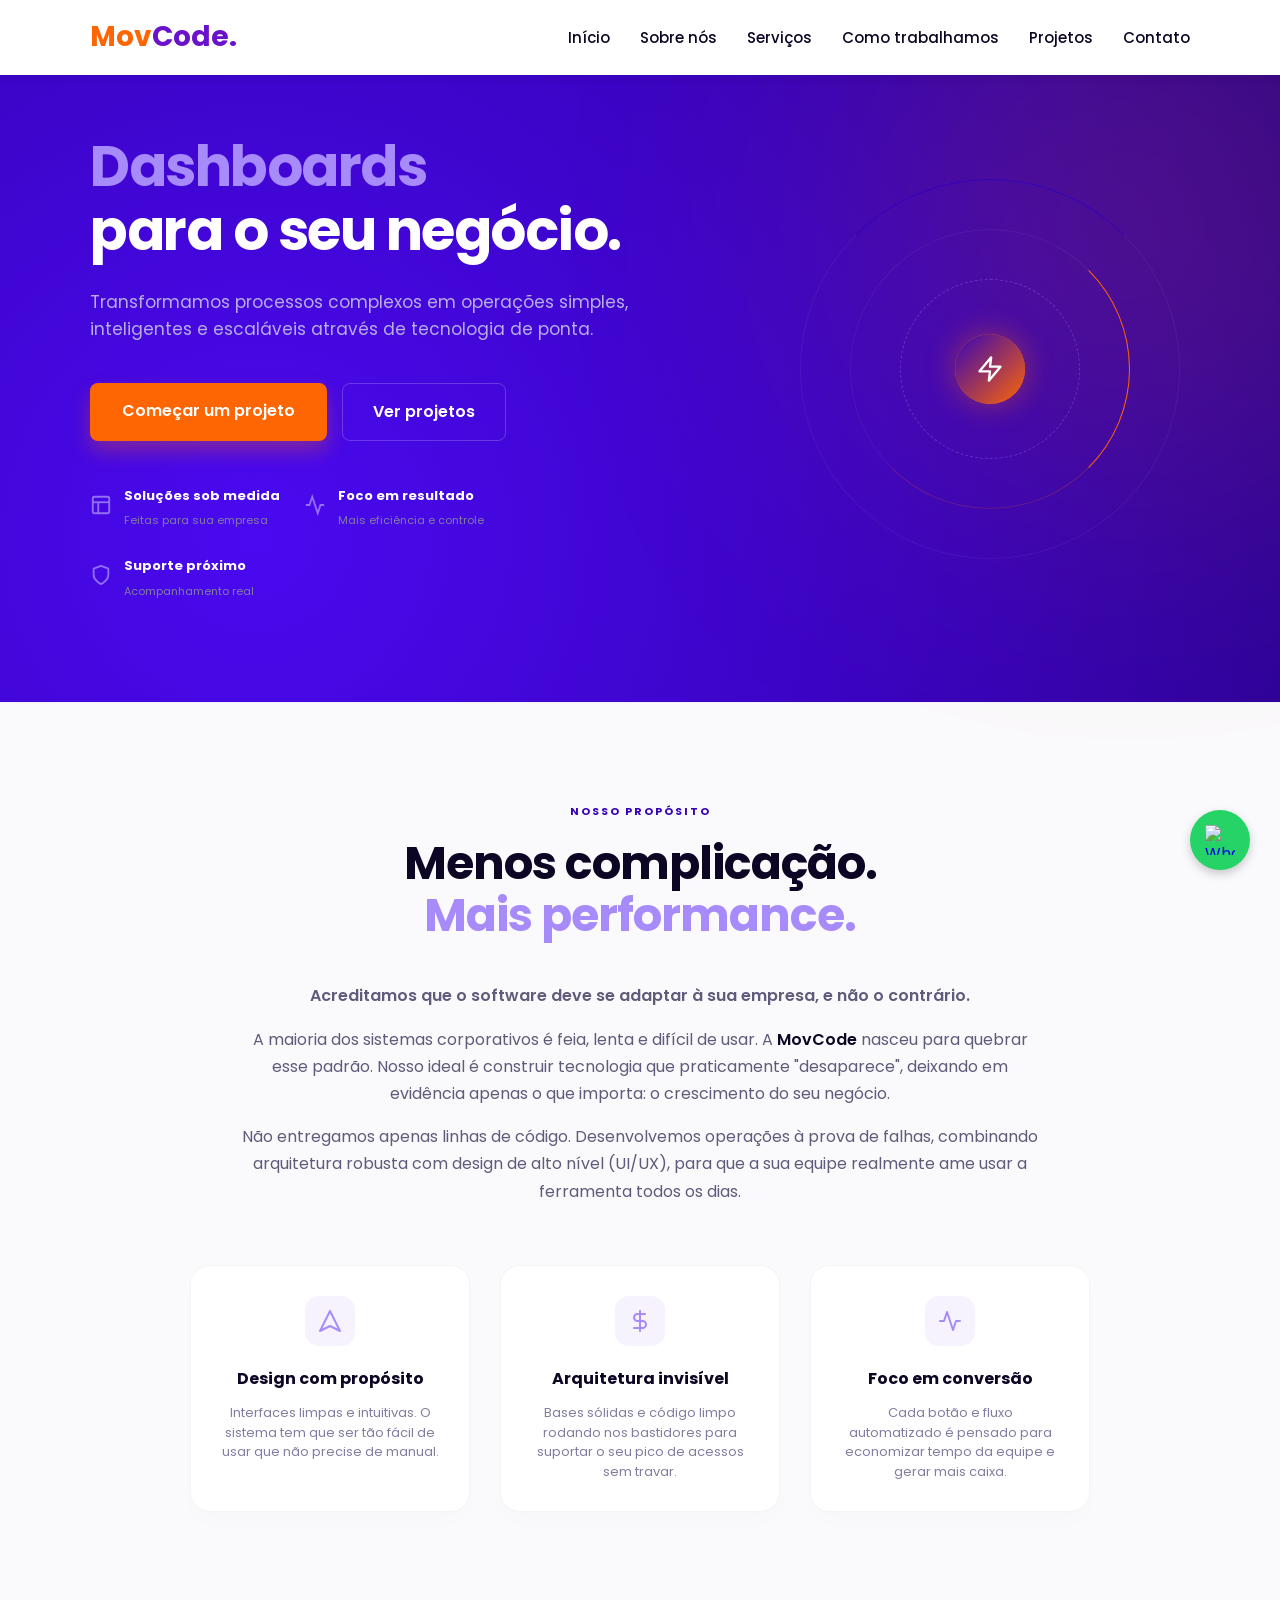
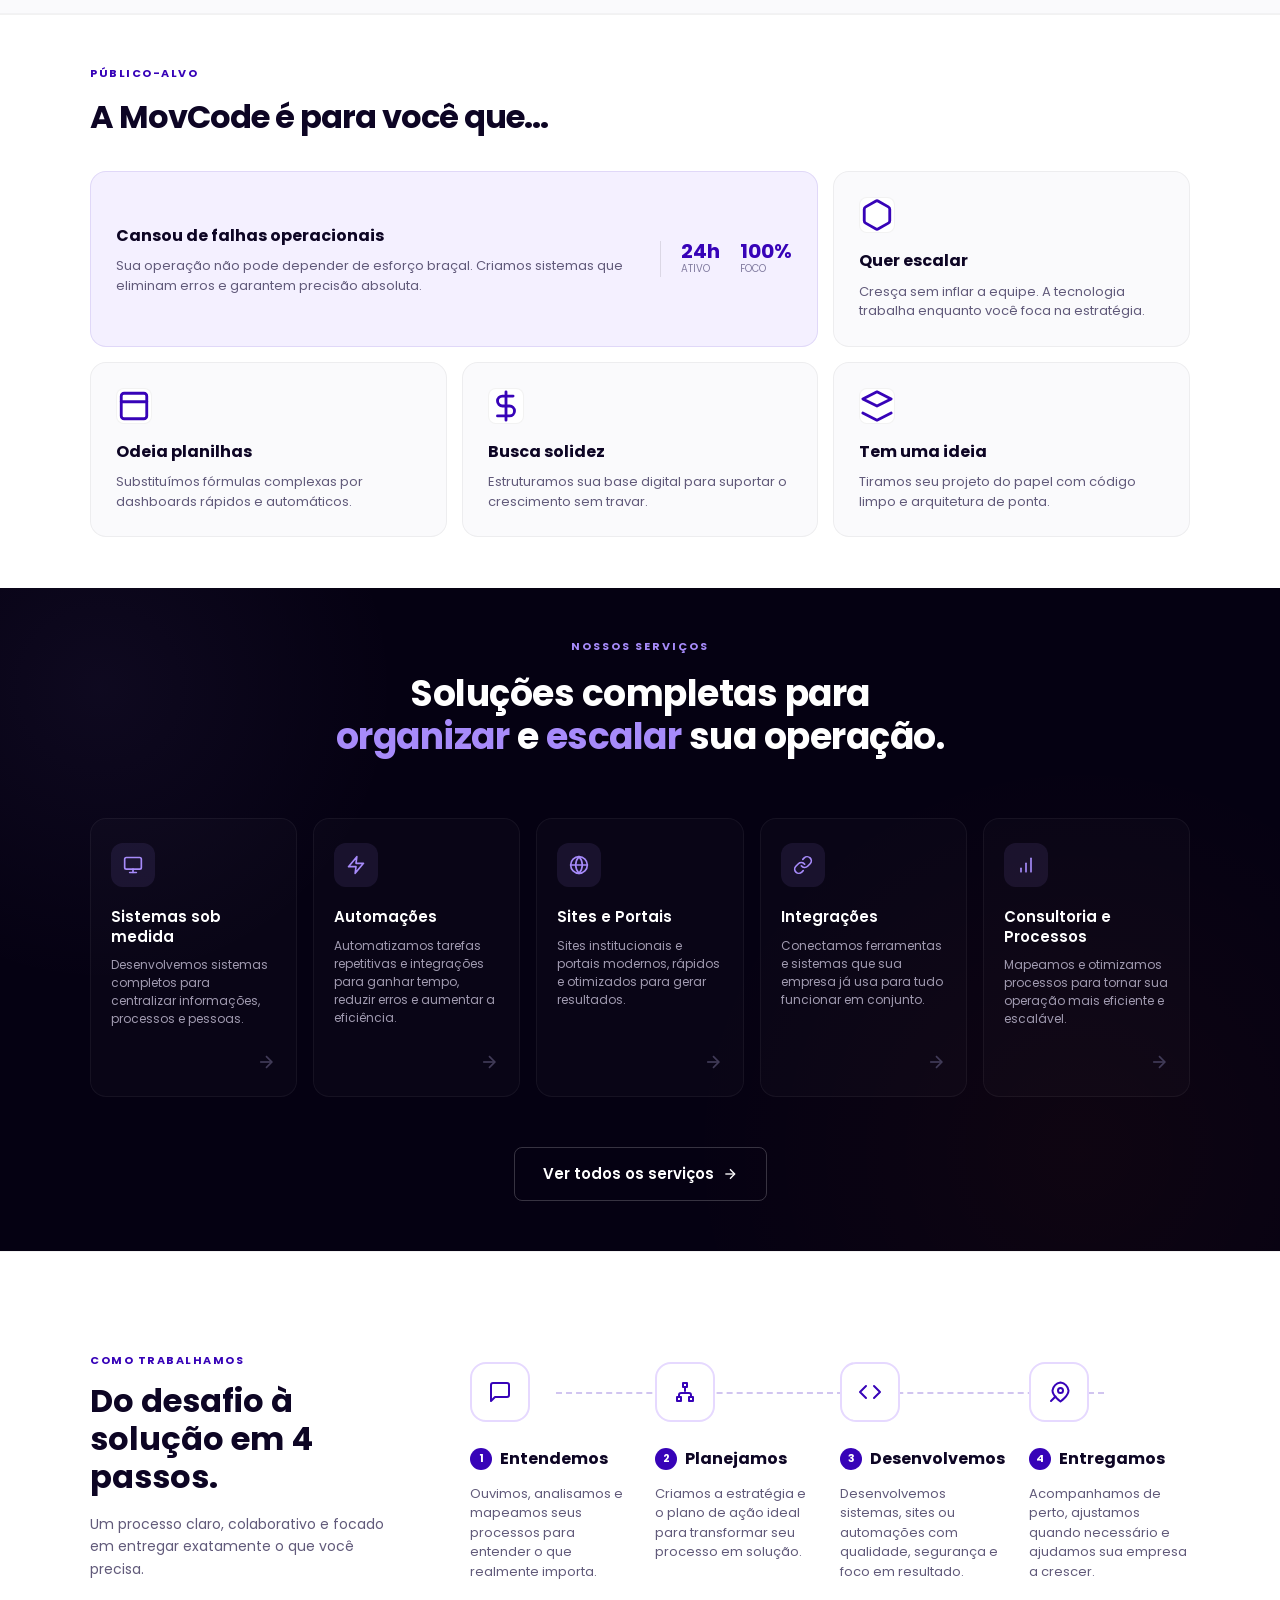
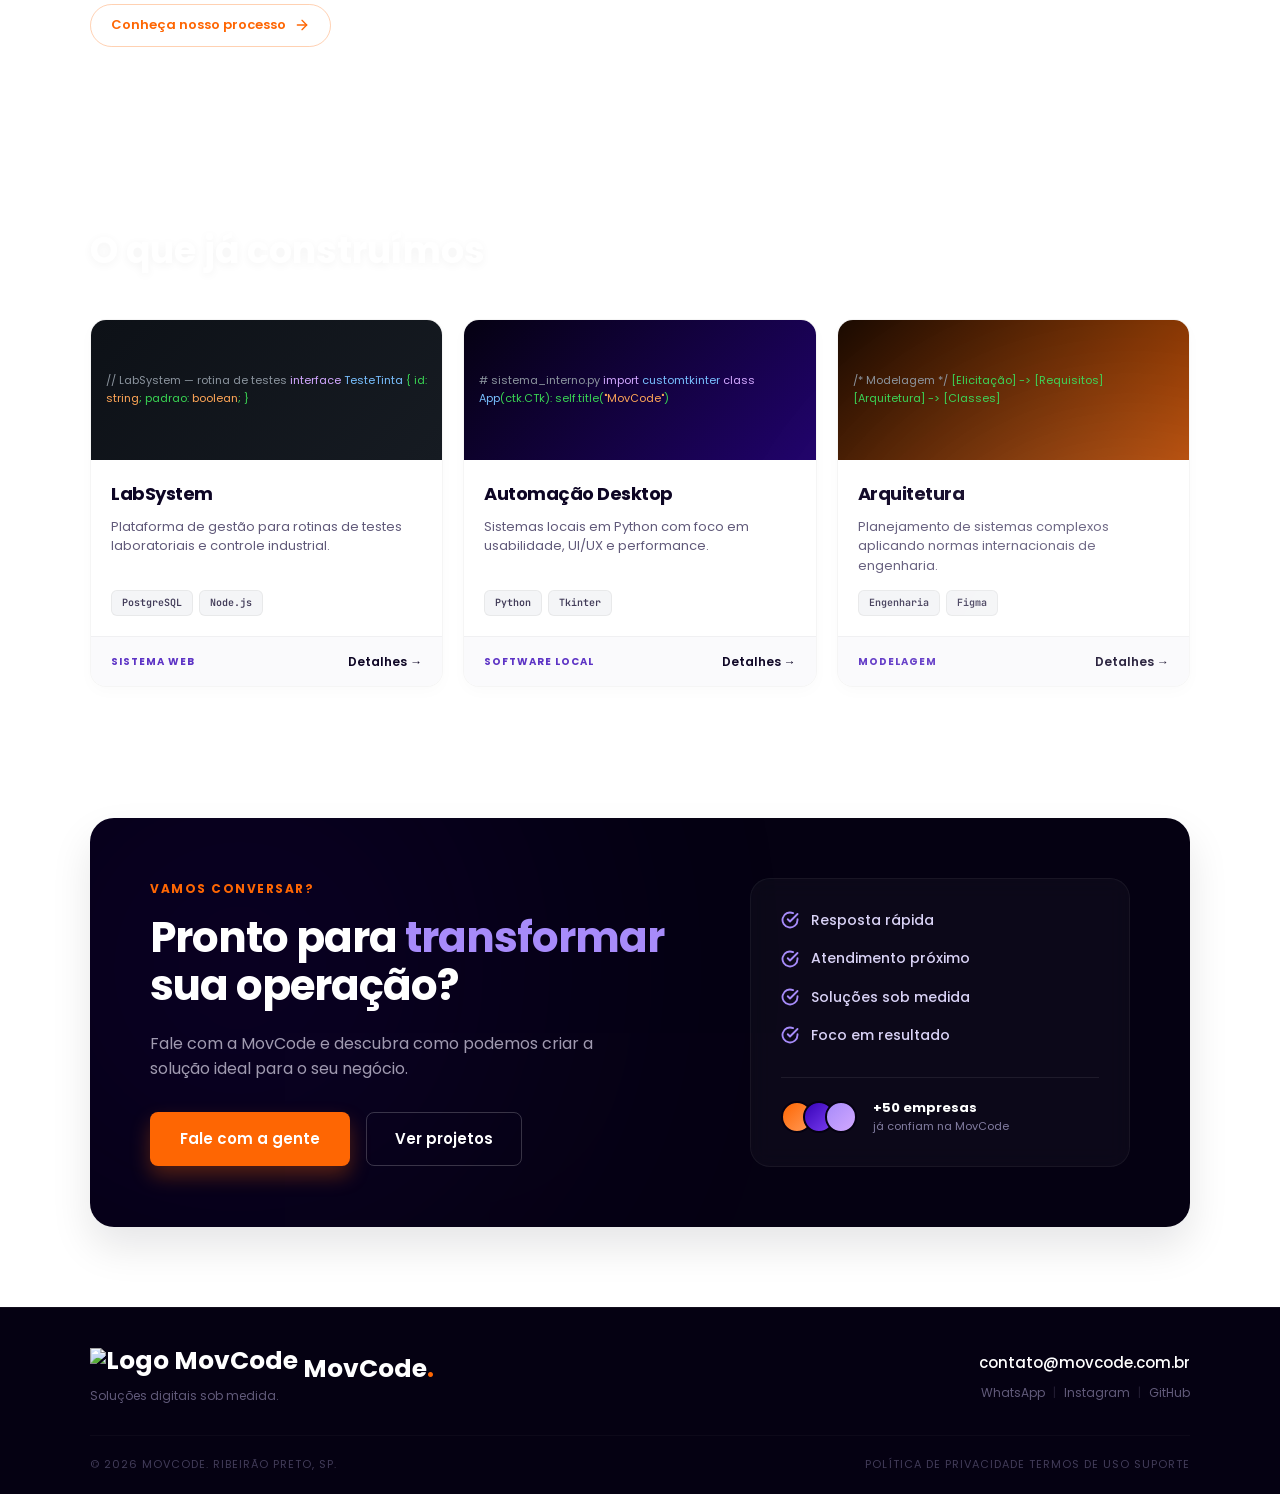
==== index.html @ a652e9f8 "Add files via upload" ====
<!DOCTYPE html>
<html lang="pt-BR">
<head>
    <meta charset="UTF-8">
    <meta name="viewport" content="width=device-width, initial-scale=1.0">
    <meta name="description" content="MovCode - Desenvolvimento de sistemas, automação e sites sob medida em Ribeirão Preto.">
    <meta name="keywords" content="Software, Ribeirão Preto, Desenvolvimento Web, Automação, MovCode">
    <meta name="robots" content="index, follow">
    <title>MovCode | Soluções Digitais</title>

    <meta property="og:type" content="website">
    <meta property="og:title" content="MovCode | Soluções Digitais">
    <meta property="og:description" content="Desenvolvimento de sistemas, automação e sites sob medida em Ribeirão Preto.">
    <meta property="og:image" content="assets/images/logos/logo-inicio.png">
    <meta property="og:url" content="https://movcode.com.br">
    <meta property="og:locale" content="pt_BR">
    <meta name="twitter:card" content="summary_large_image">
    <link rel="canonical" href="https://movcode.com.br">

    <link rel="icon" href="assets/images/icons/favicon.svg" type="image/svg+xml">

    <link rel="preconnect" href="https://fonts.googleapis.com">
    <link rel="preconnect" href="https://fonts.gstatic.com" crossorigin>
    <link href="https://fonts.googleapis.com/css2?family=JetBrains+Mono:wght@400;700&family=Poppins:wght@300;400;600;700&display=swap" rel="stylesheet">

    <script src="https://cdn.jsdelivr.net/npm/@emailjs/browser@4/dist/email.min.js"></script>

    <link rel="stylesheet" href="style.css">
</head>
<body>

    <header class="site-header">
        <div class="container">
            <a href="#inicio" class="logo">
                <span>Mov</span><span style="color: #6a11cb;">Code.</span>
            </a>
            <nav aria-label="Navegação principal">
                <ul>
                    <li><a href="#inicio">Início</a></li>
                    <li><a href="#sobre">Sobre nós</a></li>
                    <li><a href="#servicos">Serviços</a></li>
                    <li><a href="#processo">Como trabalhamos</a></li>
                    <li><a href="#projetos">Projetos</a></li>
                    <li><a href="#contato">Contato</a></li>
                </ul>
            </nav>
        </div>
    </header>

    <main id="main-content">
    <div class="top-wrapper">

<section class="hero" id="inicio">
    <div class="container">
        <div class="hero-text">
            <h1>
                <span id="typewriter-text" class="highlight"></span><span class="cursor-hero"></span><br>
                para o seu negócio.
            </h1>
            <p>Transformamos processos complexos em operações simples, inteligentes e escaláveis através de tecnologia de ponta.</p>
            
                <div class="hero-btns">
                    <a href="#contato" class="btn-destaque">Começar um projeto</a>
                    <a href="#projetos" class="btn-outline-hero">Ver projetos</a>
                </div>

                <div class="hero-benefits">
                    <div class="benefit-item">
                        <div class="benefit-icon">
                            <svg viewBox="0 0 24 24" fill="none" stroke="currentColor" stroke-width="2"><rect x="3" y="3" width="18" height="18" rx="2" ry="2"></rect><line x1="3" y1="9" x2="21" y2="9"></line><line x1="9" y1="21" x2="9" y2="9"></line></svg>
                        </div>
                        <div class="benefit-txt">
                            <strong>Soluções sob medida</strong>
                            <span>Feitas para sua empresa</span>
                        </div>
                    </div>
                    <div class="benefit-item">
                        <div class="benefit-icon">
                            <svg viewBox="0 0 24 24" fill="none" stroke="currentColor" stroke-width="2"><polyline points="22 12 18 12 15 21 9 3 6 12 2 12"></polyline></svg>
                        </div>
                        <div class="benefit-txt">
                            <strong>Foco em resultado</strong>
                            <span>Mais eficiência e controle</span>
                        </div>
                    </div>
                    <div class="benefit-item">
                        <div class="benefit-icon">
                            <svg viewBox="0 0 24 24" fill="none" stroke="currentColor" stroke-width="2" stroke-linecap="round" stroke-linejoin="round"><path d="M12 22s8-4 8-10V5l-8-3-8 3v7c0 6 8 10 8 10z"></path></svg>
                        </div>
                        <div class="benefit-txt">
                            <strong>Suporte próximo</strong>
                            <span>Acompanhamento real</span>
                        </div>
                    </div>
                </div>
        </div>

            <div class="hero-visual">
                <div class="tech-orbit">
                    <div class="orbit-ring ring-1"></div>
                    <div class="orbit-ring ring-2"></div>
                    <div class="orbit-ring ring-3"></div>
                    
                    <div class="orbit-core">
                        <div class="core-pulse"></div>
                        <div class="core-solid">
                            <svg viewBox="0 0 24 24" fill="none" stroke="currentColor" stroke-width="2" stroke-linecap="round" stroke-linejoin="round"><polygon points="13 2 3 14 12 14 11 22 21 10 12 10 13 2"></polygon></svg>
                        </div>
                    </div>
                </div>
            </div>

        </div>
</section>

        <section id="sobre" class="sobre-ideais">
            <div class="container">
                <div class="ideais-wrapper escondido">
                    
                    <div class="ideais-header">
                        <span class="ideais-eyebrow">Nosso Propósito</span>
                        <h2>Menos complicação.<br><span class="destaque-roxo">Mais performance.</span></h2>
                    </div>

                    <div class="ideais-content">
                        <p class="ideais-lead">Acreditamos que o software deve se adaptar à sua empresa, e não o contrário.</p>
                        <p>A maioria dos sistemas corporativos é feia, lenta e difícil de usar. A <strong>MovCode</strong> nasceu para quebrar esse padrão. Nosso ideal é construir tecnologia que praticamente "desaparece", deixando em evidência apenas o que importa: o crescimento do seu negócio.</p>
                        <p>Não entregamos apenas linhas de código. Desenvolvemos operações à prova de falhas, combinando arquitetura robusta com design de alto nível (UI/UX), para que a sua equipe realmente ame usar a ferramenta todos os dias.</p>
                    </div>

                    <div class="ideais-grid">
                        <div class="ideal-card">
                            <div class="ideal-icon">
                                <svg viewBox="0 0 24 24" fill="none" stroke="currentColor" stroke-width="2" stroke-linecap="round" stroke-linejoin="round"><polygon points="12 2 2 22 12 17 22 22 12 2"></polygon></svg>
                            </div>
                            <h4>Design com propósito</h4>
                            <p>Interfaces limpas e intuitivas. O sistema tem que ser tão fácil de usar que não precise de manual.</p>
                        </div>
                        
                        <div class="ideal-card">
                            <div class="ideal-icon">
                                <svg viewBox="0 0 24 24" fill="none" stroke="currentColor" stroke-width="2" stroke-linecap="round" stroke-linejoin="round"><path d="M12 2v20M17 5H9.5a3.5 3.5 0 0 0 0 7h5a3.5 3.5 0 0 1 0 7H6"></path></svg>
                            </div>
                            <h4>Arquitetura invisível</h4>
                            <p>Bases sólidas e código limpo rodando nos bastidores para suportar o seu pico de acessos sem travar.</p>
                        </div>

                        <div class="ideal-card">
                            <div class="ideal-icon">
                                <svg viewBox="0 0 24 24" fill="none" stroke="currentColor" stroke-width="2" stroke-linecap="round" stroke-linejoin="round"><polyline points="22 12 18 12 15 21 9 3 6 12 2 12"></polyline></svg>
                            </div>
                            <h4>Foco em conversão</h4>
                            <p>Cada botão e fluxo automatizado é pensado para economizar tempo da equipe e gerar mais caixa.</p>
                        </div>
                    </div>

                </div>
            </div>
        </section>
        
    </div>

    <section id="para-quem" class="bento-white">
        <div class="container">
            
            <div class="bento-header-compacto escondido">
                <span class="bento-eyebrow">Público-alvo</span>
                <h2>A MovCode é para você que...</h2>
            </div>

            <div class="bento-grid-white escondido">
                
                <div class="bento-card-white card-principal">
                    <div class="bento-inner">
                        <h3>Cansou de falhas operacionais</h3>
                        <p>Sua operação não pode depender de esforço braçal. Criamos sistemas que eliminam erros e garantem precisão absoluta.</p>
                    </div>
                    <div class="bento-mini-stats">
                        <div class="mini-stat"><strong>24h</strong><span>Ativo</span></div>
                        <div class="mini-stat"><strong>100%</strong><span>Foco</span></div>
                    </div>
                </div>

                <div class="bento-card-white">
                    <div class="bento-icon-small">
                        <svg viewBox="0 0 24 24" fill="none" stroke="currentColor" stroke-width="2" stroke-linecap="round" stroke-linejoin="round"><path d="M21 16V8a2 2 0 0 0-1-1.73l-7-4a2 2 0 0 0-2 0l-7 4A2 2 0 0 0 3 8v8a2 2 0 0 0 1 1.73l7 4a2 2 0 0 0 2 0l7-4A2 2 0 0 0 21 16z"></path></svg>
                    </div>
                    <h3>Quer escalar</h3>
                    <p>Cresça sem inflar a equipe. A tecnologia trabalha enquanto você foca na estratégia.</p>
                </div>

                <div class="bento-card-white">
                    <div class="bento-icon-small">
                        <svg viewBox="0 0 24 24" fill="none" stroke="currentColor" stroke-width="2" stroke-linecap="round" stroke-linejoin="round"><rect x="3" y="3" width="18" height="18" rx="2" ry="2"></rect><line x1="3" y1="9" x2="21" y2="9"></line></svg>
                    </div>
                    <h3>Odeia planilhas</h3>
                    <p>Substituímos fórmulas complexas por dashboards rápidos e automáticos.</p>
                </div>

                <div class="bento-card-white">
                    <div class="bento-icon-small">
                        <svg viewBox="0 0 24 24" fill="none" stroke="currentColor" stroke-width="2" stroke-linecap="round" stroke-linejoin="round"><path d="M12 2v20M17 5H9.5a3.5 3.5 0 0 0 0 7h5a3.5 3.5 0 0 1 0 7H6"></path></svg>
                    </div>
                    <h3>Busca solidez</h3>
                    <p>Estruturamos sua base digital para suportar o crescimento sem travar.</p>
                </div>

                <div class="bento-card-white">
                    <div class="bento-icon-small">
                        <svg viewBox="0 0 24 24" fill="none" stroke="currentColor" stroke-width="2" stroke-linecap="round" stroke-linejoin="round"><polygon points="12 2 2 7 12 12 22 7 12 2"></polygon><polyline points="2 17 12 22 22 17"></polyline></svg>
                    </div>
                    <h3>Tem uma ideia</h3>
                    <p>Tiramos seu projeto do papel com código limpo e arquitetura de ponta.</p>
                </div>

            </div>
        </div>
    </section>

    <section id="servicos" class="servicos-dark">
    <div class="container">
        
        <div class="servicos-header escondido">
            <span class="servicos-eyebrow">Nossos Serviços</span>
            <h2>Soluções completas para <br><span class="destaque-roxo">organizar</span> e <span class="destaque-roxo">escalar</span> sua operação.</h2>
        </div>

        <div class="servicos-grid escondido">
            
            <div class="servico-card-dark">
                <div class="servico-icon-dark">
                    <svg viewBox="0 0 24 24" fill="none" stroke="currentColor" stroke-width="2" stroke-linecap="round" stroke-linejoin="round"><rect x="2" y="3" width="20" height="14" rx="2" ry="2"></rect><line x1="8" y1="21" x2="16" y2="21"></line><line x1="12" y1="17" x2="12" y2="21"></line></svg>
                </div>
                <h3>Sistemas sob medida</h3>
                <p>Desenvolvemos sistemas completos para centralizar informações, processos e pessoas.</p>
                <div class="servico-arrow">
                    <svg width="20" height="20" viewBox="0 0 24 24" fill="none" stroke="currentColor" stroke-width="2"><line x1="5" y1="12" x2="19" y2="12"></line><polyline points="12 5 19 12 12 19"></polyline></svg>
                </div>
            </div>

            <div class="servico-card-dark">
                <div class="servico-icon-dark">
                    <svg viewBox="0 0 24 24" fill="none" stroke="currentColor" stroke-width="2" stroke-linecap="round" stroke-linejoin="round"><polygon points="13 2 3 14 12 14 11 22 21 10 12 10 13 2"></polygon></svg>
                </div>
                <h3>Automações</h3>
                <p>Automatizamos tarefas repetitivas e integrações para ganhar tempo, reduzir erros e aumentar a eficiência.</p>
                <div class="servico-arrow">
                    <svg width="20" height="20" viewBox="0 0 24 24" fill="none" stroke="currentColor" stroke-width="2"><line x1="5" y1="12" x2="19" y2="12"></line><polyline points="12 5 19 12 12 19"></polyline></svg>
                </div>
            </div>

            <div class="servico-card-dark">
                <div class="servico-icon-dark">
                    <svg viewBox="0 0 24 24" fill="none" stroke="currentColor" stroke-width="2" stroke-linecap="round" stroke-linejoin="round"><circle cx="12" cy="12" r="10"></circle><line x1="2" y1="12" x2="22" y2="12"></line><path d="M12 2a15.3 15.3 0 0 1 4 10 15.3 15.3 0 0 1-4 10 15.3 15.3 0 0 1-4-10 15.3 15.3 0 0 1 4-10z"></path></svg>
                </div>
                <h3>Sites e Portais</h3>
                <p>Sites institucionais e portais modernos, rápidos e otimizados para gerar resultados.</p>
                <div class="servico-arrow">
                    <svg width="20" height="20" viewBox="0 0 24 24" fill="none" stroke="currentColor" stroke-width="2"><line x1="5" y1="12" x2="19" y2="12"></line><polyline points="12 5 19 12 12 19"></polyline></svg>
                </div>
            </div>

            <div class="servico-card-dark">
                <div class="servico-icon-dark">
                    <svg viewBox="0 0 24 24" fill="none" stroke="currentColor" stroke-width="2" stroke-linecap="round" stroke-linejoin="round"><path d="M10 13a5 5 0 0 0 7.54.54l3-3a5 5 0 0 0-7.07-7.07l-1.72 1.71"></path><path d="M14 11a5 5 0 0 0-7.54-.54l-3 3a5 5 0 0 0 7.07 7.07l1.71-1.71"></path></svg>
                </div>
                <h3>Integrações</h3>
                <p>Conectamos ferramentas e sistemas que sua empresa já usa para tudo funcionar em conjunto.</p>
                <div class="servico-arrow">
                    <svg width="20" height="20" viewBox="0 0 24 24" fill="none" stroke="currentColor" stroke-width="2"><line x1="5" y1="12" x2="19" y2="12"></line><polyline points="12 5 19 12 12 19"></polyline></svg>
                </div>
            </div>

            <div class="servico-card-dark">
                <div class="servico-icon-dark">
                    <svg viewBox="0 0 24 24" fill="none" stroke="currentColor" stroke-width="2" stroke-linecap="round" stroke-linejoin="round"><line x1="12" y1="20" x2="12" y2="10"></line><line x1="18" y1="20" x2="18" y2="4"></line><line x1="6" y1="20" x2="6" y2="16"></line></svg>
                </div>
                <h3>Consultoria e Processos</h3>
                <p>Mapeamos e otimizamos processos para tornar sua operação mais eficiente e escalável.</p>
                <div class="servico-arrow">
                    <svg width="20" height="20" viewBox="0 0 24 24" fill="none" stroke="currentColor" stroke-width="2"><line x1="5" y1="12" x2="19" y2="12"></line><polyline points="12 5 19 12 12 19"></polyline></svg>
                </div>
            </div>

        </div>

        <div class="servicos-footer escondido">
            <a href="servicos.html" class="btn-outline-claro btn-servicos">
                Ver todos os serviços
                <svg width="16" height="16" viewBox="0 0 24 24" fill="none" stroke="currentColor" stroke-width="2"><line x1="5" y1="12" x2="19" y2="12"></line><polyline points="12 5 19 12 12 19"></polyline></svg>
            </a>
        </div>

    </div>
</section>

    <section id="processo">
        <div class="container">
            <div class="processo-layout escondido">
                
                <div class="processo-intro">
                    <span class="processo-eyebrow">Como trabalhamos</span>
                    <h2>Do desafio à solução em 4 passos.</h2>
                    <p>Um processo claro, colaborativo e focado em entregar exatamente o que você precisa.</p>
                    <a href="processo.html" class="btn-link-laranja">
                        Conheça nosso processo
                        <svg width="16" height="16" viewBox="0 0 24 24" fill="none" stroke="currentColor" stroke-width="2" stroke-linecap="round" stroke-linejoin="round"><line x1="5" y1="12" x2="19" y2="12"></line><polyline points="12 5 19 12 12 19"></polyline></svg>
                    </a>
                </div>

                <div class="processo-steps-horizontal">
                    
                    <div class="step-item">
                        <div class="step-icon">
                            <svg width="24" height="24" viewBox="0 0 24 24" fill="none" stroke="currentColor" stroke-width="2" stroke-linecap="round" stroke-linejoin="round"><path d="M21 15a2 2 0 0 1-2 2H7l-4 4V5a2 2 0 0 1 2-2h14a2 2 0 0 1 2 2z"></path></svg>
                        </div>
                        <div class="step-header">
                            <span class="step-number">1</span>
                            <h3>Entendemos</h3>
                        </div>
                        <p>Ouvimos, analisamos e mapeamos seus processos para entender o que realmente importa.</p>
                    </div>

                    <div class="step-item">
                        <div class="step-icon">
                            <svg width="24" height="24" viewBox="0 0 24 24" fill="none" stroke="currentColor" stroke-width="2" stroke-linecap="round" stroke-linejoin="round"><rect x="10" y="3" width="4" height="4"></rect><rect x="4" y="17" width="4" height="4"></rect><rect x="16" y="17" width="4" height="4"></rect><path d="M12 7v4"></path><path d="M6 17v-2a2 2 0 0 1 2-2h8a2 2 0 0 1 2 2v2"></path></svg>
                        </div>
                        <div class="step-header">
                            <span class="step-number">2</span>
                            <h3>Planejamos</h3>
                        </div>
                        <p>Criamos a estratégia e o plano de ação ideal para transformar seu processo em solução.</p>
                    </div>

                    <div class="step-item">
                        <div class="step-icon">
                            <svg width="24" height="24" viewBox="0 0 24 24" fill="none" stroke="currentColor" stroke-width="2" stroke-linecap="round" stroke-linejoin="round"><polyline points="16 18 22 12 16 6"></polyline><polyline points="8 6 2 12 8 18"></polyline></svg>
                        </div>
                        <div class="step-header">
                            <span class="step-number">3</span>
                            <h3>Desenvolvemos</h3>
                        </div>
                        <p>Desenvolvemos sistemas, sites ou automações com qualidade, segurança e foco em resultado.</p>
                    </div>

                    <div class="step-item">
                        <div class="step-icon">
                            <svg width="24" height="24" viewBox="0 0 24 24" fill="none" stroke="currentColor" stroke-width="2" stroke-linecap="round" stroke-linejoin="round"><path d="M13.5 2.5a10 10 0 0 1 8 8c0 5.5-8 11-8 11s-8-5.5-8-11a10 10 0 0 1 8-8z"></path><circle cx="13.5" cy="10.5" r="2.5"></circle><path d="M8.5 16.5L4 21l4.5-4.5z"></path></svg>
                        </div>
                        <div class="step-header">
                            <span class="step-number">4</span>
                            <h3>Entregamos</h3>
                        </div>
                        <p>Acompanhamos de perto, ajustamos quando necessário e ajudamos sua empresa a crescer.</p>
                    </div>

                </div>
            </div>
        </div>
    </section>


    <section id="projetos">
        <div class="container">
            <div class="projetos-header escondido">
                <div class="projetos-title-area">
                    <span class="projetos-eyebrow">Projetos</span>
                    <h2 class="section-title section-title--no-margin">O que já construímos</h2>
                </div>
                <a href="projetos.html" class="btn-ver-mais">Ver mais</a>
            </div>
            <div class="projetos-grid escondido">

                <div class="projeto-card">
                    <div class="projeto-thumb projeto-thumb-1">
                        <div class="projeto-thumb-code">
<span class="tc">// LabSystem — rotina de testes</span>
<span class="tk">interface</span> <span class="tf">TesteTinta</span> {
  id: <span class="ts">string</span>;
  padrao: <span class="ts">boolean</span>;
}
                        </div>
                    </div>
                    <div class="projeto-body">
                        <h3>LabSystem</h3>
                        <p>Plataforma de gestão para rotinas de testes laboratoriais e controle industrial.</p>
                        <div class="projeto-tags">
                            <span class="projeto-tag">PostgreSQL</span>
                            <span class="projeto-tag">Node.js</span>
                        </div>
                    </div>
                    <div class="projeto-footer">
                        <span class="projeto-tipo">Sistema Web</span>
                        <a href="https://github.com/movcode-solutions" target="_blank" class="projeto-link">Detalhes →</a>
                    </div>
                </div>

                <div class="projeto-card">
                    <div class="projeto-thumb projeto-thumb-2">
                        <div class="projeto-thumb-code">
<span class="tc"># sistema_interno.py</span>
<span class="tk">import</span> <span class="tf">customtkinter</span>

<span class="tk">class</span> <span class="tf">App</span>(ctk.CTk):
  self.title(<span class="ts">"MovCode"</span>)
                        </div>
                    </div>
                    <div class="projeto-body">
                        <h3>Automação Desktop</h3>
                        <p>Sistemas locais em Python com foco em usabilidade, UI/UX e performance.</p>
                        <div class="projeto-tags">
                            <span class="projeto-tag">Python</span>
                            <span class="projeto-tag">Tkinter</span>
                        </div>
                    </div>
                    <div class="projeto-footer">
                        <span class="projeto-tipo">Software Local</span>
                        <a href="https://github.com/movcode-solutions" target="_blank" class="projeto-link">Detalhes →</a>
                    </div>
                </div>

                <div class="projeto-card">
                    <div class="projeto-thumb projeto-thumb-3">
                        <div class="projeto-thumb-code">
<span class="tc">/* Modelagem */</span>
[Elicitação] -> [Requisitos]
[Arquitetura] -> [Classes]
                        </div>
                    </div>
                    <div class="projeto-body">
                        <h3>Arquitetura</h3>
                        <p>Planejamento de sistemas complexos aplicando normas internacionais de engenharia.</p>
                        <div class="projeto-tags">
                            <span class="projeto-tag">Engenharia</span>
                            <span class="projeto-tag">Figma</span>
                        </div>
                    </div>
                    <div class="projeto-footer">
                        <span class="projeto-tipo">Modelagem</span>
                        <a href="https://github.com/movcode-solutions" target="_blank" class="projeto-link">Detalhes →</a>
                    </div>
                </div>

            </div>
        </div>
    </section>



    <section id="contato">
        <div class="container">
            <div class="cta-final-box escondido">
                
                <div class="cta-left">
                    <span class="cta-eyebrow">Vamos conversar?</span>
                    <h2>Pronto para <span class="destaque-roxo">transformar</span><br>sua operação?</h2>
                    <p>Fale com a MovCode e descubra como podemos criar a solução ideal para o seu negócio.</p>
                    
                    <div class="cta-actions-row">
                        <a href="https://wa.me/5516000000000" target="_blank" class="btn-destaque">
                            Fale com a gente
                        </a>
                        <a href="#projetos" class="btn-outline-claro">
                            Ver projetos
                        </a>
                    </div>
                </div>

                <div class="cta-right">
                    <div class="cta-benefits-card">
                        <ul class="benefits-list">
                            <li>
                                <svg viewBox="0 0 24 24" fill="none" stroke="currentColor" stroke-width="2.5" stroke-linecap="round" stroke-linejoin="round"><path d="M22 11.08V12a10 10 0 1 1-5.93-9.14"></path><polyline points="22 4 12 14.01 9 11.01"></polyline></svg>
                                Resposta rápida
                            </li>
                            <li>
                                <svg viewBox="0 0 24 24" fill="none" stroke="currentColor" stroke-width="2.5" stroke-linecap="round" stroke-linejoin="round"><path d="M22 11.08V12a10 10 0 1 1-5.93-9.14"></path><polyline points="22 4 12 14.01 9 11.01"></polyline></svg>
                                Atendimento próximo
                            </li>
                            <li>
                                <svg viewBox="0 0 24 24" fill="none" stroke="currentColor" stroke-width="2.5" stroke-linecap="round" stroke-linejoin="round"><path d="M22 11.08V12a10 10 0 1 1-5.93-9.14"></path><polyline points="22 4 12 14.01 9 11.01"></polyline></svg>
                                Soluções sob medida
                            </li>
                            <li>
                                <svg viewBox="0 0 24 24" fill="none" stroke="currentColor" stroke-width="2.5" stroke-linecap="round" stroke-linejoin="round"><path d="M22 11.08V12a10 10 0 1 1-5.93-9.14"></path><polyline points="22 4 12 14.01 9 11.01"></polyline></svg>
                                Foco em resultado
                            </li>
                        </ul>
                        
                        <div class="social-proof">
                            <div class="avatar-group">
                                <div class="avatar bg-1"></div>
                                <div class="avatar bg-2"></div>
                                <div class="avatar bg-3"></div>
                            </div>
                            <div class="social-proof-text">
                                <strong>+50 empresas</strong>
                                <span>já confiam na MovCode</span>
                            </div>
                        </div>
                    </div>
                </div>

            </div>
        </div>
    </section>


    <a href="https://wa.me/5516000000000" target="_blank" rel="noopener noreferrer" class="whatsapp-btn" aria-label="Falar pelo WhatsApp">
        <img src="assets/images/icons/logo-whatsapp.png" alt="WhatsApp" loading="lazy" class="whatsapp-btn__icon">
    </a>


    <footer class="footer-compacto">
        <div class="container">
            <div class="footer-top">
                <div class="footer-identidade">
                    <a href="#inicio" class="logo-menor">
                        <img src="assets/images/logos/logo-rodape.svg" alt="Logo MovCode">
                        <span class="logo-texto">MovCode<span class="ponto">.</span></span>
                    </a>
                    <p>Soluções digitais sob medida.</p>
                </div>

                <div class="footer-contato">
                    <a href="mailto:contato@movcode.com.br" class="email-link">contato@movcode.com.br</a>
                    <div class="social-mini">
                        <a href="https://wa.me/5516000000000" target="_blank">WhatsApp</a>
                        <span class="sep">|</span>
                        <a href="https://www.instagram.com/movcodesolucoes/" target="_blank">Instagram</a>
                        <span class="sep">|</span>
                        <a href="https://github.com/movcode-solutions" target="_blank">GitHub</a>
                    </div>
                </div>
            </div>

            <div class="footer-copy">
                <span>&copy; <span id="anoAtual"></span> MovCode. Ribeirão Preto, SP.</span>
                <div class="footer-pag">
                    <a href="politica.html" class="topo-link">Política de Privacidade</a>
                    <a href="termo.html" class="topo-link">Termos de Uso</a>
                    <a href="#inicio" class="topo-link">Suporte</a>               
                </div>
            </div>
        </div>
    </footer>

    <script src="script.js"></script>
</body>
</html>
---- style.css ----
﻿/* =========================================
           VARIÁVEIS E RESET
        ========================================= */
        :root {
            --primaria: #3703B8;
            --destaque: #FE6603;
            --branco: #FFFFFF;
            --escuro: #0D0524;
            --cinza-claro: #F4F5F7;
            --terminal-bg: #0D1117;
            --terminal-green: #39d353;
            --terminal-blue: #79c0ff;
            --terminal-orange: #ffa657;
            --terminal-purple: #d2a8ff;
            --terminal-comment: #8b949e;
        }

        html { scroll-behavior: smooth; }
        * { margin: 0; padding: 0; box-sizing: border-box; font-family: 'Poppins', sans-serif; }
        body { color: var(--escuro); background-color: var(--branco); line-height: 1.6; overflow-x: hidden }

        section { scroll-margin-top: 70px; }
        #inicio { scroll-margin-top: 0; }

        .container { width: 90%; max-width: 1100px; margin: 0 auto; }


/* =========================================
   HEADER
========================================= */
        header {
            background-color: var(--branco);
            padding: 15px 0;
            box-shadow: 0 4px 10px rgba(0,0,0,0.05);
            position: sticky;
            top: 0;
            z-index: 1000;
            transition: all 0.5s ease;
        }
        header.scrolled { box-shadow: 0 10px 30px rgba(0,0,0,0.1); }
        header .container { display: flex; justify-content: space-between; align-items: center; }

        .logo { font-size: 28px; font-weight: 700; color: var(--primaria); text-decoration: none; z-index: 101; }
        .logo span { color: var(--destaque); }

        nav ul { display: flex; list-style: none; gap: 30px; }
        nav ul li a { text-decoration: none; color: var(--escuro); font-weight: 500; font-size: 15px; transition: 0.3s; }
        nav ul li a:hover { color: var(--destaque); }

        /* =========================================
           TOP WRAPPER
        ========================================= */
        .top-wrapper {
            background: radial-gradient(circle at 20% 30%, #4a09f0 0%, var(--primaria) 50%, #20026b 100%);
            display: flex;
            flex-direction: column;
            position: relative;
        }
        .top-wrapper::after {
            content: '';
            position: absolute;
            width: 500px; height: 500px;
            background: var(--destaque);
            filter: blur(150px);
            opacity: 0.2;
            top: -100px; right: -100px;
            border-radius: 50%;
            pointer-events: none;
            z-index: 0;
        }

        /* =========================================
           WHATSAPP
        ========================================= */
        .whatsapp-btn {
            position: fixed; bottom: 30px; right: 30px; background-color: #25D366;
            width: 60px; height: 60px; border-radius: 50%; display: flex; justify-content: center;
            align-items: center; box-shadow: 0 4px 10px rgba(0,0,0,0.2);
            z-index: 1000; text-decoration: none; animation: pulse 2s infinite;
        }
        @keyframes pulse {
            0%   { box-shadow: 0 0 0 0 rgba(37,211,102,0.7); }
            70%  { box-shadow: 0 0 0 15px rgba(37,211,102,0); }
            100% { box-shadow: 0 0 0 0 rgba(37,211,102,0); }
        }



        /* =========================================
        FOOTER COMPACTO & MINIMALISTA
        ========================================= */
        .footer-compacto {
            background-color: #050112;
            padding: 40px 0 20px; /* Bem mais curto que os anteriores */
            color: var(--branco);
            border-top: 1px solid rgba(255,255,255,0.05);
        }

        .footer-top {
            display: flex;
            justify-content: space-between;
            align-items: center;
            margin-bottom: 30px;
        }

        .logo-menor {
            display: inline-flex;
            align-items: flex-end; /* Mantém o alinhamento pela base */
            gap: 5px; /* Agora só afasta a imagem do texto */
            text-decoration: none;
            font-family: 'Poppins', sans-serif;
            font-weight: 700;
            font-size: 25px; 
            color: #FFFFFF;
            line-height: 1;
        }

        /* Ajuste fino na imagem para não ficar "caída" */
        .logo-menor img {
            height: 30px;
            width: auto;
            display: block;
            margin-bottom: 3px; /* Sobe a imagem levemente para alinhar com a base das letras */
        }

        /* Garante que o texto e o ponto fiquem grudados */
        .logo-texto {
            display: inline-block;
            white-space: nowrap; /* Impede que o ponto pule de linha */
        }

        .ponto {
            color: var(--destaque);
        }

        /* Pequeno ajuste no texto de apoio logo abaixo */
        .footer-identidade p {
            font-size: 12px;
            color: #615a7a;
            margin-top: 5px;
            font-weight: 400;
        }

        /* Lado direito: links rápidos */
        .footer-contato {
            text-align: right;
            display: flex;
            flex-direction: column;
            gap: 8px;
        }

        .email-link {
            color: var(--branco);
            text-decoration: none;
            font-size: 15px;
            font-weight: 500;
            transition: color 0.3s;
        }
        .email-link:hover { color: var(--destaque); }

        .social-mini {
            font-size: 12px;
            color: #615a7a;
        }
        .social-mini a {
            color: #615a7a;
            text-decoration: none;
            transition: color 0.3s;
        }
        .social-mini a:hover { color: var(--branco); }
        .social-mini .sep { margin: 0 5px; opacity: 0.3; }

        /* Linha de copyright final */
        .footer-copy {
            padding-top: 20px;
            border-top: 1px solid rgba(255,255,255,0.03);
            display: flex;
            justify-content: space-between;
            font-size: 11px;
            color: #413b58;
            text-transform: uppercase;
            letter-spacing: 1px;
        }

        .topo-link {
            color: #413b58;
            text-decoration: none;
            transition: color 0.3s;
        }
        .topo-link:hover { color: var(--destaque); }

        /* Responsivo para telas pequenas */
        @media (max-width: 768px) {
            .footer-top {
                flex-direction: column;
                gap: 20px;
                text-align: center;
            }
            .footer-contato {
                text-align: center;
            }
            .footer-copy {
                flex-direction: column;
                align-items: center;
                gap: 10px;
            }
        }


        .btn-destaque {
            background-color: var(--destaque); color: var(--branco); padding: 15px 32px;
            text-decoration: none; border-radius: 8px; font-weight: 600; transition: 0.3s;
            display: inline-block; border: none; cursor: pointer;
            box-shadow: 0 10px 20px rgba(254,102,3,0.3);
        }
        .btn-destaque:hover { transform: translateY(-3px); box-shadow: 0 10px 20px rgba(254,102,3,0.5); }
        .btn-destaque:disabled { opacity: 0.7; cursor: not-allowed; transform: none; box-shadow: none; }

        /* Tags de stack */
        .stack-tags { display: flex; flex-wrap: wrap; gap: 10px; margin-bottom: 32px; }
        .stack-tag {
            background: #F4F0FF;
            color: var(--primaria);
            border: 1px solid rgba(55,3,184,0.15);
            padding: 6px 14px;
            border-radius: 6px;
            font-size: 13px;
            font-weight: 600;
            font-family: 'JetBrains Mono', monospace;
        }

        .btn-outline {
            background-color: transparent; color: var(--primaria); border: 2px solid var(--primaria);
            padding: 12px 28px; border-radius: 8px; text-decoration: none; font-weight: 600;
            transition: 0.3s; display: inline-block;
        }
        .btn-outline:hover { background-color: var(--primaria); color: var(--branco); }

        h2.section-title { color: var(--escuro); font-size: 36px; margin-bottom: 50px; }

        /* Feedback do formulário */
        .form-feedback {
            display: none;
            padding: 14px 18px;
            border-radius: 8px;
            font-size: 14px;
            font-weight: 600;
            margin-top: 8px;
        }
        .form-feedback.success { background: #d1fae5; color: #065f46; border: 1px solid #a7f3d0; }
        .form-feedback.error   { background: #fee2e2; color: #991b1b; border: 1px solid #fecaca; }

        /* =========================================
           ANIMAÇÕES DE SCROLL
        ========================================= */
        .escondido {
            opacity: 0; transform: translateY(40px);
            transition: opacity 0.8s ease-out, transform 0.8s ease-out;
            will-change: opacity, transform;
        }
        .aparecer { opacity: 1; transform: translateY(0); }

/* =========================================
   HELPERS
========================================= */
.section-title--center {
    text-align: center;
    margin-bottom: 60px;
}

.section-title--no-margin {
    margin-bottom: 0;
}

.whatsapp-btn__icon {
    width: 30px;
    height: 30px;
    object-fit: contain;
}




/* =========================================
   HERO REFORMULADA (IMAGEM NO LUGAR DO DASHBOARD)
========================================= */
.hero { padding: 60px 0 100px; color: var(--branco); position: relative; z-index: 1; }
.hero .container { display: flex; align-items: center; justify-content: space-between; gap: 60px; }

.hero-text { flex: 1.1; max-width: 650px; }

/* Título muito maior e mais imponente */
.hero h1 { 
    font-size: clamp(42px, 5vw, 56px); 
    line-height: 1.15; 
    margin-bottom: 25px; 
    font-weight: 700; 
    letter-spacing: -1.5px; 
}
.hero h1 .highlight { color: #a78bfa; }

.hero p { font-size: 17px; color: #b8aedf; margin-bottom: 40px; line-height: 1.6; }

.hero-btns { display: flex; gap: 15px; margin-bottom: 45px; }

.btn-outline-hero {
    padding: 15px 30px;
    border-radius: 8px;
    border: 1px solid rgba(255,255,255,0.2);
    color: var(--branco);
    text-decoration: none;
    font-weight: 600;
    transition: 0.3s;
}
.btn-outline-hero:hover { background: rgba(255,255,255,0.1); border-color: var(--branco); }

.hero-benefits { display: flex; flex-wrap: wrap; gap: 24px; }
.benefit-item { display: flex; gap: 12px; align-items: center; }
.benefit-icon { color: #a78bfa; opacity: 0.8; }
.benefit-icon svg { width: 22px; height: 22px; }
.benefit-txt strong { display: block; font-size: 13px; color: var(--branco); }
.benefit-txt span { font-size: 11px; color: #837da1; }

/* --- LADO DIREITO: ÓRBITA TECH --- */
.hero-visual { 
    flex: 1; 
    display: flex;
    justify-content: flex-end;
    align-items: center;
}

.tech-orbit {
    position: relative;
    width: 400px;
    height: 400px;
    display: flex;
    align-items: center;
    justify-content: center;
}

/* Anéis Animados (MANTIDOS) */
.orbit-ring {
    position: absolute;
    border-radius: 50%;
    border: 1px solid rgba(255, 255, 255, 0.05);
}

.ring-1 {
    width: 380px; height: 380px;
    border-top-color: var(--primaria);
    animation: spin 15s linear infinite;
}

.ring-2 {
    width: 280px; height: 280px;
    border-right-color: var(--destaque);
    border-bottom-color: rgba(254, 102, 3, 0.2);
    animation: spinReverse 10s linear infinite;
}

.ring-3 {
    width: 180px; height: 180px;
    border: 1px dashed rgba(167, 139, 250, 0.3);
    animation: spin 20s linear infinite;
}

/* NOVO: Núcleo Central */
.orbit-core {
    position: relative;
    width: 70px;
    height: 70px;
    display: flex;
    align-items: center;
    justify-content: center;
    z-index: 2;
}

/* Esfera física do núcleo */
.core-solid {
    width: 100%;
    height: 100%;
    background: linear-gradient(135deg, var(--primaria) 0%, var(--destaque) 100%);
    border-radius: 50%;
    box-shadow: 0 0 30px rgba(254, 102, 3, 0.4);
    display: flex;
    align-items: center;
    justify-content: center;
    color: var(--branco);
    position: relative;
    z-index: 2;
}

.core-solid svg {
    width: 28px;
    height: 28px;
}

/* Onda de energia que pulsa do centro para fora */
.core-pulse {
    position: absolute;
    width: 100%;
    height: 100%;
    border-radius: 50%;
    background: var(--destaque);
    animation: pulseEnergy 2.5s infinite ease-out;
    z-index: 1;
}

/* --- ANIMAÇÕES --- */
@keyframes spin { 
    100% { transform: rotate(360deg); } 
}

@keyframes spinReverse { 
    100% { transform: rotate(-360deg); } 
}

@keyframes pulseEnergy {
    0% { transform: scale(1); opacity: 0.6; }
    100% { transform: scale(2.5); opacity: 0; }
}

/* Responsivo */
@media (max-width: 1024px) {
    .hero .container { flex-direction: column; text-align: center; gap: 50px; }
    .hero-text { max-width: 100%; display: flex; flex-direction: column; align-items: center; }
    .hero-btns { justify-content: center; }
    .hero-benefits { justify-content: center; }
    .hero-visual { justify-content: center; width: 100%; }
    .tech-orbit { width: 300px; height: 300px; margin-top: 20px; }
    .ring-1 { width: 300px; height: 300px; }
    .ring-2 { width: 220px; height: 220px; }
    .ring-3 { width: 140px; height: 140px; }
    .orbit-core { width: 60px; height: 60px; }
}


        /* =========================================
           MIDDLE WRAPPER
        ========================================= */
        .middle-wrapper {
            background: linear-gradient(180deg, #E6D9FF 0%, #FFFFFF 50%, #FFE5D4 100%);
            width: 100%;
            display: flex;
            flex-direction: column;
            position: relative;
            z-index: 1;
            padding-top: 110px;
        }




        /* =========================================
   SOBRE A MOVII (FOCO NOS IDEAIS)
========================================= */
.sobre-ideais {
    padding: 100px 0;
    background-color: #FAFAFC; /* Um cinza super claro pra destacar do branco puro */
    border-top: 1px solid rgba(0,0,0,0.03);
    border-bottom: 1px solid rgba(0,0,0,0.03);
}

.ideais-wrapper {
    max-width: 900px;
    margin: 0 auto;
}

.ideais-header {
    text-align: center;
    margin-bottom: 40px;
}

.ideais-eyebrow {
    font-size: 11px;
    font-weight: 700;
    color: var(--primaria);
    letter-spacing: 2px;
    text-transform: uppercase;
    display: block;
    margin-bottom: 16px;
}

.ideais-header h2 {
    font-size: clamp(32px, 5vw, 46px);
    font-weight: 700;
    line-height: 1.15;
    color: var(--escuro);
    letter-spacing: -1px;
}

.ideais-content {
    text-align: center;
    margin-bottom: 60px;
}

.ideais-lead {
    font-size: 20px;
    font-weight: 600;
    color: var(--primaria);
    margin-bottom: 24px;
    line-height: 1.4;
}

.ideais-content p {
    font-size: 16px;
    color: #615a7a;
    line-height: 1.7;
    margin-bottom: 16px;
    max-width: 800px;
    margin-left: auto;
    margin-right: auto;
}

.ideais-content strong {
    color: var(--escuro);
    font-weight: 600;
}

/* Grid de Ideais */
.ideais-grid {
    display: grid;
    grid-template-columns: repeat(3, 1fr);
    gap: 30px;
}

.ideal-card {
    background: var(--branco);
    border: 1px solid rgba(0,0,0,0.04);
    border-radius: 20px;
    padding: 30px;
    text-align: center;
    transition: all 0.3s ease;
    box-shadow: 0 10px 20px rgba(0,0,0,0.01);
}

.ideal-card:hover {
    transform: translateY(-5px);
    box-shadow: 0 15px 30px rgba(55,3,184,0.05);
    border-color: rgba(55,3,184,0.1);
}

.ideal-icon {
    width: 50px;
    height: 50px;
    background: rgba(167,139,250,0.1);
    color: #A78BFA;
    border-radius: 14px;
    display: flex;
    align-items: center;
    justify-content: center;
    margin: 0 auto 20px;
    transition: 0.3s;
}

.ideal-card:hover .ideal-icon {
    background: #A78BFA;
    color: var(--branco);
    transform: scale(1.1) rotate(-5deg);
}

.ideal-icon svg {
    width: 24px;
    height: 24px;
}

.ideal-card h4 {
    font-size: 16px;
    font-weight: 700;
    color: var(--escuro);
    margin-bottom: 12px;
}

.ideal-card p {
    font-size: 13px;
    color: #837da1;
    line-height: 1.5;
    margin: 0;
}

/* Responsivo */
@media (max-width: 900px) {
    .ideais-grid {
        grid-template-columns: repeat(2, 1fr);
    }
}

@media (max-width: 600px) {
    .ideais-grid {
        grid-template-columns: 1fr;
    }
    .ideais-lead {
        font-size: 18px;
    }
}




        /* =========================================
        A MOVII É PARA VOCÊ... (WHITE COMPACTO)
        ========================================= */
        .bento-white {
            background-color: var(--branco);
            padding: 50px 0; 
            border-top: 1px solid rgba(0,0,0,0.05);
        }

        .bento-header-compacto {
            margin-bottom: 30px;
        }

        .bento-header-compacto h2 {
            font-size: 32px;
            letter-spacing: -1px;
            color: var(--escuro);
        }

        .bento-eyebrow {
            font-size: 11px;
            font-weight: 700;
            color: var(--primaria);
            letter-spacing: 1.5px;
            text-transform: uppercase;
            display: block;
            margin-bottom: 8px;
        }

        .bento-grid-white {
            display: grid;
            grid-template-columns: repeat(3, 1fr);
            gap: 15px; /* Menos espaço entre os cards */
        }

        .bento-card-white {
            background: #FAFAFC;
            border: 1px solid rgba(0,0,0,0.05);
            border-radius: 16px;
            padding: 25px;
            display: flex;
            flex-direction: column;
            transition: all 0.3s ease;
        }

        .bento-card-white:hover {
            border-color: var(--primaria);
            background: var(--branco);
            transform: translateY(-3px);
            box-shadow: 0 10px 20px rgba(0,0,0,0.03);
        }

        .card-principal {
            grid-column: span 2;
            flex-direction: row;
            align-items: center;
            gap: 30px;
            background: #F4F0FF; /* Um toque de roxo bem leve para destacar */
            border-color: rgba(55,3,184,0.1);
        }

        .bento-inner { flex: 1; }

        .bento-card-white h3 {
            font-size: 16px;
            font-weight: 700;
            margin-bottom: 8px;
            color: var(--escuro);
        }

        .bento-card-white p {
            font-size: 13px;
            color: #615a7a;
            line-height: 1.5;
            margin: 0;
        }

        .bento-icon-small {
            width: 36px;
            height: 36px;
            background: var(--branco);
            color: var(--primaria);
            border-radius: 8px;
            display: flex;
            align-items: center;
            justify-content: center;
            margin-bottom: 15px;
            border: 1px solid rgba(0,0,0,0.05);
        }

        .bento-mini-stats {
            display: flex;
            gap: 20px;
            padding-left: 20px;
            border-left: 1px solid rgba(0,0,0,0.1);
        }

        .mini-stat { display: flex; flex-direction: column; }
        .mini-stat strong { font-size: 20px; color: var(--primaria); line-height: 1; }
        .mini-stat span { font-size: 10px; text-transform: uppercase; color: #837da1; }

        /* Responsivo */
        @media (max-width: 992px) {
            .bento-grid-white { grid-template-columns: repeat(2, 1fr); }
            .card-principal { grid-column: span 2; }
        }

        @media (max-width: 768px) {
            .bento-grid-white { grid-template-columns: 1fr; }
            .card-principal { grid-column: span 1; flex-direction: column; align-items: flex-start; gap: 20px; }
            .bento-mini-stats { border-left: none; border-top: 1px solid rgba(0,0,0,0.1); padding: 15px 0 0; width: 100%; }
        }






        /* =========================================
        NOSSOS SERVIÇOS (ESTILO MOCKUP DARK)
        ========================================= */
        .servicos-dark {
            background-color: #050112;
            padding: 50px 0;
            position: relative;
            overflow: hidden;
            color: var(--branco);
        }

        /* Brilhos de fundo idênticos aos da imagem */
        .servicos-dark::before {
            content: '';
            position: absolute;
            width: 600px; height: 600px;
            background: radial-gradient(circle, rgba(167,139,250,0.06) 0%, transparent 70%);
            top: -200px; left: -200px;
            border-radius: 50%;
            pointer-events: none;
        }

        .servicos-dark::after {
            content: '';
            position: absolute;
            width: 800px; height: 800px;
            background: radial-gradient(circle, rgba(254,102,3,0.04) 0%, transparent 70%);
            bottom: -300px; right: -200px;
            border-radius: 50%;
            pointer-events: none;
        }

        .servicos-header {
            text-align: center;
            margin-bottom: 60px;
            position: relative;
            z-index: 2;
        }

        .servicos-eyebrow {
            font-size: 11px;
            font-weight: 700;
            color: #A78BFA; /* Roxo claro */
            letter-spacing: 2px;
            text-transform: uppercase;
            display: block;
            margin-bottom: 16px;
        }

        .servicos-header h2 {
            font-size: clamp(28px, 4vw, 36px);
            font-weight: 700;
            line-height: 1.2;
            letter-spacing: -0.5px;
        }

        .servicos-grid {
            display: grid;
            /* Coloca os 5 cards lado a lado no computador */
            grid-template-columns: repeat(5, 1fr);
            gap: 16px;
            position: relative;
            z-index: 2;
            margin-bottom: 50px;
        }

        .servico-card-dark {
            background: rgba(255,255,255,0.02);
            border: 1px solid rgba(255,255,255,0.05);
            border-radius: 16px;
            padding: 24px 20px;
            display: flex;
            flex-direction: column;
            transition: all 0.3s ease;
            backdrop-filter: blur(10px);
        }

        .servico-card-dark:hover {
            background: rgba(255,255,255,0.04);
            border-color: rgba(167,139,250,0.3);
            transform: translateY(-8px);
            box-shadow: 0 15px 30px rgba(5,1,18,0.5);
        }

        .servico-icon-dark {
            width: 44px;
            height: 44px;
            background: rgba(167,139,250,0.1);
            color: #A78BFA;
            border-radius: 12px;
            display: flex;
            align-items: center;
            justify-content: center;
            margin-bottom: 20px;
            transition: 0.3s;
        }

        .servico-card-dark:hover .servico-icon-dark {
            background: #A78BFA;
            color: #050112;
        }

        .servico-icon-dark svg {
            width: 20px;
            height: 20px;
        }

        .servico-card-dark h3 {
            font-size: 15px;
            font-weight: 600;
            color: var(--branco);
            margin-bottom: 10px;
            line-height: 1.3;
        }

        .servico-card-dark p {
            font-size: 12px;
            color: #a09ab0;
            line-height: 1.5;
            margin-bottom: 24px;
            flex: 1; /* Empurra a seta para baixo */
        }

        .servico-arrow {
            margin-top: auto;
            align-self: flex-end;
            color: #413b58; /* Seta discreta */
            transition: 0.3s;
            display: flex;
        }

        .servico-card-dark:hover .servico-arrow {
            color: var(--branco);
            transform: translateX(4px);
        }

        .servicos-footer {
            text-align: center;
            position: relative;
            z-index: 2;
        }

        .btn-servicos {
            display: inline-flex;
            align-items: center;
            gap: 8px;
            padding: 12px 24px;
            border-radius: 30px;
            font-size: 13px;
        }

        /* Responsivo para organizar os 5 cards quando a tela diminui */
        @media (max-width: 1200px) {
            .servicos-grid { grid-template-columns: repeat(3, 1fr); gap: 20px; }
        }
        @media (max-width: 768px) {
            .servicos-grid { grid-template-columns: repeat(2, 1fr); }
        }
        @media (max-width: 576px) {
            .servicos-grid { grid-template-columns: 1fr; }
}




    


        /* =========================================
        COMO TRABALHAMOS (ESTILO MOCKUP HORIZONTAL)
        ========================================= */
        #processo {
            padding: 100px 0;
            background-color: var(--branco); /* Fundo claro para contrastar com as secções escuras */
            border-top: 1px solid rgba(0,0,0,0.05);
        }

        .processo-layout {
            display: flex;
            gap: 60px;
            align-items: flex-start;
        }

        /* Lado Esquerdo */
        .processo-intro {
            flex: 0 0 320px;
        }

        .processo-eyebrow {
            font-size: 11px;
            font-weight: 700;
            color: var(--primaria);
            letter-spacing: 1.5px;
            text-transform: uppercase;
            display: block;
            margin-bottom: 12px;
        }

        .processo-intro h2 {
            font-size: 32px;
            color: var(--escuro);
            line-height: 1.2;
            margin-bottom: 16px;
        }

        .processo-intro p {
            font-size: 14px;
            color: #615a7a;
            margin-bottom: 24px;
            line-height: 1.6;
        }

        .btn-link-laranja {
            color: var(--destaque);
            font-size: 13px;
            font-weight: 600;
            text-decoration: none;
            display: inline-flex;
            align-items: center;
            gap: 8px;
            transition: 0.3s;
            border: 1px solid rgba(254,102,3,0.3);
            padding: 10px 20px;
            border-radius: 24px;
        }

        .btn-link-laranja:hover {
            background: rgba(254,102,3,0.08);
            transform: translateX(4px);
        }

        /* Lado Direito: Os Passos */
        .processo-steps-horizontal {
            flex: 1;
            display: grid;
            grid-template-columns: repeat(4, 1fr);
            gap: 24px;
            position: relative;
            padding-top: 10px;
        }

        /* A linha tracejada que liga os ícones */
        .processo-steps-horizontal::before {
            content: '';
            position: absolute;
            top: 40px; /* Alinha exatamente a meio da altura do ícone */
            left: 12%; 
            right: 12%;
            border-top: 2px dashed #D1C5F0;
            z-index: 1;
        }

        .step-item {
            position: relative;
            z-index: 2; /* Fica por cima da linha tracejada */
        }

        /* Quadrado arredondado com o ícone grande */
        .step-icon {
            width: 60px;
            height: 60px;
            background: var(--branco);
            border: 2px solid #E6D9FF;
            color: var(--primaria);
            border-radius: 16px;
            display: flex;
            align-items: center;
            justify-content: center;
            margin-bottom: 24px;
        }

        .step-header {
            display: flex;
            align-items: center;
            gap: 8px;
            margin-bottom: 12px;
        }

        /* Bolinha roxa com o número */
        .step-number {
            width: 22px;
            height: 22px;
            background: var(--primaria);
            color: var(--branco);
            border-radius: 50%;
            font-size: 11px;
            font-weight: 700;
            display: flex;
            align-items: center;
            justify-content: center;
            flex-shrink: 0;
        }

        .step-header h3 {
            font-size: 16px;
            font-weight: 700;
            color: var(--escuro);
            margin: 0;
        }

        .step-item p {
            font-size: 13px;
            color: #615a7a;
            line-height: 1.5;
            margin: 0;
        }

        /* Responsivo para não quebrar em telemóveis e tablets */
        @media (max-width: 1024px) {
            .processo-layout {
                flex-direction: column;
                gap: 40px;
            }
            .processo-intro {
                flex: none;
                max-width: 100%;
            }
            .processo-steps-horizontal::before {
                display: none; /* Esconde a linha no mobile */
            }
            .processo-steps-horizontal {
                grid-template-columns: repeat(2, 1fr); /* 2 em cima, 2 em baixo */
                gap: 40px;
            }
        }

        @media (max-width: 576px) {
            .processo-steps-horizontal {
                grid-template-columns: 1fr; /* 1 por linha no telemóvel */
            }
        }


        /* =========================================
        PROJETOS (COMPACTO)
        ========================================= */
        #projetos {
            padding: 50px 0;
            background: linear-gradient( #FE6603 0%);
            position: relative;
            overflow: hidden;
        }

        #projetos::after {
            content: '';
            position: absolute;
            width: 500px; height: 500px;
            background: rgba(255, 255, 255, 0.15);
            filter: blur(120px);
            bottom: -200px;
            right: -100px;
            border-radius: 50%;
            pointer-events: none;
        }
        
        .projetos-header {
            display: flex;
            justify-content: space-between;
            align-items: flex-end;
            margin-bottom: 40px;
            position: relative;
            z-index: 1;
        }

        .projetos-eyebrow {
            font-size: 11px;
            font-weight: 700;
            color: rgba(255, 255, 255, 0.9); /* Branco levemente transparente */
            letter-spacing: 1.5px;
            text-transform: uppercase;
            display: block;
            margin-bottom: 8px;
        }

        #projetos .section-title {
            color: var(--branco); /* Título em branco para contrastar com o laranja */
            text-shadow: 0 2px 10px rgba(0,0,0,0.05);
        }

        .projetos-header h2 { margin-bottom: 0; }
        
        .btn-ver-mais {
            display: inline-flex;
            align-items: center;
            padding: 8px 20px;
            border-radius: 20px;
            font-size: 12px;
            font-weight: 600;
            text-decoration: none;
            color: var(--branco);
            border: 1px solid rgba(255, 255, 255, 0.4);
            background: rgba(255, 255, 255, 0.1);
            transition: all 0.3s ease;
        }

        .btn-ver-mais:hover {
            background: var(--branco);
            color: var(--destaque);
            border-color: var(--branco);
            transform: translateY(-3px);
            box-shadow: 0 10px 20px rgba(0,0,0,0.1);
        }


        .projetos-grid {
            display: grid;
            grid-template-columns: repeat(3, 1fr);
            gap: 20px; /* Menor distância entre cards */
        }

        .projeto-card {
            background: var(--branco);
            border-radius: 16px; /* Cantos menos arredondados */
            overflow: hidden;
            border: 1px solid rgba(0,0,0,0.04);
            transition: all 0.3s ease;
            display: flex;
            flex-direction: column;
            box-shadow: 0 5px 15px rgba(0,0,0,0.02);
        }

        .projeto-card:hover { 
            transform: translateY(-5px); 
            box-shadow: 0 15px 30px rgba(55,3,184,0.08); 
            border-color: rgba(55,3,184,0.1);
        }

        .projeto-thumb {
            height: 140px; /* Altura da miniatura reduzida */
            display: flex;
            align-items: center;
            justify-content: center;
            font-family: 'JetBrains Mono', monospace;
            font-size: 12px;
            position: relative;
            overflow: hidden;
        }

        .projeto-thumb-1 { background: linear-gradient(135deg, #0D1117 0%, #161b22 100%); }
        .projeto-thumb-2 { background: linear-gradient(135deg, #050112 0%, #20026b 100%); }
        .projeto-thumb-3 { background: linear-gradient(135deg, #1a0a00 0%, #b34600 100%); }

        .projeto-thumb-code {
            padding: 15px;
            color: var(--terminal-green);
            font-size: 11px; /* Código menorzinho */
            line-height: 1.6;
            width: 100%;
        }

        .projeto-thumb-code .tc { color: var(--terminal-comment); }
        .projeto-thumb-code .tk { color: var(--terminal-purple); }
        .projeto-thumb-code .tf { color: var(--terminal-blue); }
        .projeto-thumb-code .ts { color: var(--terminal-orange); }

        .projeto-body { padding: 20px; flex: 1; display: flex; flex-direction: column; } /* Padding reduzido */
        .projeto-body h3 { font-size: 18px; font-weight: 700; color: var(--escuro); margin-bottom: 8px; letter-spacing: -0.5px; }
        .projeto-body p  { font-size: 13px; color: #615a7a; line-height: 1.5; flex: 1; }

        .projeto-tags { display: flex; gap: 6px; flex-wrap: wrap; margin-top: 15px; }
        .projeto-tag {
            background: #F4F5F7;
            color: #413b58;
            padding: 4px 10px;
            border-radius: 6px;
            font-size: 10px;
            font-weight: 600;
            font-family: 'JetBrains Mono', monospace;
            border: 1px solid rgba(0,0,0,0.05);
        }

        .projeto-footer {
            padding: 15px 20px;
            border-top: 1px solid rgba(0,0,0,0.04);
            display: flex;
            align-items: center;
            justify-content: space-between;
            background: #FAFAFC;
        }

        .projeto-tipo {
            font-size: 10px;
            font-weight: 700;
            letter-spacing: 1px;
            text-transform: uppercase;
            color: var(--primaria);
            opacity: 0.8;
        }

        .projeto-link {
            font-size: 12px;
            color: var(--escuro);
            text-decoration: none;
            font-weight: 600;
            display: flex;
            align-items: center;
            gap: 4px;
            transition: 0.3s;
        }

        .projeto-link:hover { color: var(--destaque); transform: translateX(3px); }


        /* =========================================
        CTA FINAL DE IMPACTO (ESTILO MOCKUP)
        ========================================= */
        #contato { 
            padding: 80px 0; 
            background-color: var(--branco); 
        }

        .cta-final-box {
            background: #050112; 
            border-radius: 24px;
            padding: 60px;
            display: flex;
            align-items: center;
            justify-content: space-between;
            gap: 40px;
            color: var(--branco);
            position: relative;
            overflow: hidden;
            box-shadow: 0 20px 40px rgba(5,1,18,0.1);
        }

        /* Efeito de luz ao fundo */
        .cta-final-box::before {
            content: '';
            position: absolute;
            width: 500px; height: 500px;
            background: var(--primaria);
            filter: blur(150px);
            opacity: 0.15;
            top: -100px; left: -100px;
            border-radius: 50%;
            pointer-events: none;
        }

        /* --- LADO ESQUERDO --- */
        .cta-left {
            flex: 1;
            position: relative;
            z-index: 1;
        }

        .cta-eyebrow {
            font-size: 12px;
            font-weight: 700;
            color: var(--destaque);
            letter-spacing: 1.5px;
            text-transform: uppercase;
            display: block;
            margin-bottom: 16px;
        }

        .cta-left h2 {
            font-size: clamp(32px, 4vw, 42px);
            font-weight: 700;
            line-height: 1.15;
            margin-bottom: 20px;
            letter-spacing: -1px;
        }

        .destaque-roxo {
            color: #A78BFA; /* Um roxo mais claro para dar destaque no fundo escuro */
        }

        .cta-left p {
            font-size: 16px;
            color: #a09ab0;
            max-width: 450px;
            margin-bottom: 30px;
            line-height: 1.6;
        }

        .cta-actions-row {
            display: flex;
            align-items: center;
            gap: 16px;
        }

        .btn-outline-claro {
            padding: 14px 28px;
            border-radius: 8px;
            border: 1px solid rgba(255, 255, 255, 0.2);
            color: var(--branco);
            text-decoration: none;
            font-weight: 600;
            font-size: 15px;
            transition: 0.3s;
        }

        .btn-outline-claro:hover {
            background: rgba(255, 255, 255, 0.1);
            border-color: rgba(255, 255, 255, 0.4);
        }

        .cta-left .btn-destaque {
            padding: 15px 30px;
            font-size: 15px;
        }

        /* --- LADO DIREITO --- */
        .cta-right {
            flex: 0 0 380px; /* Largura fixa para o cartão */
            position: relative;
            z-index: 1;
        }

        .cta-benefits-card {
            background: rgba(255, 255, 255, 0.03);
            border: 1px solid rgba(255, 255, 255, 0.05);
            border-radius: 20px;
            padding: 30px;
            backdrop-filter: blur(10px);
        }

        .benefits-list {
            list-style: none;
            display: flex;
            flex-direction: column;
            gap: 16px;
            margin-bottom: 30px;
        }

        .benefits-list li {
            display: flex;
            align-items: center;
            gap: 12px;
            font-size: 14px;
            color: #d9d2f6;
            font-weight: 500;
        }

        .benefits-list svg {
            width: 18px;
            height: 18px;
            color: #A78BFA; /* Corzinha do ícone */
        }

        .social-proof {
            display: flex;
            align-items: center;
            gap: 16px;
            padding-top: 20px;
            border-top: 1px solid rgba(255, 255, 255, 0.08);
        }

        .avatar-group {
            display: flex;
        }

        .avatar {
            width: 32px;
            height: 32px;
            border-radius: 50%;
            border: 2px solid #050112;
            margin-left: -10px;
        }
        .avatar:first-child { margin-left: 0; }
        .bg-1 { background: linear-gradient(135deg, #FE6603, #ff9a57); }
        .bg-2 { background: linear-gradient(135deg, #3703B8, #7a3df0); }
        .bg-3 { background: linear-gradient(135deg, #A78BFA, #d2a8ff); }

        .social-proof-text {
            display: flex;
            flex-direction: column;
        }

        .social-proof-text strong {
            font-size: 13px;
            color: var(--branco);
        }

        .social-proof-text span {
            font-size: 11px;
            color: #837da1;
        }

        /* Responsivo para ecrãs menores */
        @media (max-width: 900px) {
            .cta-final-box {
                flex-direction: column;
                text-align: center;
                padding: 40px 30px;
            }
            
            .cta-left p {
                margin: 0 auto 30px;
            }
            
            .cta-actions-row {
                justify-content: center;
                flex-wrap: wrap;
            }
            
            .cta-right {
                flex: none;
                width: 100%;
                max-width: 400px;
                margin: 0 auto;
            }
            
            .benefits-list li {
                justify-content: center;
            }
            
            .social-proof {
                justify-content: center;
            }
        }









        /* =========================================
           RESPONSIVO
        ========================================= */
        @media (max-width: 992px) {
            .bento-grid { grid-template-columns: 1fr; padding: 0 20px; }
            .item-1, .item-7 { grid-column: span 1; }
            .section-bento { padding: 60px 0; }
            .projetos-grid { grid-template-columns: 1fr 1fr; }
            .processo-steps { grid-template-columns: 1fr; gap: 40px; }
            .processo-steps::before { display: none; }
            .dashboard-grid { grid-template-columns: 1fr; }
        }



        @media (max-width: 768px) {
            .contato-wrapper { flex-direction: column; padding: 40px 20px; border-radius: 24px; gap: 40px;}
            .contato-info h2 { font-size: 32px; }
            .contato-form-caixa { padding: 25px 20px; }
            .footer-grid { grid-template-columns: 1fr; gap: 40px; text-align: center; padding-bottom: 40px; margin-bottom: 40px; }
            .footer-col p { margin: 20px auto; }
            .footer-col ul li a:hover, .social-links a:hover { transform: translateY(-3px); }
            .footer-bottom { flex-direction: column; text-align: center; }
            header .container { flex-direction: column; gap: 15px; text-align: center; }
            nav ul { gap: 15px; justify-content: center; flex-wrap: wrap; }
            nav ul li a { font-size: 14px; }
            .hero { padding: 60px 0 60px; }
            .hero .container { max-width: 100%; }
            .hero-text { text-align: left; }
            .hero h1 { font-size: 34px; }
            .hero p { margin-left: 0; margin-right: 0; }
            .hero-stats { flex-direction: column; gap: 20px; padding: 24px 20px; }
            .hero-stat-divider { width: 80%; height: 1px; }
            .hero-stat-item strong { font-size: 30px; }
            .middle-wrapper { padding-top: 0; }
            .projetos-grid { grid-template-columns: 1fr; }
            .projetos-header { flex-direction: column; align-items: flex-start; gap: 16px; }
            .impact-number { font-size: 36px; }
            .footer-cta { padding-bottom: 40px; margin-bottom: 40px; }
            .footer-cta h2 { font-size: 28px; line-height: 1.3; }
            
            .footer-grid { 
                grid-template-columns: 1fr; 
                gap: 40px; 
                text-align: center; 
            }
            
            .footer-col p { margin: 16px auto; }
            
            .footer-col ul li a:hover { transform: translateY(-3px); } /* Tira o slide lateral no mobile */
            
            .social-links ul { align-items: center; }
            
            .footer-bottom { 
                flex-direction: column; 
                text-align: center; 
                gap: 12px; }

        

        }
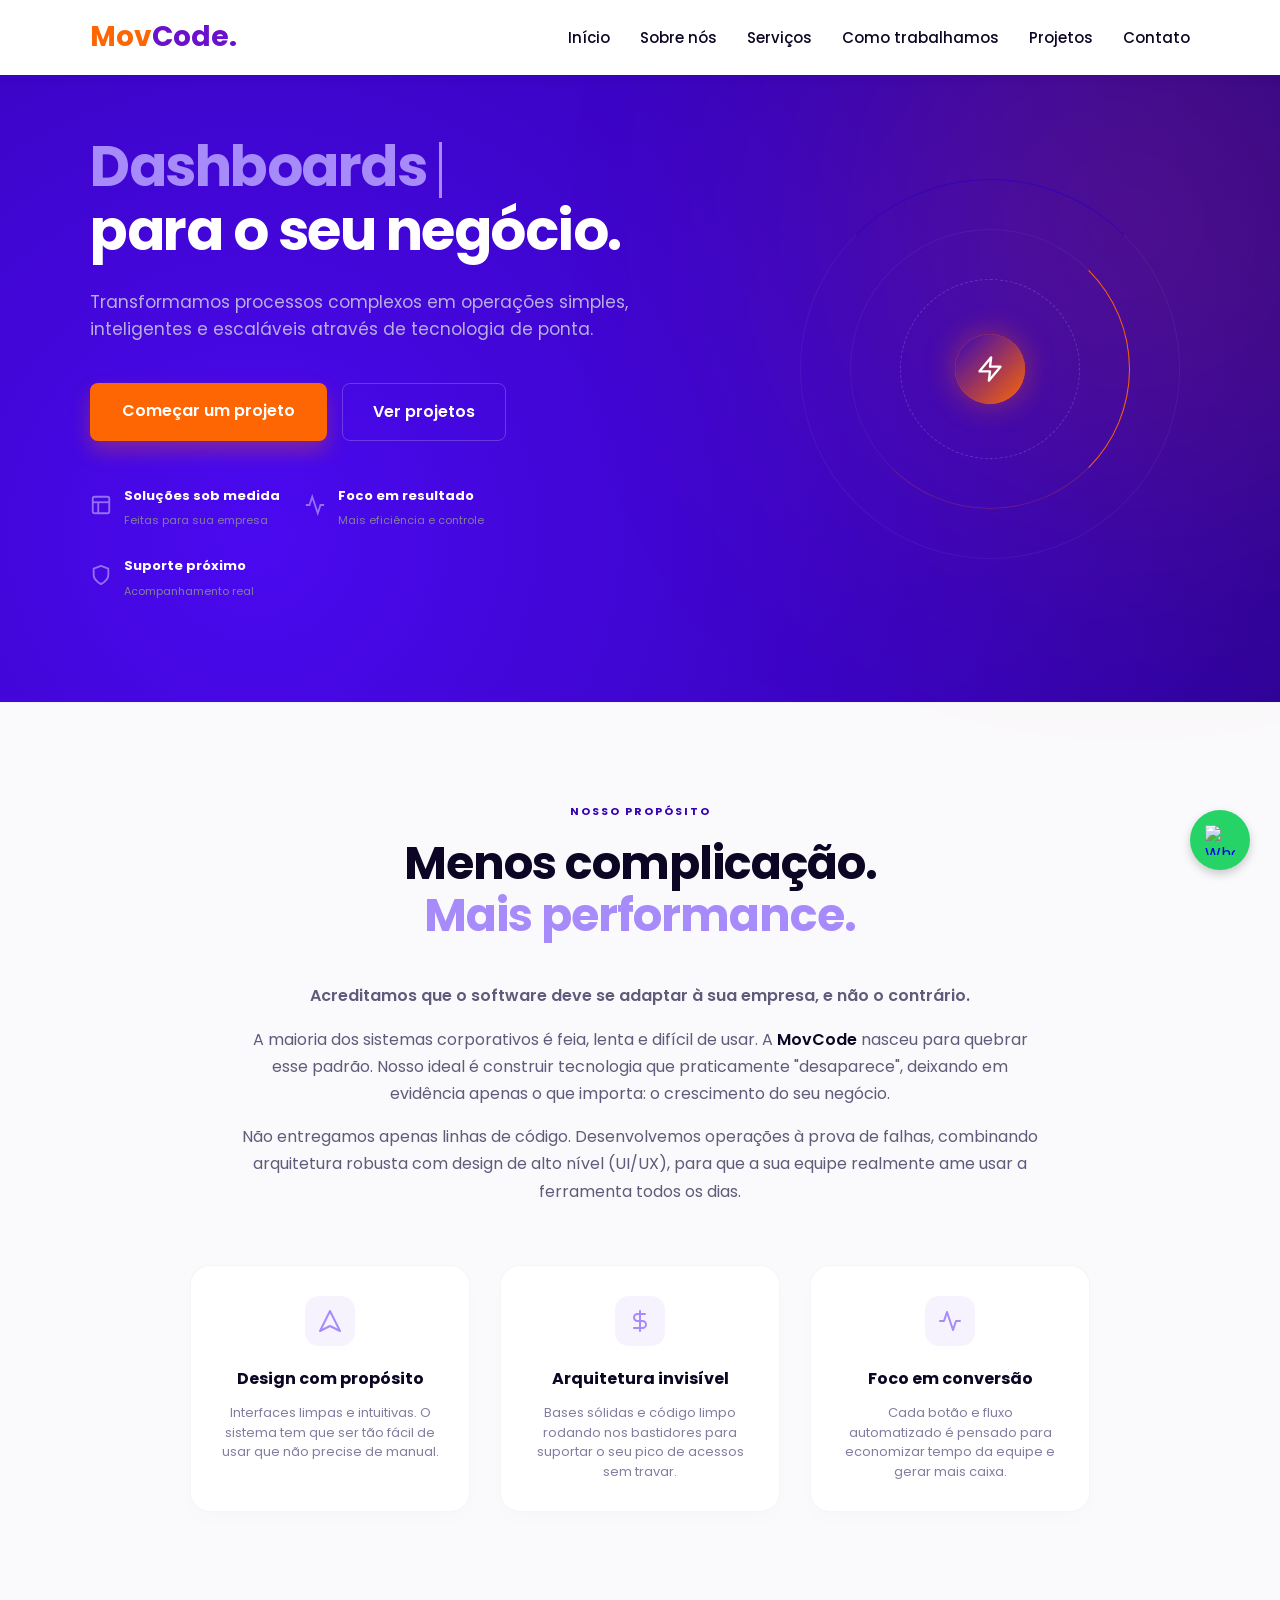
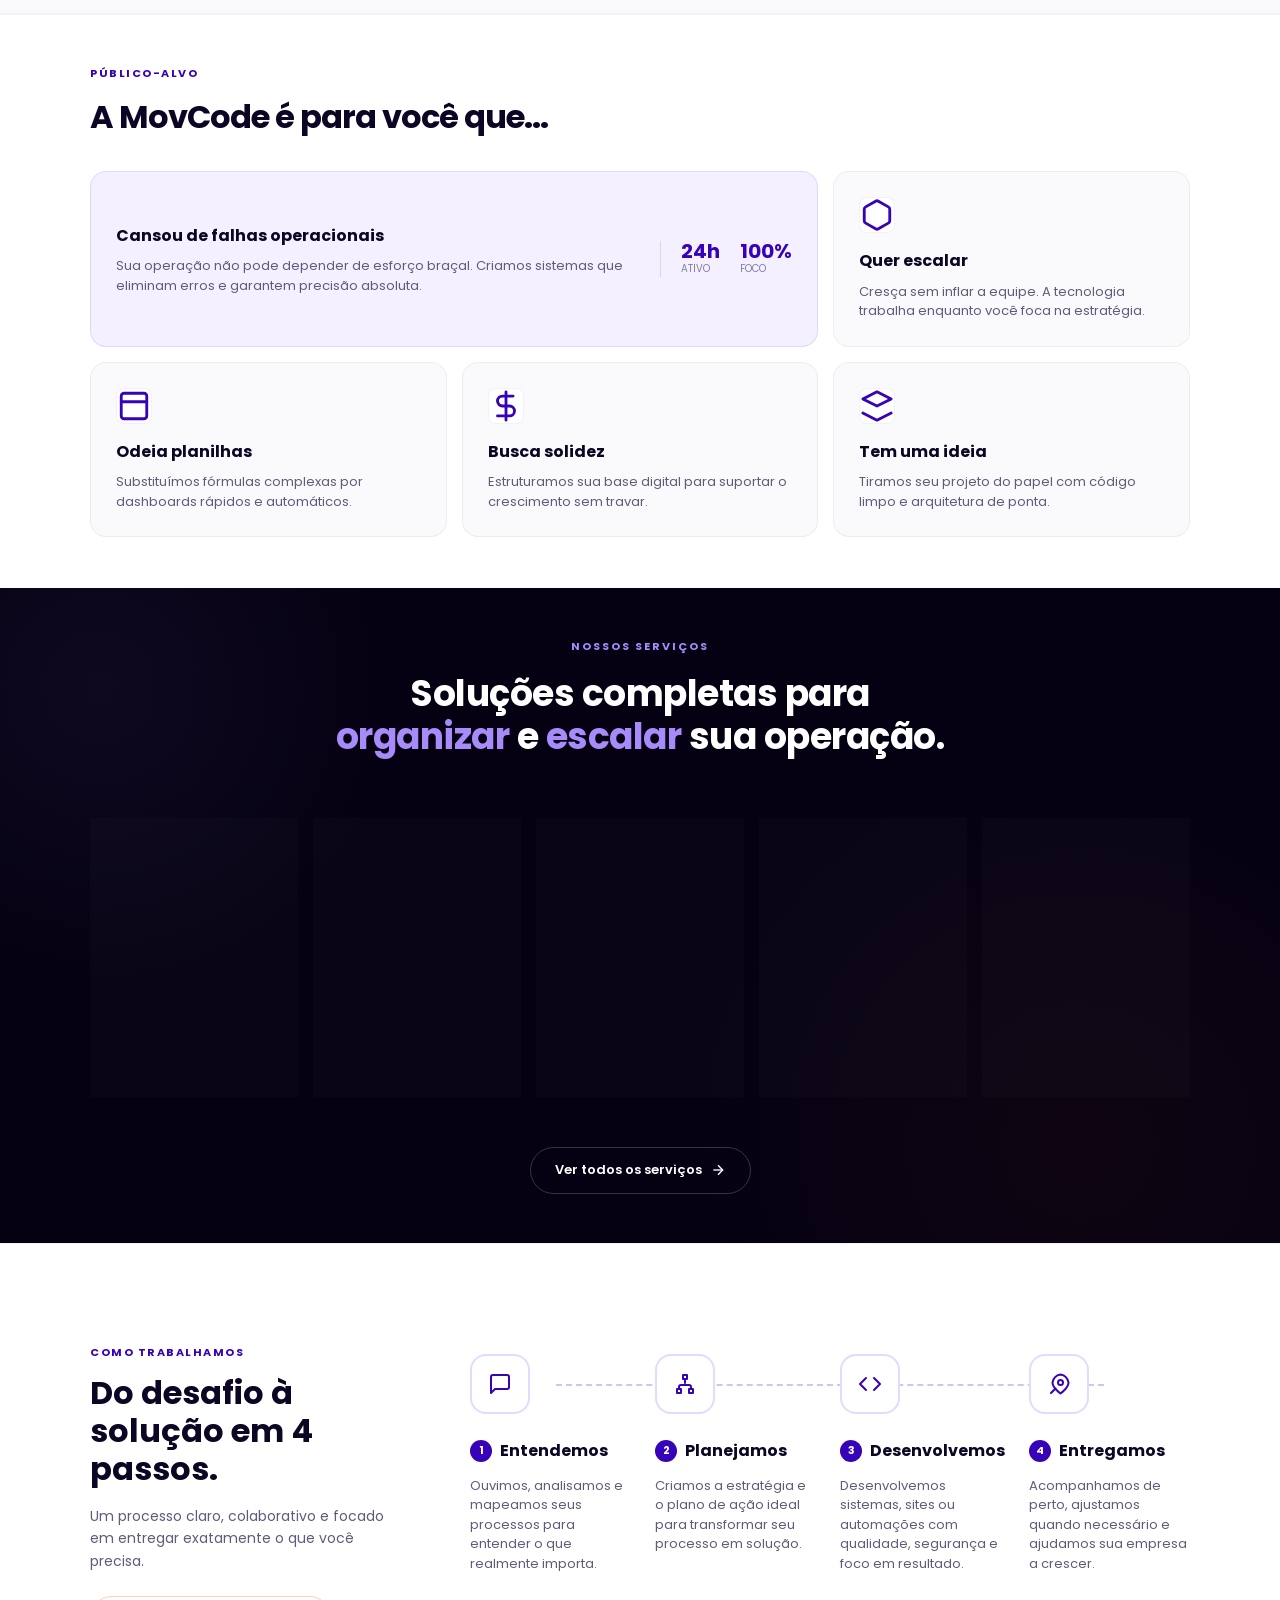
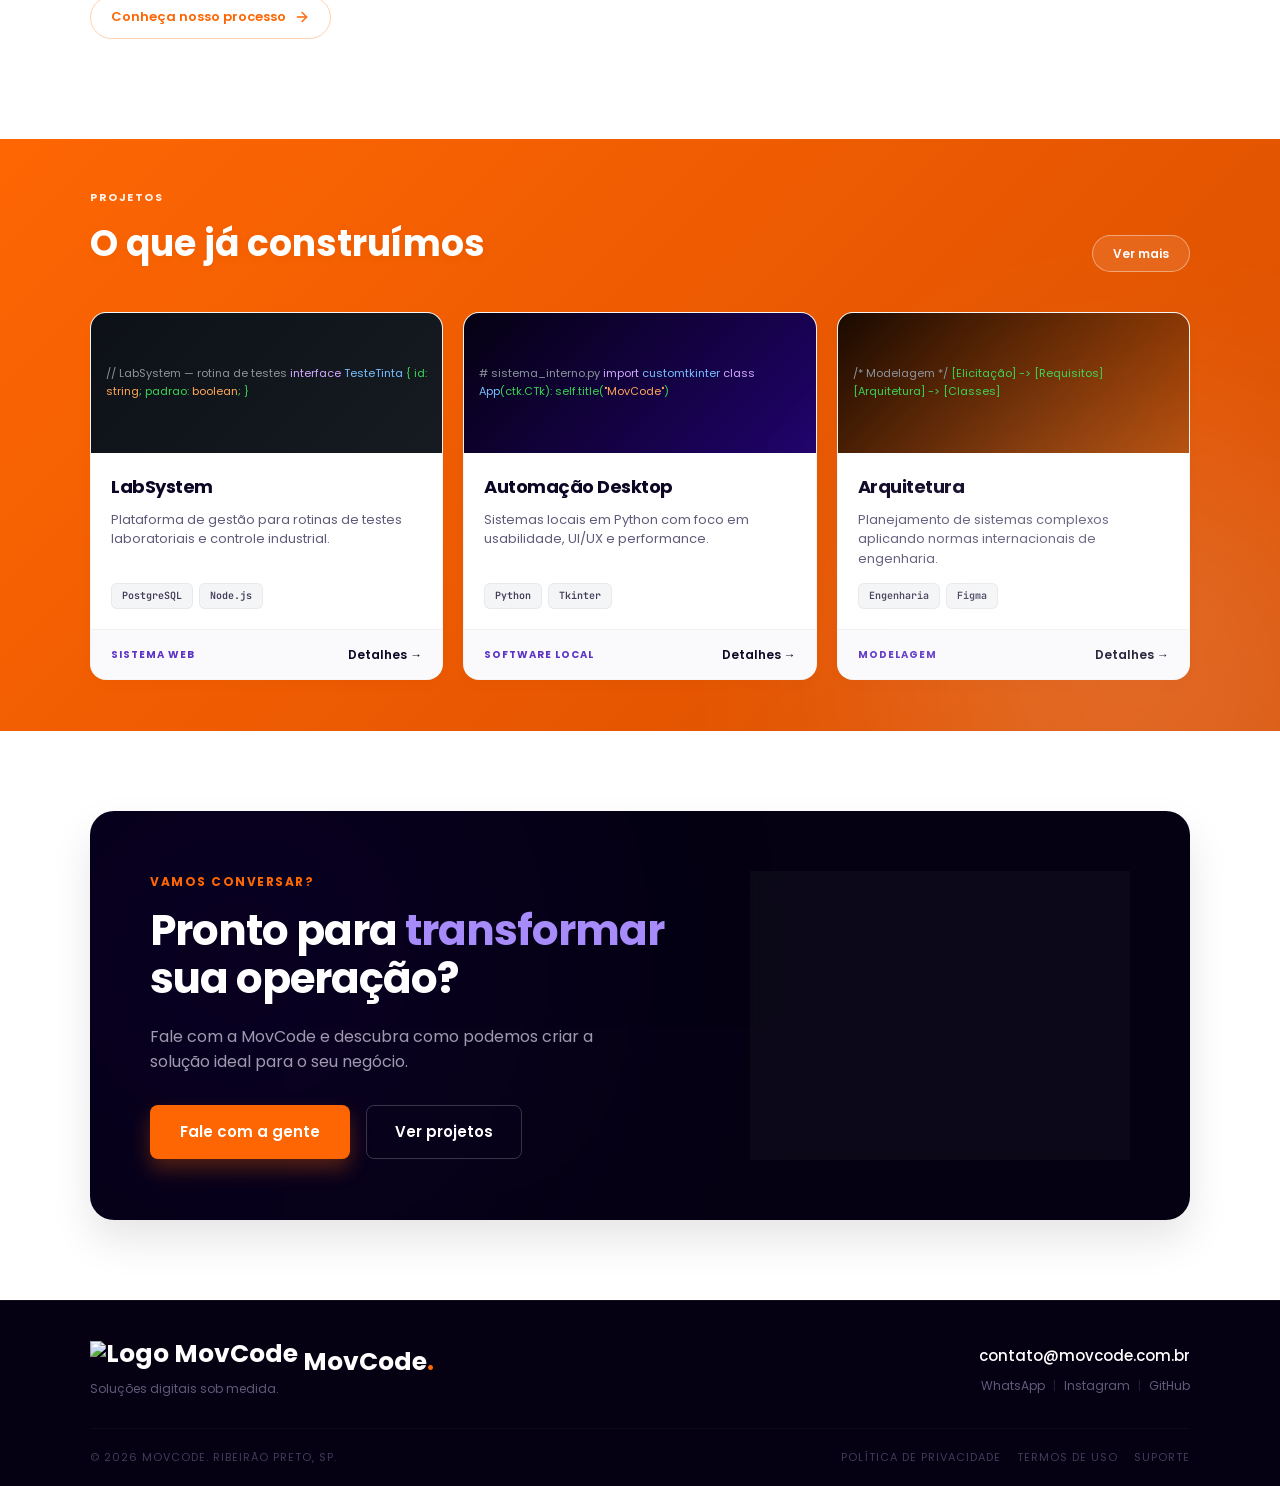
==== commit edcc6808: "adicionando linha de codigo do google analytics" ====
--- a/index.html
+++ b/index.html
@@ -1,6 +1,15 @@
 <!DOCTYPE html>
 <html lang="pt-BR">
 <head>
+    <!-- Google tag (gtag.js) -->
+<script async src="https://www.googletagmanager.com/gtag/js?id=G-1CKRK3S37W"></script>
+<script>
+  window.dataLayer = window.dataLayer || [];
+  function gtag(){dataLayer.push(arguments);}
+  gtag('js', new Date());
+
+  gtag('config', 'G-1CKRK3S37W');
+</script>
     <meta charset="UTF-8">
     <meta name="viewport" content="width=device-width, initial-scale=1.0">
     <meta name="description" content="MovCode - Desenvolvimento de sistemas, automação e sites sob medida em Ribeirão Preto.">
--- a/style.css
+++ b/style.css
@@ -1,275 +1,87 @@
-﻿/* =========================================
-           VARIÁVEIS E RESET
-        ========================================= */
-        :root {
-            --primaria: #3703B8;
-            --destaque: #FE6603;
-            --branco: #FFFFFF;
-            --escuro: #0D0524;
-            --cinza-claro: #F4F5F7;
-            --terminal-bg: #0D1117;
-            --terminal-green: #39d353;
-            --terminal-blue: #79c0ff;
-            --terminal-orange: #ffa657;
-            --terminal-purple: #d2a8ff;
-            --terminal-comment: #8b949e;
-        }
-
-        html { scroll-behavior: smooth; }
-        * { margin: 0; padding: 0; box-sizing: border-box; font-family: 'Poppins', sans-serif; }
-        body { color: var(--escuro); background-color: var(--branco); line-height: 1.6; overflow-x: hidden }
-
-        section { scroll-margin-top: 70px; }
-        #inicio { scroll-margin-top: 0; }
-
-        .container { width: 90%; max-width: 1100px; margin: 0 auto; }
+/* =========================================
+   VARIÁVEIS E RESET
+========================================= */
+:root {
+    --primaria: #3703B8;
+    --destaque: #FE6603;
+    --branco: #FFFFFF;
+    --escuro: #0D0524;
+    --cinza-claro: #F4F5F7;
+    --terminal-bg: #0D1117;
+    --terminal-green: #39d353;
+    --terminal-blue: #79c0ff;
+    --terminal-orange: #ffa657;
+    --terminal-purple: #d2a8ff;
+    --terminal-comment: #8b949e;
+}
+
+html { scroll-behavior: smooth; }
+* { margin: 0; padding: 0; box-sizing: border-box; font-family: 'Poppins', sans-serif; }
+body { color: var(--escuro); background-color: var(--branco); line-height: 1.6; overflow-x: hidden; }
+
+section { scroll-margin-top: 70px; }
+#inicio { scroll-margin-top: 0; }
+
+.container { width: 90%; max-width: 1100px; margin: 0 auto; }
 
 
 /* =========================================
    HEADER
 ========================================= */
-        header {
-            background-color: var(--branco);
-            padding: 15px 0;
-            box-shadow: 0 4px 10px rgba(0,0,0,0.05);
-            position: sticky;
-            top: 0;
-            z-index: 1000;
-            transition: all 0.5s ease;
-        }
-        header.scrolled { box-shadow: 0 10px 30px rgba(0,0,0,0.1); }
-        header .container { display: flex; justify-content: space-between; align-items: center; }
-
-        .logo { font-size: 28px; font-weight: 700; color: var(--primaria); text-decoration: none; z-index: 101; }
-        .logo span { color: var(--destaque); }
-
-        nav ul { display: flex; list-style: none; gap: 30px; }
-        nav ul li a { text-decoration: none; color: var(--escuro); font-weight: 500; font-size: 15px; transition: 0.3s; }
-        nav ul li a:hover { color: var(--destaque); }
-
-        /* =========================================
-           TOP WRAPPER
-        ========================================= */
-        .top-wrapper {
-            background: radial-gradient(circle at 20% 30%, #4a09f0 0%, var(--primaria) 50%, #20026b 100%);
-            display: flex;
-            flex-direction: column;
-            position: relative;
-        }
-        .top-wrapper::after {
-            content: '';
-            position: absolute;
-            width: 500px; height: 500px;
-            background: var(--destaque);
-            filter: blur(150px);
-            opacity: 0.2;
-            top: -100px; right: -100px;
-            border-radius: 50%;
-            pointer-events: none;
-            z-index: 0;
-        }
-
-        /* =========================================
-           WHATSAPP
-        ========================================= */
-        .whatsapp-btn {
-            position: fixed; bottom: 30px; right: 30px; background-color: #25D366;
-            width: 60px; height: 60px; border-radius: 50%; display: flex; justify-content: center;
-            align-items: center; box-shadow: 0 4px 10px rgba(0,0,0,0.2);
-            z-index: 1000; text-decoration: none; animation: pulse 2s infinite;
-        }
-        @keyframes pulse {
-            0%   { box-shadow: 0 0 0 0 rgba(37,211,102,0.7); }
-            70%  { box-shadow: 0 0 0 15px rgba(37,211,102,0); }
-            100% { box-shadow: 0 0 0 0 rgba(37,211,102,0); }
-        }
-
-
-
-        /* =========================================
-        FOOTER COMPACTO & MINIMALISTA
-        ========================================= */
-        .footer-compacto {
-            background-color: #050112;
-            padding: 40px 0 20px; /* Bem mais curto que os anteriores */
-            color: var(--branco);
-            border-top: 1px solid rgba(255,255,255,0.05);
-        }
-
-        .footer-top {
-            display: flex;
-            justify-content: space-between;
-            align-items: center;
-            margin-bottom: 30px;
-        }
-
-        .logo-menor {
-            display: inline-flex;
-            align-items: flex-end; /* Mantém o alinhamento pela base */
-            gap: 5px; /* Agora só afasta a imagem do texto */
-            text-decoration: none;
-            font-family: 'Poppins', sans-serif;
-            font-weight: 700;
-            font-size: 25px; 
-            color: #FFFFFF;
-            line-height: 1;
-        }
-
-        /* Ajuste fino na imagem para não ficar "caída" */
-        .logo-menor img {
-            height: 30px;
-            width: auto;
-            display: block;
-            margin-bottom: 3px; /* Sobe a imagem levemente para alinhar com a base das letras */
-        }
-
-        /* Garante que o texto e o ponto fiquem grudados */
-        .logo-texto {
-            display: inline-block;
-            white-space: nowrap; /* Impede que o ponto pule de linha */
-        }
-
-        .ponto {
-            color: var(--destaque);
-        }
-
-        /* Pequeno ajuste no texto de apoio logo abaixo */
-        .footer-identidade p {
-            font-size: 12px;
-            color: #615a7a;
-            margin-top: 5px;
-            font-weight: 400;
-        }
-
-        /* Lado direito: links rápidos */
-        .footer-contato {
-            text-align: right;
-            display: flex;
-            flex-direction: column;
-            gap: 8px;
-        }
-
-        .email-link {
-            color: var(--branco);
-            text-decoration: none;
-            font-size: 15px;
-            font-weight: 500;
-            transition: color 0.3s;
-        }
-        .email-link:hover { color: var(--destaque); }
-
-        .social-mini {
-            font-size: 12px;
-            color: #615a7a;
-        }
-        .social-mini a {
-            color: #615a7a;
-            text-decoration: none;
-            transition: color 0.3s;
-        }
-        .social-mini a:hover { color: var(--branco); }
-        .social-mini .sep { margin: 0 5px; opacity: 0.3; }
-
-        /* Linha de copyright final */
-        .footer-copy {
-            padding-top: 20px;
-            border-top: 1px solid rgba(255,255,255,0.03);
-            display: flex;
-            justify-content: space-between;
-            font-size: 11px;
-            color: #413b58;
-            text-transform: uppercase;
-            letter-spacing: 1px;
-        }
-
-        .topo-link {
-            color: #413b58;
-            text-decoration: none;
-            transition: color 0.3s;
-        }
-        .topo-link:hover { color: var(--destaque); }
-
-        /* Responsivo para telas pequenas */
-        @media (max-width: 768px) {
-            .footer-top {
-                flex-direction: column;
-                gap: 20px;
-                text-align: center;
-            }
-            .footer-contato {
-                text-align: center;
-            }
-            .footer-copy {
-                flex-direction: column;
-                align-items: center;
-                gap: 10px;
-            }
-        }
-
-
-        .btn-destaque {
-            background-color: var(--destaque); color: var(--branco); padding: 15px 32px;
-            text-decoration: none; border-radius: 8px; font-weight: 600; transition: 0.3s;
-            display: inline-block; border: none; cursor: pointer;
-            box-shadow: 0 10px 20px rgba(254,102,3,0.3);
-        }
-        .btn-destaque:hover { transform: translateY(-3px); box-shadow: 0 10px 20px rgba(254,102,3,0.5); }
-        .btn-destaque:disabled { opacity: 0.7; cursor: not-allowed; transform: none; box-shadow: none; }
-
-        /* Tags de stack */
-        .stack-tags { display: flex; flex-wrap: wrap; gap: 10px; margin-bottom: 32px; }
-        .stack-tag {
-            background: #F4F0FF;
-            color: var(--primaria);
-            border: 1px solid rgba(55,3,184,0.15);
-            padding: 6px 14px;
-            border-radius: 6px;
-            font-size: 13px;
-            font-weight: 600;
-            font-family: 'JetBrains Mono', monospace;
-        }
-
-        .btn-outline {
-            background-color: transparent; color: var(--primaria); border: 2px solid var(--primaria);
-            padding: 12px 28px; border-radius: 8px; text-decoration: none; font-weight: 600;
-            transition: 0.3s; display: inline-block;
-        }
-        .btn-outline:hover { background-color: var(--primaria); color: var(--branco); }
-
-        h2.section-title { color: var(--escuro); font-size: 36px; margin-bottom: 50px; }
-
-        /* Feedback do formulário */
-        .form-feedback {
-            display: none;
-            padding: 14px 18px;
-            border-radius: 8px;
-            font-size: 14px;
-            font-weight: 600;
-            margin-top: 8px;
-        }
-        .form-feedback.success { background: #d1fae5; color: #065f46; border: 1px solid #a7f3d0; }
-        .form-feedback.error   { background: #fee2e2; color: #991b1b; border: 1px solid #fecaca; }
-
-        /* =========================================
-           ANIMAÇÕES DE SCROLL
-        ========================================= */
-        .escondido {
-            opacity: 0; transform: translateY(40px);
-            transition: opacity 0.8s ease-out, transform 0.8s ease-out;
-            will-change: opacity, transform;
-        }
-        .aparecer { opacity: 1; transform: translateY(0); }
-
-/* =========================================
-   HELPERS
-========================================= */
-.section-title--center {
-    text-align: center;
-    margin-bottom: 60px;
-}
-
-.section-title--no-margin {
-    margin-bottom: 0;
+header {
+    background-color: var(--branco);
+    padding: 15px 0;
+    box-shadow: 0 4px 10px rgba(0,0,0,0.05);
+    position: sticky;
+    top: 0;
+    z-index: 1000;
+    transition: all 0.5s ease;
+}
+header.scrolled { box-shadow: 0 10px 30px rgba(0,0,0,0.1); }
+header .container { display: flex; justify-content: space-between; align-items: center; }
+
+.logo { font-size: 28px; font-weight: 700; color: var(--primaria); text-decoration: none; z-index: 101; }
+.logo span { color: var(--destaque); }
+
+nav ul { display: flex; list-style: none; gap: 30px; }
+nav ul li a { text-decoration: none; color: var(--escuro); font-weight: 500; font-size: 15px; transition: 0.3s; }
+nav ul li a:hover { color: var(--destaque); }
+
+/* =========================================
+   TOP WRAPPER
+========================================= */
+.top-wrapper {
+    background: radial-gradient(circle at 20% 30%, #4a09f0 0%, var(--primaria) 50%, #20026b 100%);
+    display: flex;
+    flex-direction: column;
+    position: relative;
+}
+.top-wrapper::after {
+    content: '';
+    position: absolute;
+    width: 500px; height: 500px;
+    background: var(--destaque);
+    filter: blur(150px);
+    opacity: 0.2;
+    top: -100px; right: -100px;
+    border-radius: 50%;
+    pointer-events: none;
+    z-index: 0;
+}
+
+/* =========================================
+   WHATSAPP
+========================================= */
+.whatsapp-btn {
+    position: fixed; bottom: 30px; right: 30px; background-color: #25D366;
+    width: 60px; height: 60px; border-radius: 50%; display: flex; justify-content: center;
+    align-items: center; box-shadow: 0 4px 10px rgba(0,0,0,0.2);
+    z-index: 1000; text-decoration: none; animation: pulse 2s infinite;
+}
+@keyframes pulse {
+    0%   { box-shadow: 0 0 0 0 rgba(37,211,102,0.7); }
+    70%  { box-shadow: 0 0 0 15px rgba(37,211,102,0); }
+    100% { box-shadow: 0 0 0 0 rgba(37,211,102,0); }
 }
 
 .whatsapp-btn__icon {
@@ -279,29 +91,143 @@
 }
 
 
-
-
-/* =========================================
-   HERO REFORMULADA (IMAGEM NO LUGAR DO DASHBOARD)
-========================================= */
-.hero { padding: 60px 0 100px; color: var(--branco); position: relative; z-index: 1; }
-.hero .container { display: flex; align-items: center; justify-content: space-between; gap: 60px; }
-
-.hero-text { flex: 1.1; max-width: 650px; }
-
-/* Título muito maior e mais imponente */
-.hero h1 { 
-    font-size: clamp(42px, 5vw, 56px); 
-    line-height: 1.15; 
-    margin-bottom: 25px; 
-    font-weight: 700; 
-    letter-spacing: -1.5px; 
-}
-.hero h1 .highlight { color: #a78bfa; }
-
-.hero p { font-size: 17px; color: #b8aedf; margin-bottom: 40px; line-height: 1.6; }
-
-.hero-btns { display: flex; gap: 15px; margin-bottom: 45px; }
+/* =========================================
+   FOOTER COMPACTO & MINIMALISTA
+========================================= */
+.footer-compacto {
+    background-color: #050112;
+    padding: 40px 0 20px;
+    color: var(--branco);
+    border-top: 1px solid rgba(255,255,255,0.05);
+}
+
+.footer-top {
+    display: flex;
+    justify-content: space-between;
+    align-items: center;
+    margin-bottom: 30px;
+}
+
+.logo-menor {
+    display: inline-flex;
+    align-items: flex-end;
+    gap: 5px;
+    text-decoration: none;
+    font-family: 'Poppins', sans-serif;
+    font-weight: 700;
+    font-size: 25px;
+    color: #FFFFFF;
+    line-height: 1;
+}
+
+.logo-menor img {
+    height: 30px;
+    width: auto;
+    display: block;
+    margin-bottom: 3px;
+}
+
+.logo-texto {
+    display: inline-block;
+    white-space: nowrap;
+}
+
+.ponto { color: var(--destaque); }
+
+.footer-identidade p {
+    font-size: 12px;
+    color: #615a7a;
+    margin-top: 5px;
+    font-weight: 400;
+}
+
+.footer-contato {
+    text-align: right;
+    display: flex;
+    flex-direction: column;
+    gap: 8px;
+}
+
+.email-link {
+    color: var(--branco);
+    text-decoration: none;
+    font-size: 15px;
+    font-weight: 500;
+    transition: color 0.3s;
+}
+.email-link:hover { color: var(--destaque); }
+
+.social-mini {
+    font-size: 12px;
+    color: #615a7a;
+}
+.social-mini a {
+    color: #615a7a;
+    text-decoration: none;
+    transition: color 0.3s;
+}
+.social-mini a:hover { color: var(--branco); }
+.social-mini .sep { margin: 0 5px; opacity: 0.3; }
+
+.footer-copy {
+    padding-top: 20px;
+    border-top: 1px solid rgba(255,255,255,0.03);
+    display: flex;
+    justify-content: space-between;
+    font-size: 11px;
+    color: #413b58;
+    text-transform: uppercase;
+    letter-spacing: 1px;
+}
+
+.footer-pag {
+    display: flex;
+    gap: 16px;
+    flex-wrap: wrap;
+}
+
+.topo-link {
+    color: #413b58;
+    text-decoration: none;
+    transition: color 0.3s;
+}
+.topo-link:hover { color: var(--destaque); }
+
+
+/* =========================================
+   BOTÕES
+========================================= */
+.btn-destaque {
+    background-color: var(--destaque); color: var(--branco); padding: 15px 32px;
+    text-decoration: none; border-radius: 8px; font-weight: 600; transition: 0.3s;
+    display: inline-block; border: none; cursor: pointer;
+    box-shadow: 0 10px 20px rgba(254,102,3,0.3);
+}
+.btn-destaque:hover { transform: translateY(-3px); box-shadow: 0 10px 20px rgba(254,102,3,0.5); }
+.btn-destaque:disabled { opacity: 0.7; cursor: not-allowed; transform: none; box-shadow: none; }
+
+.btn-outline {
+    background-color: transparent; color: var(--primaria); border: 2px solid var(--primaria);
+    padding: 12px 28px; border-radius: 8px; text-decoration: none; font-weight: 600;
+    transition: 0.3s; display: inline-block;
+}
+.btn-outline:hover { background-color: var(--primaria); color: var(--branco); }
+
+.btn-outline-claro {
+    padding: 14px 28px;
+    border-radius: 8px;
+    border: 1px solid rgba(255, 255, 255, 0.2);
+    color: var(--branco);
+    text-decoration: none;
+    font-weight: 600;
+    font-size: 15px;
+    transition: 0.3s;
+    display: inline-block;
+}
+.btn-outline-claro:hover {
+    background: rgba(255, 255, 255, 0.1);
+    border-color: rgba(255, 255, 255, 0.4);
+}
 
 .btn-outline-hero {
     padding: 15px 30px;
@@ -311,8 +237,94 @@
     text-decoration: none;
     font-weight: 600;
     transition: 0.3s;
+    display: inline-block;
 }
 .btn-outline-hero:hover { background: rgba(255,255,255,0.1); border-color: var(--branco); }
+
+.btn-link-laranja {
+    color: var(--destaque);
+    font-size: 13px;
+    font-weight: 600;
+    text-decoration: none;
+    display: inline-flex;
+    align-items: center;
+    gap: 8px;
+    transition: 0.3s;
+    border: 1px solid rgba(254,102,3,0.3);
+    padding: 10px 20px;
+    border-radius: 24px;
+}
+.btn-link-laranja:hover {
+    background: rgba(254,102,3,0.08);
+    transform: translateX(4px);
+}
+
+/* Stack tags */
+.stack-tags { display: flex; flex-wrap: wrap; gap: 10px; margin-bottom: 32px; }
+.stack-tag {
+    background: #F4F0FF;
+    color: var(--primaria);
+    border: 1px solid rgba(55,3,184,0.15);
+    padding: 6px 14px;
+    border-radius: 6px;
+    font-size: 13px;
+    font-weight: 600;
+    font-family: 'JetBrains Mono', monospace;
+}
+
+h2.section-title { color: var(--escuro); font-size: 36px; margin-bottom: 50px; }
+
+.form-feedback {
+    display: none;
+    padding: 14px 18px;
+    border-radius: 8px;
+    font-size: 14px;
+    font-weight: 600;
+    margin-top: 8px;
+}
+.form-feedback.success { background: #d1fae5; color: #065f46; border: 1px solid #a7f3d0; }
+.form-feedback.error   { background: #fee2e2; color: #991b1b; border: 1px solid #fecaca; }
+
+
+/* =========================================
+   ANIMAÇÕES DE SCROLL
+========================================= */
+.escondido {
+    opacity: 0; transform: translateY(40px);
+    transition: opacity 0.8s ease-out, transform 0.8s ease-out;
+    will-change: opacity, transform;
+}
+.aparecer { opacity: 1; transform: translateY(0); }
+
+
+/* =========================================
+   HELPERS
+========================================= */
+.section-title--center { text-align: center; margin-bottom: 60px; }
+.section-title--no-margin { margin-bottom: 0; }
+.destaque-roxo { color: #A78BFA; }
+
+
+/* =========================================
+   HERO
+========================================= */
+.hero { padding: 60px 0 100px; color: var(--branco); position: relative; z-index: 1; }
+.hero .container { display: flex; align-items: center; justify-content: space-between; gap: 60px; }
+
+.hero-text { flex: 1.1; max-width: 650px; }
+
+.hero h1 {
+    font-size: clamp(42px, 5vw, 56px);
+    line-height: 1.15;
+    margin-bottom: 25px;
+    font-weight: 700;
+    letter-spacing: -1.5px;
+}
+.hero h1 .highlight { color: #a78bfa; }
+
+.hero p { font-size: 17px; color: #b8aedf; margin-bottom: 40px; line-height: 1.6; }
+
+.hero-btns { display: flex; gap: 15px; margin-bottom: 45px; flex-wrap: wrap; }
 
 .hero-benefits { display: flex; flex-wrap: wrap; gap: 24px; }
 .benefit-item { display: flex; gap: 12px; align-items: center; }
@@ -321,9 +333,9 @@
 .benefit-txt strong { display: block; font-size: 13px; color: var(--branco); }
 .benefit-txt span { font-size: 11px; color: #837da1; }
 
-/* --- LADO DIREITO: ÓRBITA TECH --- */
-.hero-visual { 
-    flex: 1; 
+/* Lado direito: Órbita Tech */
+.hero-visual {
+    flex: 1;
     display: flex;
     justify-content: flex-end;
     align-items: center;
@@ -338,33 +350,16 @@
     justify-content: center;
 }
 
-/* Anéis Animados (MANTIDOS) */
 .orbit-ring {
     position: absolute;
     border-radius: 50%;
     border: 1px solid rgba(255, 255, 255, 0.05);
 }
 
-.ring-1 {
-    width: 380px; height: 380px;
-    border-top-color: var(--primaria);
-    animation: spin 15s linear infinite;
-}
-
-.ring-2 {
-    width: 280px; height: 280px;
-    border-right-color: var(--destaque);
-    border-bottom-color: rgba(254, 102, 3, 0.2);
-    animation: spinReverse 10s linear infinite;
-}
-
-.ring-3 {
-    width: 180px; height: 180px;
-    border: 1px dashed rgba(167, 139, 250, 0.3);
-    animation: spin 20s linear infinite;
-}
-
-/* NOVO: Núcleo Central */
+.ring-1 { width: 380px; height: 380px; border-top-color: var(--primaria); animation: spin 15s linear infinite; }
+.ring-2 { width: 280px; height: 280px; border-right-color: var(--destaque); border-bottom-color: rgba(254,102,3,0.2); animation: spinReverse 10s linear infinite; }
+.ring-3 { width: 180px; height: 180px; border: 1px dashed rgba(167,139,250,0.3); animation: spin 20s linear infinite; }
+
 .orbit-core {
     position: relative;
     width: 70px;
@@ -375,13 +370,12 @@
     z-index: 2;
 }
 
-/* Esfera física do núcleo */
 .core-solid {
     width: 100%;
     height: 100%;
     background: linear-gradient(135deg, var(--primaria) 0%, var(--destaque) 100%);
     border-radius: 50%;
-    box-shadow: 0 0 30px rgba(254, 102, 3, 0.4);
+    box-shadow: 0 0 30px rgba(254,102,3,0.4);
     display: flex;
     align-items: center;
     justify-content: center;
@@ -389,13 +383,8 @@
     position: relative;
     z-index: 2;
 }
-
-.core-solid svg {
-    width: 28px;
-    height: 28px;
-}
-
-/* Onda de energia que pulsa do centro para fora */
+.core-solid svg { width: 28px; height: 28px; }
+
 .core-pulse {
     position: absolute;
     width: 100%;
@@ -406,22 +395,558 @@
     z-index: 1;
 }
 
-/* --- ANIMAÇÕES --- */
-@keyframes spin { 
-    100% { transform: rotate(360deg); } 
-}
-
-@keyframes spinReverse { 
-    100% { transform: rotate(-360deg); } 
-}
-
+@keyframes spin { 100% { transform: rotate(360deg); } }
+@keyframes spinReverse { 100% { transform: rotate(-360deg); } }
 @keyframes pulseEnergy {
     0% { transform: scale(1); opacity: 0.6; }
     100% { transform: scale(2.5); opacity: 0; }
 }
 
-/* Responsivo */
+/* Cursor do typewriter */
+.cursor-hero {
+    display: inline-block;
+    width: 3px;
+    height: 1em;
+    background: #a78bfa;
+    margin-left: 2px;
+    vertical-align: middle;
+    animation: blink 1s step-end infinite;
+}
+@keyframes blink { 0%, 100% { opacity: 1; } 50% { opacity: 0; } }
+
+
+/* =========================================
+   SOBRE / IDEAIS
+========================================= */
+.sobre-ideais {
+    padding: 100px 0;
+    background-color: #FAFAFC;
+    border-top: 1px solid rgba(0,0,0,0.03);
+    border-bottom: 1px solid rgba(0,0,0,0.03);
+}
+
+.ideais-wrapper { max-width: 900px; margin: 0 auto; }
+
+.ideais-header { text-align: center; margin-bottom: 40px; }
+
+.ideais-eyebrow {
+    font-size: 11px;
+    font-weight: 700;
+    color: var(--primaria);
+    letter-spacing: 2px;
+    text-transform: uppercase;
+    display: block;
+    margin-bottom: 16px;
+}
+
+.ideais-header h2 {
+    font-size: clamp(32px, 5vw, 46px);
+    font-weight: 700;
+    line-height: 1.15;
+    color: var(--escuro);
+    letter-spacing: -1px;
+}
+
+.ideais-content { text-align: center; margin-bottom: 60px; }
+
+.ideais-lead {
+    font-size: 20px;
+    font-weight: 600;
+    color: var(--primaria);
+    margin-bottom: 24px;
+    line-height: 1.4;
+}
+
+.ideais-content p {
+    font-size: 16px;
+    color: #615a7a;
+    line-height: 1.7;
+    margin-bottom: 16px;
+    max-width: 800px;
+    margin-left: auto;
+    margin-right: auto;
+}
+.ideais-content strong { color: var(--escuro); font-weight: 600; }
+
+.ideais-grid {
+    display: grid;
+    grid-template-columns: repeat(3, 1fr);
+    gap: 30px;
+}
+
+.ideal-card {
+    background: var(--branco);
+    border: 1px solid rgba(0,0,0,0.04);
+    border-radius: 20px;
+    padding: 30px;
+    text-align: center;
+    transition: all 0.3s ease;
+    box-shadow: 0 10px 20px rgba(0,0,0,0.01);
+}
+.ideal-card:hover { transform: translateY(-5px); box-shadow: 0 15px 30px rgba(55,3,184,0.05); border-color: rgba(55,3,184,0.1); }
+
+.ideal-icon {
+    width: 50px; height: 50px;
+    background: rgba(167,139,250,0.1);
+    color: #A78BFA;
+    border-radius: 14px;
+    display: flex; align-items: center; justify-content: center;
+    margin: 0 auto 20px;
+    transition: 0.3s;
+}
+.ideal-card:hover .ideal-icon { background: #A78BFA; color: var(--branco); transform: scale(1.1) rotate(-5deg); }
+.ideal-icon svg { width: 24px; height: 24px; }
+.ideal-card h4 { font-size: 16px; font-weight: 700; color: var(--escuro); margin-bottom: 12px; }
+.ideal-card p { font-size: 13px; color: #837da1; line-height: 1.5; margin: 0; }
+
+
+/* =========================================
+   PARA QUEM — BENTO WHITE
+========================================= */
+.bento-white {
+    background-color: var(--branco);
+    padding: 50px 0;
+    border-top: 1px solid rgba(0,0,0,0.05);
+}
+
+.bento-header-compacto { margin-bottom: 30px; }
+
+.bento-header-compacto h2 {
+    font-size: 32px;
+    letter-spacing: -1px;
+    color: var(--escuro);
+}
+
+.bento-eyebrow {
+    font-size: 11px;
+    font-weight: 700;
+    color: var(--primaria);
+    letter-spacing: 1.5px;
+    text-transform: uppercase;
+    display: block;
+    margin-bottom: 8px;
+}
+
+.bento-grid-white {
+    display: grid;
+    grid-template-columns: repeat(3, 1fr);
+    gap: 15px;
+}
+
+.bento-card-white {
+    background: #FAFAFC;
+    border: 1px solid rgba(0,0,0,0.05);
+    border-radius: 16px;
+    padding: 25px;
+    display: flex;
+    flex-direction: column;
+    transition: all 0.3s ease;
+}
+.bento-card-white:hover { border-color: var(--primaria); background: var(--branco); transform: translateY(-3px); box-shadow: 0 10px 20px rgba(0,0,0,0.03); }
+
+.card-principal {
+    grid-column: span 2;
+    flex-direction: row;
+    align-items: center;
+    gap: 30px;
+    background: #F4F0FF;
+    border-color: rgba(55,3,184,0.1);
+}
+.bento-inner { flex: 1; }
+
+.bento-card-white h3 { font-size: 16px; font-weight: 700; margin-bottom: 8px; color: var(--escuro); }
+.bento-card-white p { font-size: 13px; color: #615a7a; line-height: 1.5; margin: 0; }
+
+.bento-icon-small {
+    width: 36px; height: 36px;
+    background: var(--branco);
+    color: var(--primaria);
+    border-radius: 8px;
+    display: flex; align-items: center; justify-content: center;
+    margin-bottom: 15px;
+    border: 1px solid rgba(0,0,0,0.05);
+    flex-shrink: 0;
+}
+
+.bento-mini-stats { display: flex; gap: 20px; padding-left: 20px; border-left: 1px solid rgba(0,0,0,0.1); }
+.mini-stat { display: flex; flex-direction: column; }
+.mini-stat strong { font-size: 20px; color: var(--primaria); line-height: 1; }
+.mini-stat span { font-size: 10px; text-transform: uppercase; color: #837da1; }
+
+
+/* =========================================
+   SERVIÇOS DARK
+========================================= */
+.servicos-dark {
+    background-color: #050112;
+    padding: 50px 0;
+    position: relative;
+    overflow: hidden;
+    color: var(--branco);
+}
+.servicos-dark::before {
+    content: '';
+    position: absolute;
+    width: 600px; height: 600px;
+    background: radial-gradient(circle, rgba(167,139,250,0.06) 0%, transparent 70%);
+    top: -200px; left: -200px;
+    border-radius: 50%;
+    pointer-events: none;
+}
+.servicos-dark::after {
+    content: '';
+    position: absolute;
+    width: 800px; height: 800px;
+    background: radial-gradient(circle, rgba(254,102,3,0.04) 0%, transparent 70%);
+    bottom: -300px; right: -200px;
+    border-radius: 50%;
+    pointer-events: none;
+}
+
+.servicos-header { text-align: center; margin-bottom: 60px; position: relative; z-index: 2; }
+
+.servicos-eyebrow {
+    font-size: 11px;
+    font-weight: 700;
+    color: #A78BFA;
+    letter-spacing: 2px;
+    text-transform: uppercase;
+    display: block;
+    margin-bottom: 16px;
+}
+
+.servicos-header h2 {
+    font-size: clamp(28px, 4vw, 36px);
+    font-weight: 700;
+    line-height: 1.2;
+    letter-spacing: -0.5px;
+}
+
+.servicos-grid {
+    display: grid;
+    grid-template-columns: repeat(5, 1fr);
+    gap: 16px;
+    position: relative;
+    z-index: 2;
+    margin-bottom: 50px;
+}
+
+.servico-card-dark {
+    background: rgba(255,255,255,0.02);
+    border: 1px solid rgba(255,255,255,0.05);
+    border-radius: 16px;
+    padding: 24px 20px;
+    display: flex;
+    flex-direction: column;
+    transition: all 0.3s ease;
+    backdrop-filter: blur(10px);
+}
+.servico-card-dark:hover { background: rgba(255,255,255,0.04); border-color: rgba(167,139,250,0.3); transform: translateY(-8px); box-shadow: 0 15px 30px rgba(5,1,18,0.5); }
+
+.servico-icon-dark {
+    width: 44px; height: 44px;
+    background: rgba(167,139,250,0.1);
+    color: #A78BFA;
+    border-radius: 12px;
+    display: flex; align-items: center; justify-content: center;
+    margin-bottom: 20px;
+    transition: 0.3s;
+}
+.servico-card-dark:hover .servico-icon-dark { background: #A78BFA; color: #050112; }
+.servico-icon-dark svg { width: 20px; height: 20px; }
+.servico-card-dark h3 { font-size: 15px; font-weight: 600; color: var(--branco); margin-bottom: 10px; line-height: 1.3; }
+.servico-card-dark p { font-size: 12px; color: #a09ab0; line-height: 1.5; margin-bottom: 24px; flex: 1; }
+
+.servico-arrow { margin-top: auto; align-self: flex-end; color: #413b58; transition: 0.3s; display: flex; }
+.servico-card-dark:hover .servico-arrow { color: var(--branco); transform: translateX(4px); }
+
+.servicos-footer { text-align: center; position: relative; z-index: 2; }
+
+.btn-servicos {
+    display: inline-flex;
+    align-items: center;
+    gap: 8px;
+    padding: 12px 24px;
+    border-radius: 30px;
+    font-size: 13px;
+}
+
+
+/* =========================================
+   PROCESSO
+========================================= */
+#processo {
+    padding: 100px 0;
+    background-color: var(--branco);
+    border-top: 1px solid rgba(0,0,0,0.05);
+}
+
+.processo-layout { display: flex; gap: 60px; align-items: flex-start; }
+
+.processo-intro { flex: 0 0 320px; }
+
+.processo-eyebrow {
+    font-size: 11px;
+    font-weight: 700;
+    color: var(--primaria);
+    letter-spacing: 1.5px;
+    text-transform: uppercase;
+    display: block;
+    margin-bottom: 12px;
+}
+.processo-intro h2 { font-size: 32px; color: var(--escuro); line-height: 1.2; margin-bottom: 16px; }
+.processo-intro p { font-size: 14px; color: #615a7a; margin-bottom: 24px; line-height: 1.6; }
+
+.processo-steps-horizontal {
+    flex: 1;
+    display: grid;
+    grid-template-columns: repeat(4, 1fr);
+    gap: 24px;
+    position: relative;
+    padding-top: 10px;
+}
+.processo-steps-horizontal::before {
+    content: '';
+    position: absolute;
+    top: 40px;
+    left: 12%; right: 12%;
+    border-top: 2px dashed #D1C5F0;
+    z-index: 1;
+}
+
+.step-item { position: relative; z-index: 2; }
+
+.step-icon {
+    width: 60px; height: 60px;
+    background: var(--branco);
+    border: 2px solid #E6D9FF;
+    color: var(--primaria);
+    border-radius: 16px;
+    display: flex; align-items: center; justify-content: center;
+    margin-bottom: 24px;
+}
+
+.step-header { display: flex; align-items: center; gap: 8px; margin-bottom: 12px; }
+
+.step-number {
+    width: 22px; height: 22px;
+    background: var(--primaria);
+    color: var(--branco);
+    border-radius: 50%;
+    font-size: 11px;
+    font-weight: 700;
+    display: flex; align-items: center; justify-content: center;
+    flex-shrink: 0;
+}
+.step-header h3 { font-size: 16px; font-weight: 700; color: var(--escuro); margin: 0; }
+.step-item p { font-size: 13px; color: #615a7a; line-height: 1.5; margin: 0; }
+
+
+/* =========================================
+   PROJETOS
+========================================= */
+#projetos {
+    padding: 50px 0;
+    background: linear-gradient(135deg, #FE6603 0%, #d94e00 100%);
+    position: relative;
+    overflow: hidden;
+}
+#projetos::after {
+    content: '';
+    position: absolute;
+    width: 500px; height: 500px;
+    background: rgba(255,255,255,0.15);
+    filter: blur(120px);
+    bottom: -200px; right: -100px;
+    border-radius: 50%;
+    pointer-events: none;
+}
+
+.projetos-header {
+    display: flex;
+    justify-content: space-between;
+    align-items: flex-end;
+    margin-bottom: 40px;
+    position: relative;
+    z-index: 1;
+}
+
+.projetos-eyebrow {
+    font-size: 11px;
+    font-weight: 700;
+    color: rgba(255,255,255,0.9);
+    letter-spacing: 1.5px;
+    text-transform: uppercase;
+    display: block;
+    margin-bottom: 8px;
+}
+#projetos .section-title { color: var(--branco); text-shadow: 0 2px 10px rgba(0,0,0,0.05); }
+.projetos-header h2 { margin-bottom: 0; }
+
+.btn-ver-mais {
+    display: inline-flex;
+    align-items: center;
+    padding: 8px 20px;
+    border-radius: 20px;
+    font-size: 12px;
+    font-weight: 600;
+    text-decoration: none;
+    color: var(--branco);
+    border: 1px solid rgba(255,255,255,0.4);
+    background: rgba(255,255,255,0.1);
+    transition: all 0.3s ease;
+    white-space: nowrap;
+}
+.btn-ver-mais:hover { background: var(--branco); color: var(--destaque); border-color: var(--branco); transform: translateY(-3px); box-shadow: 0 10px 20px rgba(0,0,0,0.1); }
+
+.projetos-grid {
+    display: grid;
+    grid-template-columns: repeat(3, 1fr);
+    gap: 20px;
+}
+
+.projeto-card {
+    background: var(--branco);
+    border-radius: 16px;
+    overflow: hidden;
+    border: 1px solid rgba(0,0,0,0.04);
+    transition: all 0.3s ease;
+    display: flex;
+    flex-direction: column;
+    box-shadow: 0 5px 15px rgba(0,0,0,0.02);
+}
+.projeto-card:hover { transform: translateY(-5px); box-shadow: 0 15px 30px rgba(55,3,184,0.08); border-color: rgba(55,3,184,0.1); }
+
+.projeto-thumb {
+    height: 140px;
+    display: flex; align-items: center; justify-content: center;
+    font-family: 'JetBrains Mono', monospace;
+    font-size: 12px;
+    position: relative;
+    overflow: hidden;
+}
+.projeto-thumb-1 { background: linear-gradient(135deg, #0D1117 0%, #161b22 100%); }
+.projeto-thumb-2 { background: linear-gradient(135deg, #050112 0%, #20026b 100%); }
+.projeto-thumb-3 { background: linear-gradient(135deg, #1a0a00 0%, #b34600 100%); }
+
+.projeto-thumb-code { padding: 15px; color: var(--terminal-green); font-size: 11px; line-height: 1.6; width: 100%; }
+.projeto-thumb-code .tc { color: var(--terminal-comment); }
+.projeto-thumb-code .tk { color: var(--terminal-purple); }
+.projeto-thumb-code .tf { color: var(--terminal-blue); }
+.projeto-thumb-code .ts { color: var(--terminal-orange); }
+
+.projeto-body { padding: 20px; flex: 1; display: flex; flex-direction: column; }
+.projeto-body h3 { font-size: 18px; font-weight: 700; color: var(--escuro); margin-bottom: 8px; letter-spacing: -0.5px; }
+.projeto-body p  { font-size: 13px; color: #615a7a; line-height: 1.5; flex: 1; }
+
+.projeto-tags { display: flex; gap: 6px; flex-wrap: wrap; margin-top: 15px; }
+.projeto-tag {
+    background: #F4F5F7;
+    color: #413b58;
+    padding: 4px 10px;
+    border-radius: 6px;
+    font-size: 10px;
+    font-weight: 600;
+    font-family: 'JetBrains Mono', monospace;
+    border: 1px solid rgba(0,0,0,0.05);
+}
+
+.projeto-footer {
+    padding: 15px 20px;
+    border-top: 1px solid rgba(0,0,0,0.04);
+    display: flex; align-items: center; justify-content: space-between;
+    background: #FAFAFC;
+}
+.projeto-tipo { font-size: 10px; font-weight: 700; letter-spacing: 1px; text-transform: uppercase; color: var(--primaria); opacity: 0.8; }
+.projeto-link { font-size: 12px; color: var(--escuro); text-decoration: none; font-weight: 600; display: flex; align-items: center; gap: 4px; transition: 0.3s; }
+.projeto-link:hover { color: var(--destaque); transform: translateX(3px); }
+
+
+/* =========================================
+   CTA FINAL / CONTATO
+========================================= */
+#contato { padding: 80px 0; background-color: var(--branco); }
+
+.cta-final-box {
+    background: #050112;
+    border-radius: 24px;
+    padding: 60px;
+    display: flex;
+    align-items: center;
+    justify-content: space-between;
+    gap: 40px;
+    color: var(--branco);
+    position: relative;
+    overflow: hidden;
+    box-shadow: 0 20px 40px rgba(5,1,18,0.1);
+}
+.cta-final-box::before {
+    content: '';
+    position: absolute;
+    width: 500px; height: 500px;
+    background: var(--primaria);
+    filter: blur(150px);
+    opacity: 0.15;
+    top: -100px; left: -100px;
+    border-radius: 50%;
+    pointer-events: none;
+}
+
+.cta-left { flex: 1; position: relative; z-index: 1; }
+.cta-eyebrow { font-size: 12px; font-weight: 700; color: var(--destaque); letter-spacing: 1.5px; text-transform: uppercase; display: block; margin-bottom: 16px; }
+.cta-left h2 { font-size: clamp(32px, 4vw, 42px); font-weight: 700; line-height: 1.15; margin-bottom: 20px; letter-spacing: -1px; }
+.cta-left p { font-size: 16px; color: #a09ab0; max-width: 450px; margin-bottom: 30px; line-height: 1.6; }
+
+.cta-actions-row { display: flex; align-items: center; gap: 16px; flex-wrap: wrap; }
+.cta-left .btn-destaque { padding: 15px 30px; font-size: 15px; }
+
+.cta-right { flex: 0 0 380px; position: relative; z-index: 1; }
+
+.cta-benefits-card {
+    background: rgba(255,255,255,0.03);
+    border: 1px solid rgba(255,255,255,0.05);
+    border-radius: 20px;
+    padding: 30px;
+    backdrop-filter: blur(10px);
+}
+
+.benefits-list { list-style: none; display: flex; flex-direction: column; gap: 16px; margin-bottom: 30px; }
+.benefits-list li { display: flex; align-items: center; gap: 12px; font-size: 14px; color: #d9d2f6; font-weight: 500; }
+.benefits-list svg { width: 18px; height: 18px; color: #A78BFA; flex-shrink: 0; }
+
+.social-proof { display: flex; align-items: center; gap: 16px; padding-top: 20px; border-top: 1px solid rgba(255,255,255,0.08); }
+.avatar-group { display: flex; }
+.avatar { width: 32px; height: 32px; border-radius: 50%; border: 2px solid #050112; margin-left: -10px; }
+.avatar:first-child { margin-left: 0; }
+.bg-1 { background: linear-gradient(135deg, #FE6603, #ff9a57); }
+.bg-2 { background: linear-gradient(135deg, #3703B8, #7a3df0); }
+.bg-3 { background: linear-gradient(135deg, #A78BFA, #d2a8ff); }
+.social-proof-text { display: flex; flex-direction: column; }
+.social-proof-text strong { font-size: 13px; color: var(--branco); }
+.social-proof-text span { font-size: 11px; color: #837da1; }
+
+
+/* =========================================
+   MIDDLE WRAPPER
+========================================= */
+.middle-wrapper {
+    background: linear-gradient(180deg, #E6D9FF 0%, #FFFFFF 50%, #FFE5D4 100%);
+    width: 100%;
+    display: flex;
+    flex-direction: column;
+    position: relative;
+    z-index: 1;
+    padding-top: 110px;
+}
+
+
+
+
+/* =========================================
+   RESPONSIVO — TABLET (≤ 1024px)
+========================================= */
 @media (max-width: 1024px) {
+    /* Hero */
     .hero .container { flex-direction: column; text-align: center; gap: 50px; }
     .hero-text { max-width: 100%; display: flex; flex-direction: column; align-items: center; }
     .hero-btns { justify-content: center; }
@@ -432,1067 +957,173 @@
     .ring-2 { width: 220px; height: 220px; }
     .ring-3 { width: 140px; height: 140px; }
     .orbit-core { width: 60px; height: 60px; }
-}
-
-
-        /* =========================================
-           MIDDLE WRAPPER
-        ========================================= */
-        .middle-wrapper {
-            background: linear-gradient(180deg, #E6D9FF 0%, #FFFFFF 50%, #FFE5D4 100%);
-            width: 100%;
-            display: flex;
-            flex-direction: column;
-            position: relative;
-            z-index: 1;
-            padding-top: 110px;
-        }
-
-
-
-
-        /* =========================================
-   SOBRE A MOVII (FOCO NOS IDEAIS)
-========================================= */
-.sobre-ideais {
-    padding: 100px 0;
-    background-color: #FAFAFC; /* Um cinza super claro pra destacar do branco puro */
-    border-top: 1px solid rgba(0,0,0,0.03);
-    border-bottom: 1px solid rgba(0,0,0,0.03);
-}
-
-.ideais-wrapper {
-    max-width: 900px;
-    margin: 0 auto;
-}
-
-.ideais-header {
-    text-align: center;
-    margin-bottom: 40px;
-}
-
-.ideais-eyebrow {
-    font-size: 11px;
-    font-weight: 700;
-    color: var(--primaria);
-    letter-spacing: 2px;
-    text-transform: uppercase;
-    display: block;
-    margin-bottom: 16px;
-}
-
-.ideais-header h2 {
-    font-size: clamp(32px, 5vw, 46px);
-    font-weight: 700;
-    line-height: 1.15;
-    color: var(--escuro);
-    letter-spacing: -1px;
-}
-
-.ideais-content {
-    text-align: center;
-    margin-bottom: 60px;
-}
-
-.ideais-lead {
-    font-size: 20px;
-    font-weight: 600;
-    color: var(--primaria);
-    margin-bottom: 24px;
-    line-height: 1.4;
-}
-
-.ideais-content p {
-    font-size: 16px;
-    color: #615a7a;
-    line-height: 1.7;
-    margin-bottom: 16px;
-    max-width: 800px;
-    margin-left: auto;
-    margin-right: auto;
-}
-
-.ideais-content strong {
-    color: var(--escuro);
-    font-weight: 600;
-}
-
-/* Grid de Ideais */
-.ideais-grid {
-    display: grid;
-    grid-template-columns: repeat(3, 1fr);
-    gap: 30px;
-}
-
-.ideal-card {
-    background: var(--branco);
-    border: 1px solid rgba(0,0,0,0.04);
-    border-radius: 20px;
-    padding: 30px;
-    text-align: center;
-    transition: all 0.3s ease;
-    box-shadow: 0 10px 20px rgba(0,0,0,0.01);
-}
-
-.ideal-card:hover {
-    transform: translateY(-5px);
-    box-shadow: 0 15px 30px rgba(55,3,184,0.05);
-    border-color: rgba(55,3,184,0.1);
-}
-
-.ideal-icon {
-    width: 50px;
-    height: 50px;
-    background: rgba(167,139,250,0.1);
-    color: #A78BFA;
-    border-radius: 14px;
-    display: flex;
-    align-items: center;
-    justify-content: center;
-    margin: 0 auto 20px;
-    transition: 0.3s;
-}
-
-.ideal-card:hover .ideal-icon {
-    background: #A78BFA;
-    color: var(--branco);
-    transform: scale(1.1) rotate(-5deg);
-}
-
-.ideal-icon svg {
-    width: 24px;
-    height: 24px;
-}
-
-.ideal-card h4 {
-    font-size: 16px;
-    font-weight: 700;
-    color: var(--escuro);
-    margin-bottom: 12px;
-}
-
-.ideal-card p {
-    font-size: 13px;
-    color: #837da1;
-    line-height: 1.5;
-    margin: 0;
-}
-
-/* Responsivo */
-@media (max-width: 900px) {
-    .ideais-grid {
-        grid-template-columns: repeat(2, 1fr);
+
+    /* Processo */
+    .processo-layout { flex-direction: column; gap: 40px; }
+    .processo-intro { flex: none; max-width: 100%; }
+    .processo-steps-horizontal::before { display: none; }
+    .processo-steps-horizontal { grid-template-columns: repeat(2, 1fr); gap: 40px; }
+
+    /* Serviços */
+    .servicos-grid { grid-template-columns: repeat(3, 1fr); gap: 20px; }
+
+    /* Bento */
+    .bento-grid-white { grid-template-columns: repeat(2, 1fr); }
+    .card-principal { grid-column: span 2; }
+
+    /* CTA */
+    .cta-right { flex: 0 0 320px; }
+}
+
+
+/* =========================================
+   RESPONSIVO — MOBILE (≤ 768px)
+========================================= */
+@media (max-width: 768px) {
+
+    /* ── Container ── */
+    .container { width: 92%; }
+
+    /* ── Header / Nav ── */
+    header .container {
+        flex-direction: column;
+        align-items: flex-start;
+        gap: 10px;
+        padding: 12px 0;
     }
-}
-
-@media (max-width: 600px) {
-    .ideais-grid {
-        grid-template-columns: 1fr;
+    nav ul {
+        gap: 10px 16px;
+        flex-wrap: wrap;
+        justify-content: flex-start;
     }
-    .ideais-lead {
-        font-size: 18px;
+    nav ul li a { font-size: 13px; }
+
+    /* ── Hero ── */
+    .hero { padding: 48px 0 60px; }
+    .hero h1 { font-size: clamp(30px, 8vw, 40px); letter-spacing: -1px; text-align: left; }
+    .hero-text { align-items: flex-start; text-align: left; }
+    .hero p { font-size: 15px; }
+    .hero-btns { flex-direction: column; width: 100%; gap: 12px; }
+    .btn-destaque,
+    .btn-outline-hero { width: 100%; text-align: center; padding: 14px 24px; }
+    .hero-benefits { flex-direction: column; gap: 14px; width: 100%; }
+    .benefit-item { align-items: flex-start; }
+
+    /* Órbita menor */
+    .tech-orbit { width: 220px; height: 220px; }
+    .ring-1 { width: 220px; height: 220px; }
+    .ring-2 { width: 160px; height: 160px; }
+    .ring-3 { width: 100px; height: 100px; }
+    .orbit-core { width: 52px; height: 52px; }
+    .core-solid svg { width: 22px; height: 22px; }
+
+    /* ── Middle Wrapper ── */
+    .middle-wrapper { padding-top: 0; }
+
+    /* ── Sobre / Ideais ── */
+    .sobre-ideais { padding: 60px 0; }
+    .ideais-lead { font-size: 17px; }
+    .ideais-grid { grid-template-columns: 1fr; gap: 16px; }
+    .ideal-card { padding: 24px 20px; }
+
+    /* ── Bento (Para Quem) ── */
+    .bento-grid-white { grid-template-columns: 1fr; }
+    .card-principal {
+        grid-column: span 1;
+        flex-direction: column;
+        align-items: flex-start;
+        gap: 20px;
     }
-}
-
-
-
-
-        /* =========================================
-        A MOVII É PARA VOCÊ... (WHITE COMPACTO)
-        ========================================= */
-        .bento-white {
-            background-color: var(--branco);
-            padding: 50px 0; 
-            border-top: 1px solid rgba(0,0,0,0.05);
-        }
-
-        .bento-header-compacto {
-            margin-bottom: 30px;
-        }
-
-        .bento-header-compacto h2 {
-            font-size: 32px;
-            letter-spacing: -1px;
-            color: var(--escuro);
-        }
-
-        .bento-eyebrow {
-            font-size: 11px;
-            font-weight: 700;
-            color: var(--primaria);
-            letter-spacing: 1.5px;
-            text-transform: uppercase;
-            display: block;
-            margin-bottom: 8px;
-        }
-
-        .bento-grid-white {
-            display: grid;
-            grid-template-columns: repeat(3, 1fr);
-            gap: 15px; /* Menos espaço entre os cards */
-        }
-
-        .bento-card-white {
-            background: #FAFAFC;
-            border: 1px solid rgba(0,0,0,0.05);
-            border-radius: 16px;
-            padding: 25px;
-            display: flex;
-            flex-direction: column;
-            transition: all 0.3s ease;
-        }
-
-        .bento-card-white:hover {
-            border-color: var(--primaria);
-            background: var(--branco);
-            transform: translateY(-3px);
-            box-shadow: 0 10px 20px rgba(0,0,0,0.03);
-        }
-
-        .card-principal {
-            grid-column: span 2;
-            flex-direction: row;
-            align-items: center;
-            gap: 30px;
-            background: #F4F0FF; /* Um toque de roxo bem leve para destacar */
-            border-color: rgba(55,3,184,0.1);
-        }
-
-        .bento-inner { flex: 1; }
-
-        .bento-card-white h3 {
-            font-size: 16px;
-            font-weight: 700;
-            margin-bottom: 8px;
-            color: var(--escuro);
-        }
-
-        .bento-card-white p {
-            font-size: 13px;
-            color: #615a7a;
-            line-height: 1.5;
-            margin: 0;
-        }
-
-        .bento-icon-small {
-            width: 36px;
-            height: 36px;
-            background: var(--branco);
-            color: var(--primaria);
-            border-radius: 8px;
-            display: flex;
-            align-items: center;
-            justify-content: center;
-            margin-bottom: 15px;
-            border: 1px solid rgba(0,0,0,0.05);
-        }
-
-        .bento-mini-stats {
-            display: flex;
-            gap: 20px;
-            padding-left: 20px;
-            border-left: 1px solid rgba(0,0,0,0.1);
-        }
-
-        .mini-stat { display: flex; flex-direction: column; }
-        .mini-stat strong { font-size: 20px; color: var(--primaria); line-height: 1; }
-        .mini-stat span { font-size: 10px; text-transform: uppercase; color: #837da1; }
-
-        /* Responsivo */
-        @media (max-width: 992px) {
-            .bento-grid-white { grid-template-columns: repeat(2, 1fr); }
-            .card-principal { grid-column: span 2; }
-        }
-
-        @media (max-width: 768px) {
-            .bento-grid-white { grid-template-columns: 1fr; }
-            .card-principal { grid-column: span 1; flex-direction: column; align-items: flex-start; gap: 20px; }
-            .bento-mini-stats { border-left: none; border-top: 1px solid rgba(0,0,0,0.1); padding: 15px 0 0; width: 100%; }
-        }
-
-
-
-
-
-
-        /* =========================================
-        NOSSOS SERVIÇOS (ESTILO MOCKUP DARK)
-        ========================================= */
-        .servicos-dark {
-            background-color: #050112;
-            padding: 50px 0;
-            position: relative;
-            overflow: hidden;
-            color: var(--branco);
-        }
-
-        /* Brilhos de fundo idênticos aos da imagem */
-        .servicos-dark::before {
-            content: '';
-            position: absolute;
-            width: 600px; height: 600px;
-            background: radial-gradient(circle, rgba(167,139,250,0.06) 0%, transparent 70%);
-            top: -200px; left: -200px;
-            border-radius: 50%;
-            pointer-events: none;
-        }
-
-        .servicos-dark::after {
-            content: '';
-            position: absolute;
-            width: 800px; height: 800px;
-            background: radial-gradient(circle, rgba(254,102,3,0.04) 0%, transparent 70%);
-            bottom: -300px; right: -200px;
-            border-radius: 50%;
-            pointer-events: none;
-        }
-
-        .servicos-header {
-            text-align: center;
-            margin-bottom: 60px;
-            position: relative;
-            z-index: 2;
-        }
-
-        .servicos-eyebrow {
-            font-size: 11px;
-            font-weight: 700;
-            color: #A78BFA; /* Roxo claro */
-            letter-spacing: 2px;
-            text-transform: uppercase;
-            display: block;
-            margin-bottom: 16px;
-        }
-
-        .servicos-header h2 {
-            font-size: clamp(28px, 4vw, 36px);
-            font-weight: 700;
-            line-height: 1.2;
-            letter-spacing: -0.5px;
-        }
-
-        .servicos-grid {
-            display: grid;
-            /* Coloca os 5 cards lado a lado no computador */
-            grid-template-columns: repeat(5, 1fr);
-            gap: 16px;
-            position: relative;
-            z-index: 2;
-            margin-bottom: 50px;
-        }
-
-        .servico-card-dark {
-            background: rgba(255,255,255,0.02);
-            border: 1px solid rgba(255,255,255,0.05);
-            border-radius: 16px;
-            padding: 24px 20px;
-            display: flex;
-            flex-direction: column;
-            transition: all 0.3s ease;
-            backdrop-filter: blur(10px);
-        }
-
-        .servico-card-dark:hover {
-            background: rgba(255,255,255,0.04);
-            border-color: rgba(167,139,250,0.3);
-            transform: translateY(-8px);
-            box-shadow: 0 15px 30px rgba(5,1,18,0.5);
-        }
-
-        .servico-icon-dark {
-            width: 44px;
-            height: 44px;
-            background: rgba(167,139,250,0.1);
-            color: #A78BFA;
-            border-radius: 12px;
-            display: flex;
-            align-items: center;
-            justify-content: center;
-            margin-bottom: 20px;
-            transition: 0.3s;
-        }
-
-        .servico-card-dark:hover .servico-icon-dark {
-            background: #A78BFA;
-            color: #050112;
-        }
-
-        .servico-icon-dark svg {
-            width: 20px;
-            height: 20px;
-        }
-
-        .servico-card-dark h3 {
-            font-size: 15px;
-            font-weight: 600;
-            color: var(--branco);
-            margin-bottom: 10px;
-            line-height: 1.3;
-        }
-
-        .servico-card-dark p {
-            font-size: 12px;
-            color: #a09ab0;
-            line-height: 1.5;
-            margin-bottom: 24px;
-            flex: 1; /* Empurra a seta para baixo */
-        }
-
-        .servico-arrow {
-            margin-top: auto;
-            align-self: flex-end;
-            color: #413b58; /* Seta discreta */
-            transition: 0.3s;
-            display: flex;
-        }
-
-        .servico-card-dark:hover .servico-arrow {
-            color: var(--branco);
-            transform: translateX(4px);
-        }
-
-        .servicos-footer {
-            text-align: center;
-            position: relative;
-            z-index: 2;
-        }
-
-        .btn-servicos {
-            display: inline-flex;
-            align-items: center;
-            gap: 8px;
-            padding: 12px 24px;
-            border-radius: 30px;
-            font-size: 13px;
-        }
-
-        /* Responsivo para organizar os 5 cards quando a tela diminui */
-        @media (max-width: 1200px) {
-            .servicos-grid { grid-template-columns: repeat(3, 1fr); gap: 20px; }
-        }
-        @media (max-width: 768px) {
-            .servicos-grid { grid-template-columns: repeat(2, 1fr); }
-        }
-        @media (max-width: 576px) {
-            .servicos-grid { grid-template-columns: 1fr; }
-}
-
-
-
-
-    
-
-
-        /* =========================================
-        COMO TRABALHAMOS (ESTILO MOCKUP HORIZONTAL)
-        ========================================= */
-        #processo {
-            padding: 100px 0;
-            background-color: var(--branco); /* Fundo claro para contrastar com as secções escuras */
-            border-top: 1px solid rgba(0,0,0,0.05);
-        }
-
-        .processo-layout {
-            display: flex;
-            gap: 60px;
-            align-items: flex-start;
-        }
-
-        /* Lado Esquerdo */
-        .processo-intro {
-            flex: 0 0 320px;
-        }
-
-        .processo-eyebrow {
-            font-size: 11px;
-            font-weight: 700;
-            color: var(--primaria);
-            letter-spacing: 1.5px;
-            text-transform: uppercase;
-            display: block;
-            margin-bottom: 12px;
-        }
-
-        .processo-intro h2 {
-            font-size: 32px;
-            color: var(--escuro);
-            line-height: 1.2;
-            margin-bottom: 16px;
-        }
-
-        .processo-intro p {
-            font-size: 14px;
-            color: #615a7a;
-            margin-bottom: 24px;
-            line-height: 1.6;
-        }
-
-        .btn-link-laranja {
-            color: var(--destaque);
-            font-size: 13px;
-            font-weight: 600;
-            text-decoration: none;
-            display: inline-flex;
-            align-items: center;
-            gap: 8px;
-            transition: 0.3s;
-            border: 1px solid rgba(254,102,3,0.3);
-            padding: 10px 20px;
-            border-radius: 24px;
-        }
-
-        .btn-link-laranja:hover {
-            background: rgba(254,102,3,0.08);
-            transform: translateX(4px);
-        }
-
-        /* Lado Direito: Os Passos */
-        .processo-steps-horizontal {
-            flex: 1;
-            display: grid;
-            grid-template-columns: repeat(4, 1fr);
-            gap: 24px;
-            position: relative;
-            padding-top: 10px;
-        }
-
-        /* A linha tracejada que liga os ícones */
-        .processo-steps-horizontal::before {
-            content: '';
-            position: absolute;
-            top: 40px; /* Alinha exatamente a meio da altura do ícone */
-            left: 12%; 
-            right: 12%;
-            border-top: 2px dashed #D1C5F0;
-            z-index: 1;
-        }
-
-        .step-item {
-            position: relative;
-            z-index: 2; /* Fica por cima da linha tracejada */
-        }
-
-        /* Quadrado arredondado com o ícone grande */
-        .step-icon {
-            width: 60px;
-            height: 60px;
-            background: var(--branco);
-            border: 2px solid #E6D9FF;
-            color: var(--primaria);
-            border-radius: 16px;
-            display: flex;
-            align-items: center;
-            justify-content: center;
-            margin-bottom: 24px;
-        }
-
-        .step-header {
-            display: flex;
-            align-items: center;
-            gap: 8px;
-            margin-bottom: 12px;
-        }
-
-        /* Bolinha roxa com o número */
-        .step-number {
-            width: 22px;
-            height: 22px;
-            background: var(--primaria);
-            color: var(--branco);
-            border-radius: 50%;
-            font-size: 11px;
-            font-weight: 700;
-            display: flex;
-            align-items: center;
-            justify-content: center;
-            flex-shrink: 0;
-        }
-
-        .step-header h3 {
-            font-size: 16px;
-            font-weight: 700;
-            color: var(--escuro);
-            margin: 0;
-        }
-
-        .step-item p {
-            font-size: 13px;
-            color: #615a7a;
-            line-height: 1.5;
-            margin: 0;
-        }
-
-        /* Responsivo para não quebrar em telemóveis e tablets */
-        @media (max-width: 1024px) {
-            .processo-layout {
-                flex-direction: column;
-                gap: 40px;
-            }
-            .processo-intro {
-                flex: none;
-                max-width: 100%;
-            }
-            .processo-steps-horizontal::before {
-                display: none; /* Esconde a linha no mobile */
-            }
-            .processo-steps-horizontal {
-                grid-template-columns: repeat(2, 1fr); /* 2 em cima, 2 em baixo */
-                gap: 40px;
-            }
-        }
-
-        @media (max-width: 576px) {
-            .processo-steps-horizontal {
-                grid-template-columns: 1fr; /* 1 por linha no telemóvel */
-            }
-        }
-
-
-        /* =========================================
-        PROJETOS (COMPACTO)
-        ========================================= */
-        #projetos {
-            padding: 50px 0;
-            background: linear-gradient( #FE6603 0%);
-            position: relative;
-            overflow: hidden;
-        }
-
-        #projetos::after {
-            content: '';
-            position: absolute;
-            width: 500px; height: 500px;
-            background: rgba(255, 255, 255, 0.15);
-            filter: blur(120px);
-            bottom: -200px;
-            right: -100px;
-            border-radius: 50%;
-            pointer-events: none;
-        }
-        
-        .projetos-header {
-            display: flex;
-            justify-content: space-between;
-            align-items: flex-end;
-            margin-bottom: 40px;
-            position: relative;
-            z-index: 1;
-        }
-
-        .projetos-eyebrow {
-            font-size: 11px;
-            font-weight: 700;
-            color: rgba(255, 255, 255, 0.9); /* Branco levemente transparente */
-            letter-spacing: 1.5px;
-            text-transform: uppercase;
-            display: block;
-            margin-bottom: 8px;
-        }
-
-        #projetos .section-title {
-            color: var(--branco); /* Título em branco para contrastar com o laranja */
-            text-shadow: 0 2px 10px rgba(0,0,0,0.05);
-        }
-
-        .projetos-header h2 { margin-bottom: 0; }
-        
-        .btn-ver-mais {
-            display: inline-flex;
-            align-items: center;
-            padding: 8px 20px;
-            border-radius: 20px;
-            font-size: 12px;
-            font-weight: 600;
-            text-decoration: none;
-            color: var(--branco);
-            border: 1px solid rgba(255, 255, 255, 0.4);
-            background: rgba(255, 255, 255, 0.1);
-            transition: all 0.3s ease;
-        }
-
-        .btn-ver-mais:hover {
-            background: var(--branco);
-            color: var(--destaque);
-            border-color: var(--branco);
-            transform: translateY(-3px);
-            box-shadow: 0 10px 20px rgba(0,0,0,0.1);
-        }
-
-
-        .projetos-grid {
-            display: grid;
-            grid-template-columns: repeat(3, 1fr);
-            gap: 20px; /* Menor distância entre cards */
-        }
-
-        .projeto-card {
-            background: var(--branco);
-            border-radius: 16px; /* Cantos menos arredondados */
-            overflow: hidden;
-            border: 1px solid rgba(0,0,0,0.04);
-            transition: all 0.3s ease;
-            display: flex;
-            flex-direction: column;
-            box-shadow: 0 5px 15px rgba(0,0,0,0.02);
-        }
-
-        .projeto-card:hover { 
-            transform: translateY(-5px); 
-            box-shadow: 0 15px 30px rgba(55,3,184,0.08); 
-            border-color: rgba(55,3,184,0.1);
-        }
-
-        .projeto-thumb {
-            height: 140px; /* Altura da miniatura reduzida */
-            display: flex;
-            align-items: center;
-            justify-content: center;
-            font-family: 'JetBrains Mono', monospace;
-            font-size: 12px;
-            position: relative;
-            overflow: hidden;
-        }
-
-        .projeto-thumb-1 { background: linear-gradient(135deg, #0D1117 0%, #161b22 100%); }
-        .projeto-thumb-2 { background: linear-gradient(135deg, #050112 0%, #20026b 100%); }
-        .projeto-thumb-3 { background: linear-gradient(135deg, #1a0a00 0%, #b34600 100%); }
-
-        .projeto-thumb-code {
-            padding: 15px;
-            color: var(--terminal-green);
-            font-size: 11px; /* Código menorzinho */
-            line-height: 1.6;
-            width: 100%;
-        }
-
-        .projeto-thumb-code .tc { color: var(--terminal-comment); }
-        .projeto-thumb-code .tk { color: var(--terminal-purple); }
-        .projeto-thumb-code .tf { color: var(--terminal-blue); }
-        .projeto-thumb-code .ts { color: var(--terminal-orange); }
-
-        .projeto-body { padding: 20px; flex: 1; display: flex; flex-direction: column; } /* Padding reduzido */
-        .projeto-body h3 { font-size: 18px; font-weight: 700; color: var(--escuro); margin-bottom: 8px; letter-spacing: -0.5px; }
-        .projeto-body p  { font-size: 13px; color: #615a7a; line-height: 1.5; flex: 1; }
-
-        .projeto-tags { display: flex; gap: 6px; flex-wrap: wrap; margin-top: 15px; }
-        .projeto-tag {
-            background: #F4F5F7;
-            color: #413b58;
-            padding: 4px 10px;
-            border-radius: 6px;
-            font-size: 10px;
-            font-weight: 600;
-            font-family: 'JetBrains Mono', monospace;
-            border: 1px solid rgba(0,0,0,0.05);
-        }
-
-        .projeto-footer {
-            padding: 15px 20px;
-            border-top: 1px solid rgba(0,0,0,0.04);
-            display: flex;
-            align-items: center;
-            justify-content: space-between;
-            background: #FAFAFC;
-        }
-
-        .projeto-tipo {
-            font-size: 10px;
-            font-weight: 700;
-            letter-spacing: 1px;
-            text-transform: uppercase;
-            color: var(--primaria);
-            opacity: 0.8;
-        }
-
-        .projeto-link {
-            font-size: 12px;
-            color: var(--escuro);
-            text-decoration: none;
-            font-weight: 600;
-            display: flex;
-            align-items: center;
-            gap: 4px;
-            transition: 0.3s;
-        }
-
-        .projeto-link:hover { color: var(--destaque); transform: translateX(3px); }
-
-
-        /* =========================================
-        CTA FINAL DE IMPACTO (ESTILO MOCKUP)
-        ========================================= */
-        #contato { 
-            padding: 80px 0; 
-            background-color: var(--branco); 
-        }
-
-        .cta-final-box {
-            background: #050112; 
-            border-radius: 24px;
-            padding: 60px;
-            display: flex;
-            align-items: center;
-            justify-content: space-between;
-            gap: 40px;
-            color: var(--branco);
-            position: relative;
-            overflow: hidden;
-            box-shadow: 0 20px 40px rgba(5,1,18,0.1);
-        }
-
-        /* Efeito de luz ao fundo */
-        .cta-final-box::before {
-            content: '';
-            position: absolute;
-            width: 500px; height: 500px;
-            background: var(--primaria);
-            filter: blur(150px);
-            opacity: 0.15;
-            top: -100px; left: -100px;
-            border-radius: 50%;
-            pointer-events: none;
-        }
-
-        /* --- LADO ESQUERDO --- */
-        .cta-left {
-            flex: 1;
-            position: relative;
-            z-index: 1;
-        }
-
-        .cta-eyebrow {
-            font-size: 12px;
-            font-weight: 700;
-            color: var(--destaque);
-            letter-spacing: 1.5px;
-            text-transform: uppercase;
-            display: block;
-            margin-bottom: 16px;
-        }
-
-        .cta-left h2 {
-            font-size: clamp(32px, 4vw, 42px);
-            font-weight: 700;
-            line-height: 1.15;
-            margin-bottom: 20px;
-            letter-spacing: -1px;
-        }
-
-        .destaque-roxo {
-            color: #A78BFA; /* Um roxo mais claro para dar destaque no fundo escuro */
-        }
-
-        .cta-left p {
-            font-size: 16px;
-            color: #a09ab0;
-            max-width: 450px;
-            margin-bottom: 30px;
-            line-height: 1.6;
-        }
-
-        .cta-actions-row {
-            display: flex;
-            align-items: center;
-            gap: 16px;
-        }
-
-        .btn-outline-claro {
-            padding: 14px 28px;
-            border-radius: 8px;
-            border: 1px solid rgba(255, 255, 255, 0.2);
-            color: var(--branco);
-            text-decoration: none;
-            font-weight: 600;
-            font-size: 15px;
-            transition: 0.3s;
-        }
-
-        .btn-outline-claro:hover {
-            background: rgba(255, 255, 255, 0.1);
-            border-color: rgba(255, 255, 255, 0.4);
-        }
-
-        .cta-left .btn-destaque {
-            padding: 15px 30px;
-            font-size: 15px;
-        }
-
-        /* --- LADO DIREITO --- */
-        .cta-right {
-            flex: 0 0 380px; /* Largura fixa para o cartão */
-            position: relative;
-            z-index: 1;
-        }
-
-        .cta-benefits-card {
-            background: rgba(255, 255, 255, 0.03);
-            border: 1px solid rgba(255, 255, 255, 0.05);
-            border-radius: 20px;
-            padding: 30px;
-            backdrop-filter: blur(10px);
-        }
-
-        .benefits-list {
-            list-style: none;
-            display: flex;
-            flex-direction: column;
-            gap: 16px;
-            margin-bottom: 30px;
-        }
-
-        .benefits-list li {
-            display: flex;
-            align-items: center;
-            gap: 12px;
-            font-size: 14px;
-            color: #d9d2f6;
-            font-weight: 500;
-        }
-
-        .benefits-list svg {
-            width: 18px;
-            height: 18px;
-            color: #A78BFA; /* Corzinha do ícone */
-        }
-
-        .social-proof {
-            display: flex;
-            align-items: center;
-            gap: 16px;
-            padding-top: 20px;
-            border-top: 1px solid rgba(255, 255, 255, 0.08);
-        }
-
-        .avatar-group {
-            display: flex;
-        }
-
-        .avatar {
-            width: 32px;
-            height: 32px;
-            border-radius: 50%;
-            border: 2px solid #050112;
-            margin-left: -10px;
-        }
-        .avatar:first-child { margin-left: 0; }
-        .bg-1 { background: linear-gradient(135deg, #FE6603, #ff9a57); }
-        .bg-2 { background: linear-gradient(135deg, #3703B8, #7a3df0); }
-        .bg-3 { background: linear-gradient(135deg, #A78BFA, #d2a8ff); }
-
-        .social-proof-text {
-            display: flex;
-            flex-direction: column;
-        }
-
-        .social-proof-text strong {
-            font-size: 13px;
-            color: var(--branco);
-        }
-
-        .social-proof-text span {
-            font-size: 11px;
-            color: #837da1;
-        }
-
-        /* Responsivo para ecrãs menores */
-        @media (max-width: 900px) {
-            .cta-final-box {
-                flex-direction: column;
-                text-align: center;
-                padding: 40px 30px;
-            }
-            
-            .cta-left p {
-                margin: 0 auto 30px;
-            }
-            
-            .cta-actions-row {
-                justify-content: center;
-                flex-wrap: wrap;
-            }
-            
-            .cta-right {
-                flex: none;
-                width: 100%;
-                max-width: 400px;
-                margin: 0 auto;
-            }
-            
-            .benefits-list li {
-                justify-content: center;
-            }
-            
-            .social-proof {
-                justify-content: center;
-            }
-        }
-
-
-
-
-
-
-
-
-
-        /* =========================================
-           RESPONSIVO
-        ========================================= */
-        @media (max-width: 992px) {
-            .bento-grid { grid-template-columns: 1fr; padding: 0 20px; }
-            .item-1, .item-7 { grid-column: span 1; }
-            .section-bento { padding: 60px 0; }
-            .projetos-grid { grid-template-columns: 1fr 1fr; }
-            .processo-steps { grid-template-columns: 1fr; gap: 40px; }
-            .processo-steps::before { display: none; }
-            .dashboard-grid { grid-template-columns: 1fr; }
-        }
-
-
-
-        @media (max-width: 768px) {
-            .contato-wrapper { flex-direction: column; padding: 40px 20px; border-radius: 24px; gap: 40px;}
-            .contato-info h2 { font-size: 32px; }
-            .contato-form-caixa { padding: 25px 20px; }
-            .footer-grid { grid-template-columns: 1fr; gap: 40px; text-align: center; padding-bottom: 40px; margin-bottom: 40px; }
-            .footer-col p { margin: 20px auto; }
-            .footer-col ul li a:hover, .social-links a:hover { transform: translateY(-3px); }
-            .footer-bottom { flex-direction: column; text-align: center; }
-            header .container { flex-direction: column; gap: 15px; text-align: center; }
-            nav ul { gap: 15px; justify-content: center; flex-wrap: wrap; }
-            nav ul li a { font-size: 14px; }
-            .hero { padding: 60px 0 60px; }
-            .hero .container { max-width: 100%; }
-            .hero-text { text-align: left; }
-            .hero h1 { font-size: 34px; }
-            .hero p { margin-left: 0; margin-right: 0; }
-            .hero-stats { flex-direction: column; gap: 20px; padding: 24px 20px; }
-            .hero-stat-divider { width: 80%; height: 1px; }
-            .hero-stat-item strong { font-size: 30px; }
-            .middle-wrapper { padding-top: 0; }
-            .projetos-grid { grid-template-columns: 1fr; }
-            .projetos-header { flex-direction: column; align-items: flex-start; gap: 16px; }
-            .impact-number { font-size: 36px; }
-            .footer-cta { padding-bottom: 40px; margin-bottom: 40px; }
-            .footer-cta h2 { font-size: 28px; line-height: 1.3; }
-            
-            .footer-grid { 
-                grid-template-columns: 1fr; 
-                gap: 40px; 
-                text-align: center; 
-            }
-            
-            .footer-col p { margin: 16px auto; }
-            
-            .footer-col ul li a:hover { transform: translateY(-3px); } /* Tira o slide lateral no mobile */
-            
-            .social-links ul { align-items: center; }
-            
-            .footer-bottom { 
-                flex-direction: column; 
-                text-align: center; 
-                gap: 12px; }
-
-        
-
-        }+    .bento-mini-stats {
+        border-left: none;
+        border-top: 1px solid rgba(0,0,0,0.1);
+        padding: 16px 0 0;
+        width: 100%;
+    }
+    .bento-header-compacto h2 { font-size: 26px; }
+
+    /* ── Serviços ── */
+    .servicos-dark { padding: 48px 0; }
+    .servicos-header { margin-bottom: 36px; }
+    .servicos-grid { grid-template-columns: repeat(2, 1fr); gap: 12px; }
+    .servicos-footer { margin-top: 10px; }
+    .btn-servicos { width: 100%; max-width: 280px; justify-content: center; }
+
+    /* ── Processo ── */
+    #processo { padding: 60px 0; }
+    .processo-intro { text-align: center; }
+    .btn-link-laranja { justify-content: center; }
+    .processo-steps-horizontal { grid-template-columns: 1fr; gap: 24px; }
+    .step-item {
+        display: flex;
+        flex-direction: column;
+        padding: 20px;
+        border-left: 3px solid var(--primaria);
+        border-radius: 0 12px 12px 0;
+        background: #FAFAFC;
+    }
+    .step-icon { margin-bottom: 16px; }
+
+    /* ── Projetos ── */
+    #projetos { padding: 48px 0; }
+    .projetos-header { flex-direction: column; align-items: flex-start; gap: 14px; }
+    .projetos-grid { grid-template-columns: 1fr; gap: 16px; }
+    .projeto-thumb { height: 120px; }
+
+    /* ── CTA / Contato ── */
+    #contato { padding: 40px 0; }
+    .cta-final-box {
+        flex-direction: column;
+        padding: 36px 24px;
+        text-align: center;
+        gap: 32px;
+    }
+    .cta-left p { margin: 0 auto 24px; }
+    .cta-actions-row { flex-direction: column; align-items: center; gap: 12px; }
+    .cta-left .btn-destaque,
+    .btn-outline-claro { width: 100%; max-width: 300px; text-align: center; }
+    .cta-right { flex: none; width: 100%; max-width: 400px; margin: 0 auto; }
+    .benefits-list li { justify-content: flex-start; }
+    .social-proof { justify-content: center; }
+
+    /* ── Footer ── */
+    .footer-top { flex-direction: column; gap: 20px; text-align: center; }
+    .footer-contato { text-align: center; align-items: center; }
+    .footer-copy { flex-direction: column; align-items: center; gap: 10px; }
+    .footer-pag { justify-content: center; gap: 8px 14px; }
+
+    /* ── WhatsApp ── */
+    .whatsapp-btn { bottom: 20px; right: 20px; width: 52px; height: 52px; }
+    .whatsapp-btn__icon { width: 26px; height: 26px; }
+}
+
+
+/* =========================================
+   RESPONSIVO — MOBILE PEQUENO (≤ 480px)
+========================================= */
+@media (max-width: 480px) {
+
+    .container { width: 94%; }
+
+    /* Hero */
+    .hero h1 { font-size: clamp(26px, 9vw, 34px); }
+    .hero p { font-size: 14px; }
+
+    /* Órbita mínima */
+    .tech-orbit { width: 180px; height: 180px; }
+    .ring-1 { width: 180px; height: 180px; }
+    .ring-2 { width: 130px; height: 130px; }
+    .ring-3 { width: 82px;  height: 82px; }
+    .orbit-core { width: 44px; height: 44px; }
+    .core-solid svg { width: 18px; height: 18px; }
+
+    /* Serviços — coluna única em telas muito pequenas */
+    .servicos-grid { grid-template-columns: 1fr; }
+
+    /* Processo */
+    .processo-intro h2 { font-size: 26px; }
+
+    /* CTA */
+    .cta-final-box { padding: 28px 18px; border-radius: 16px; }
+    .cta-left h2 { font-size: 26px; }
+}
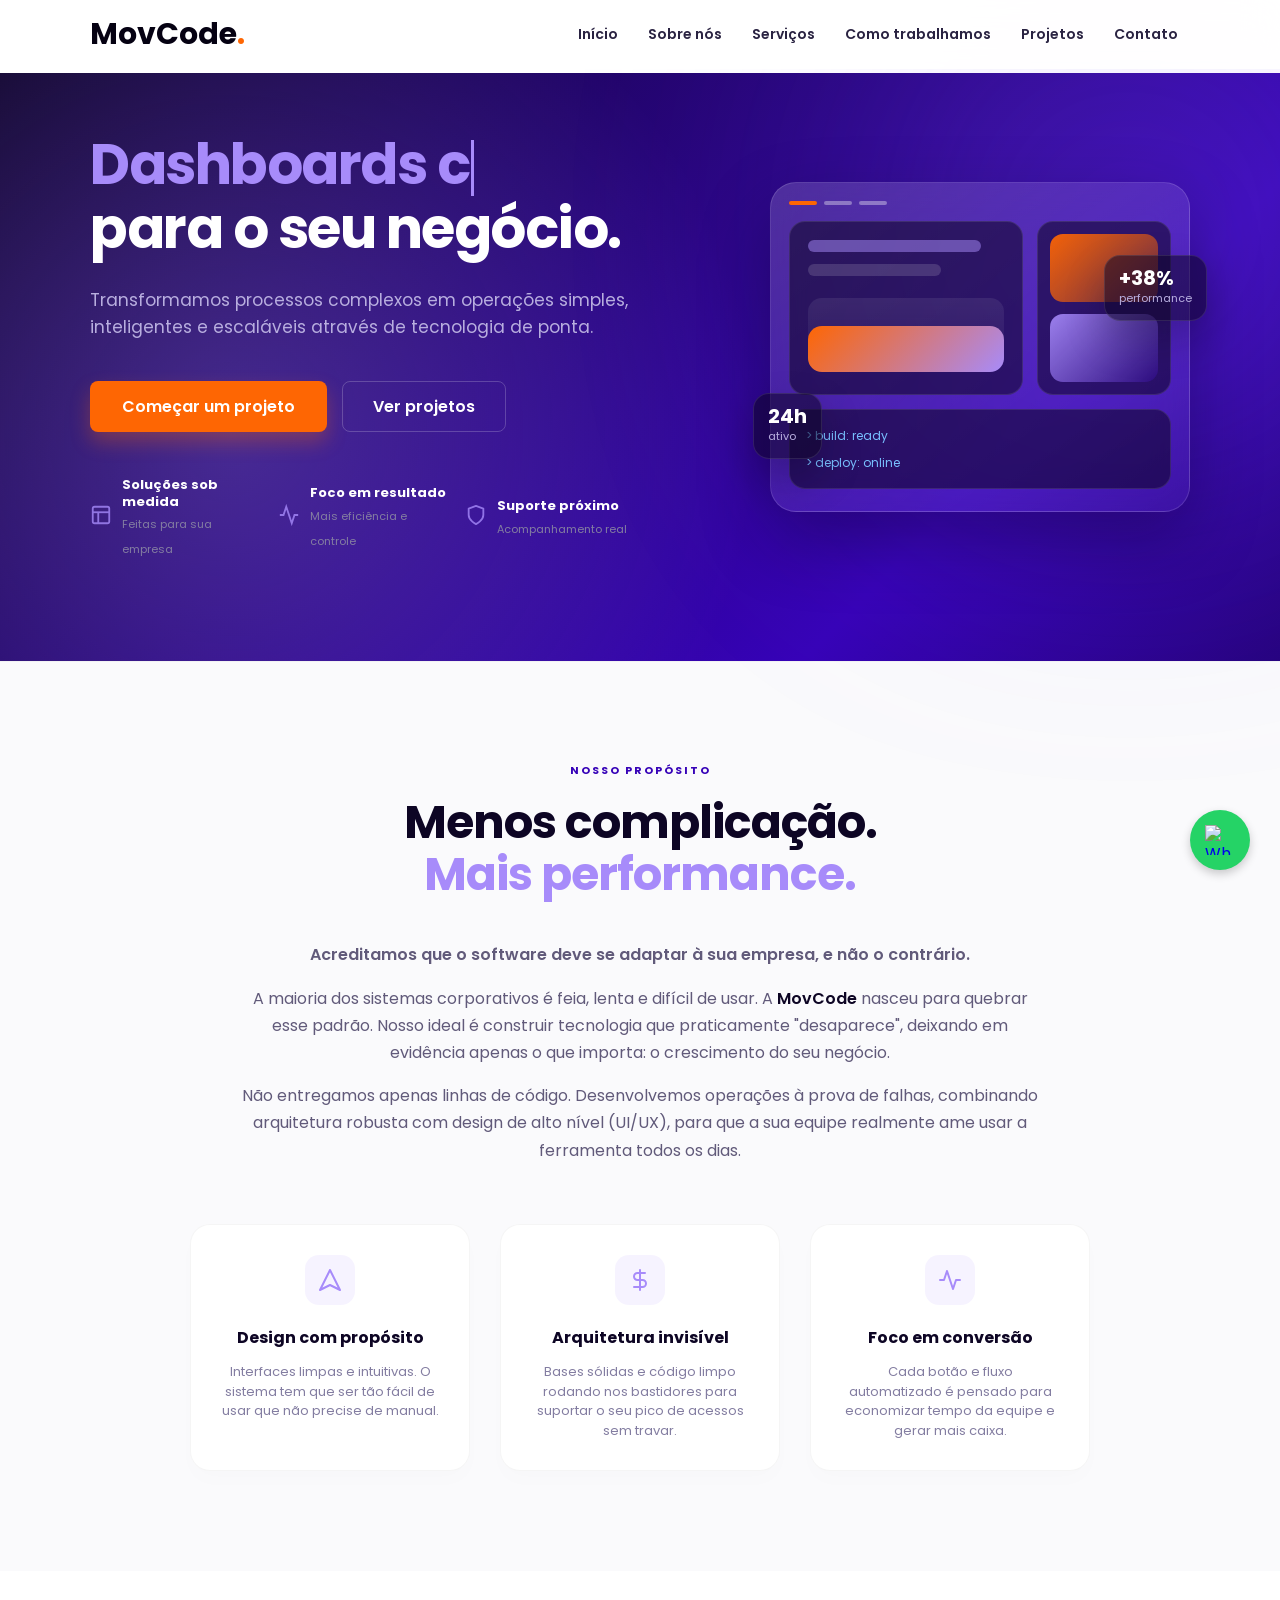
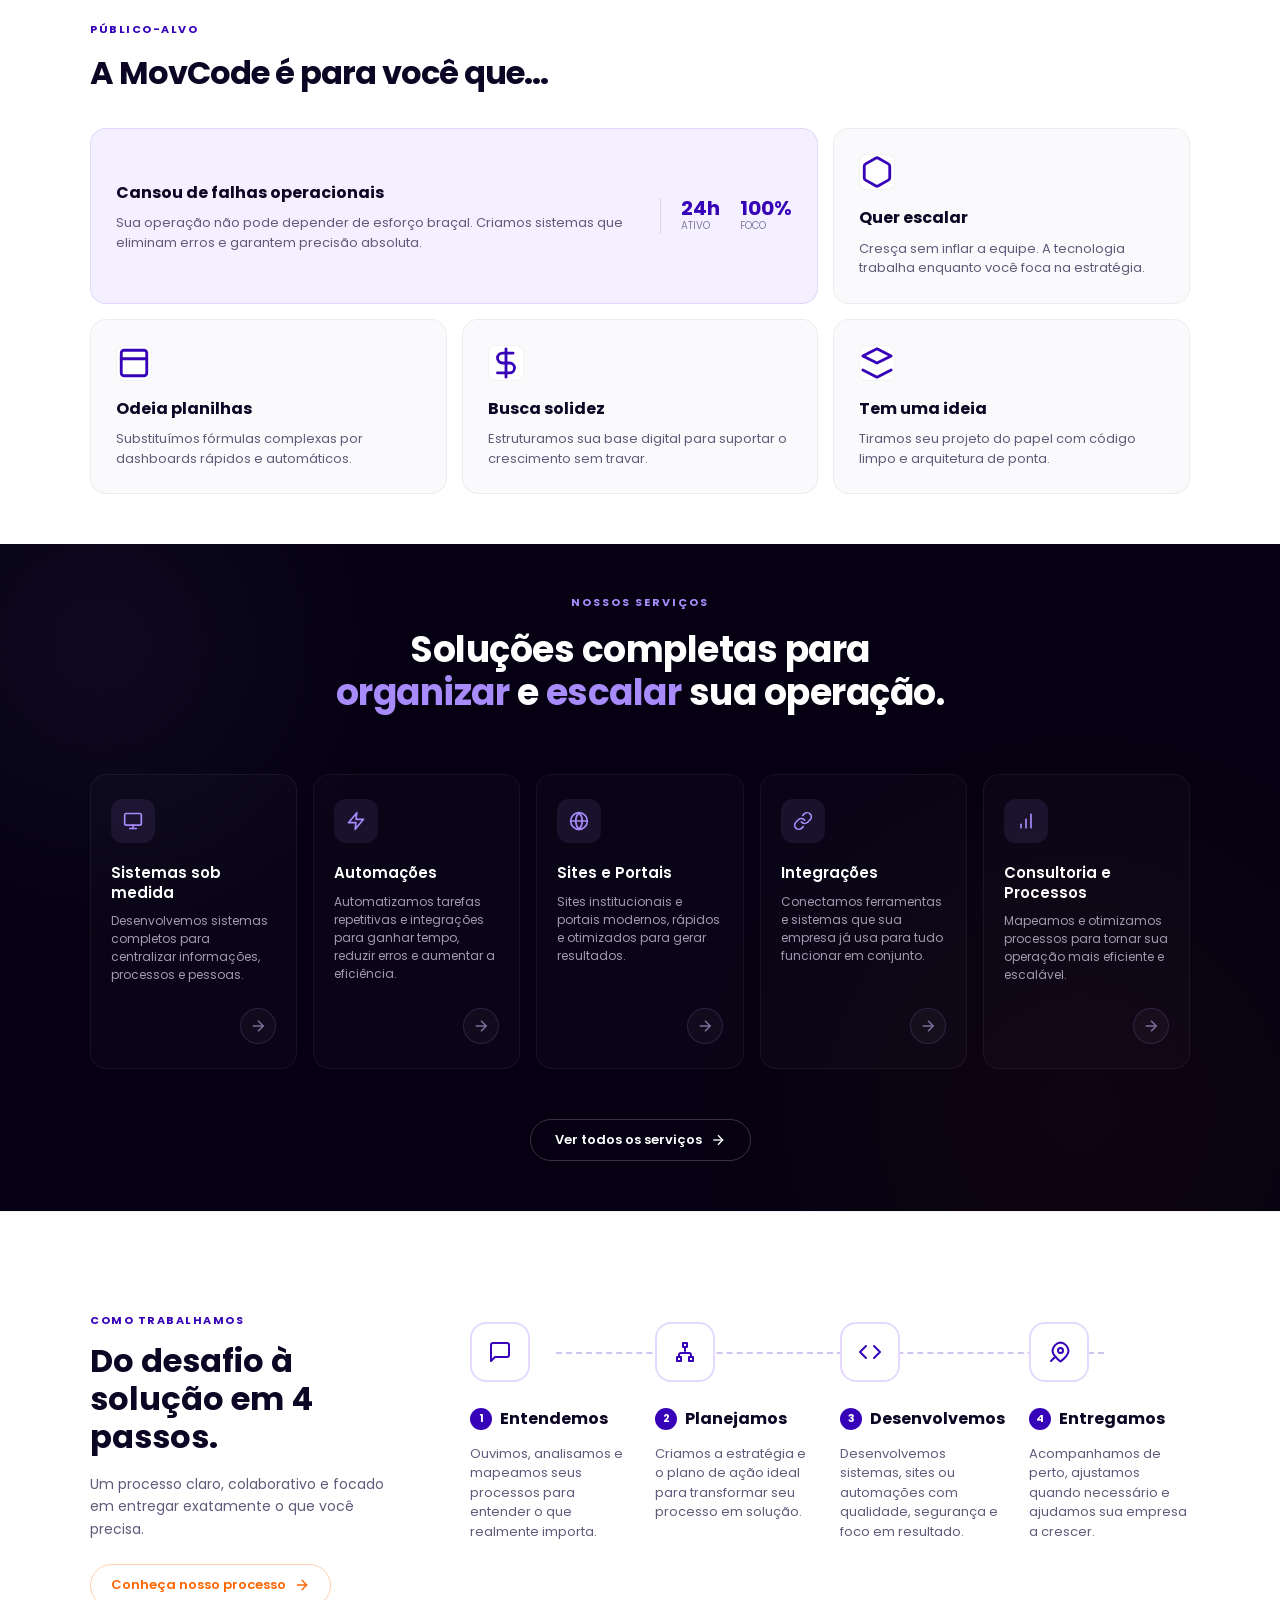
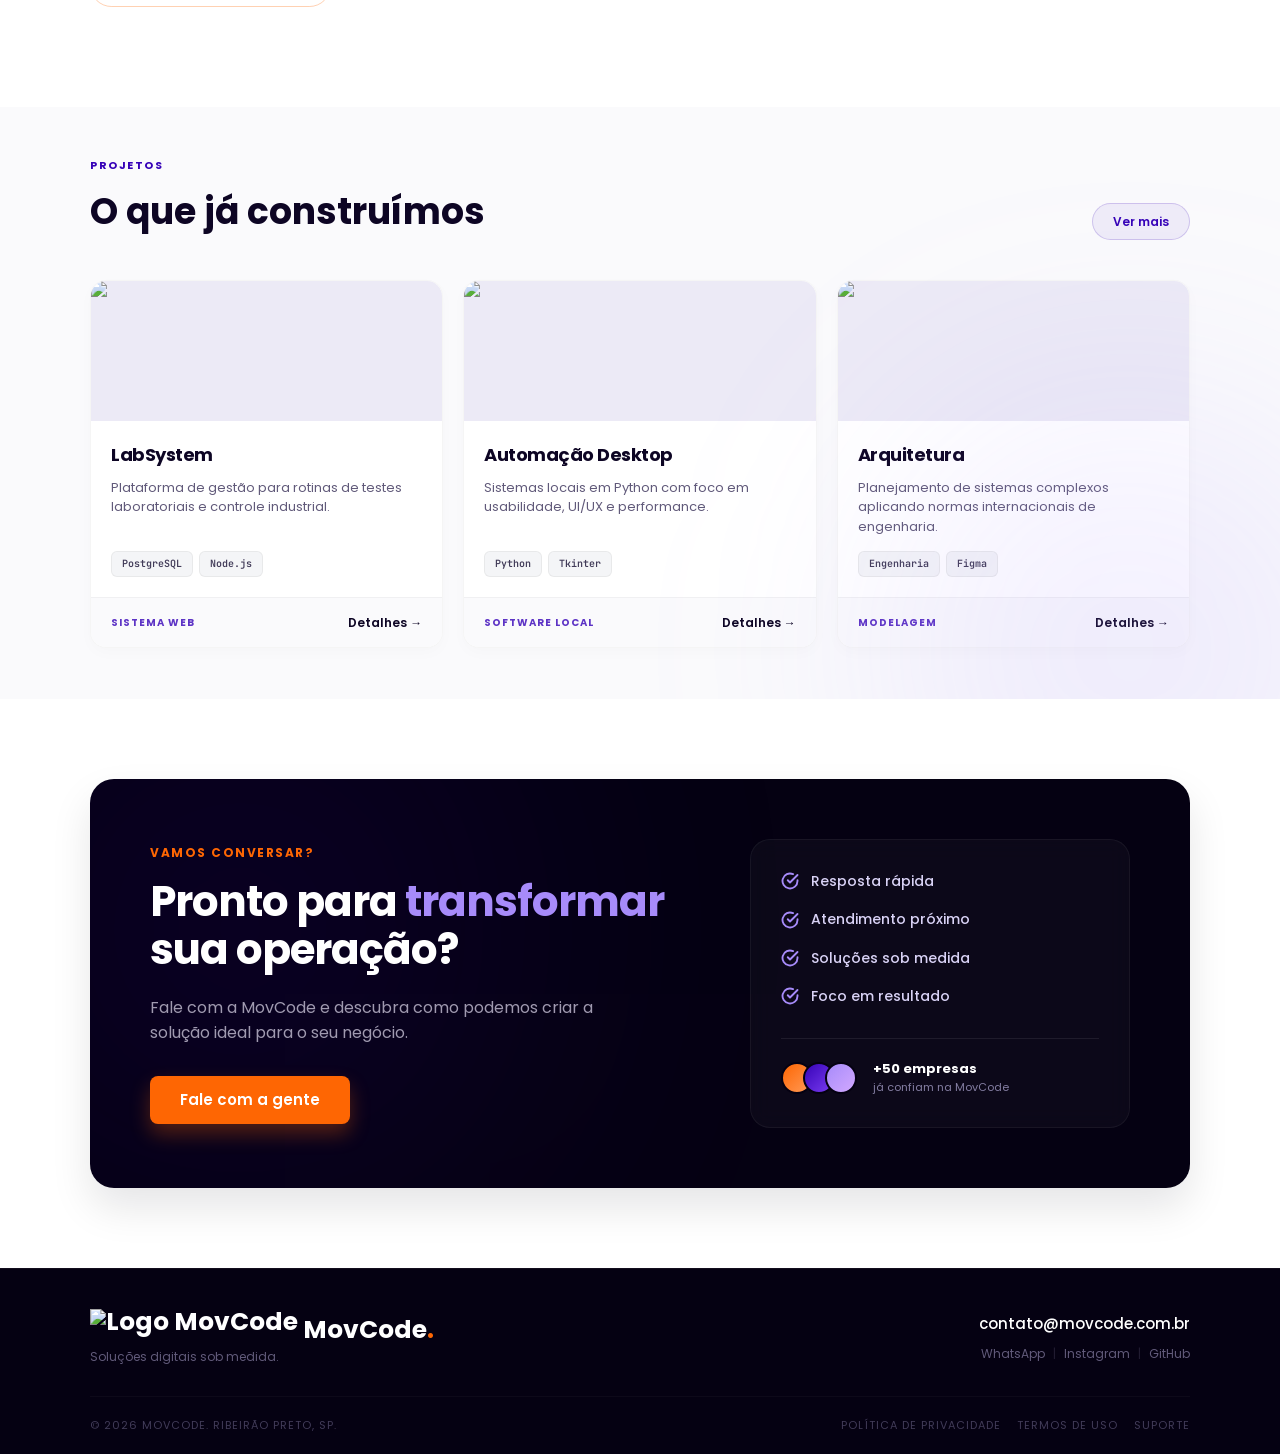
==== commit c1b41066: "atualização da pagina e correcoes visuais" ====
--- a/index.html
+++ b/index.html
@@ -39,11 +39,16 @@
 <body>
 
     <header class="site-header">
-        <div class="container">
+        <div class="container header-container">
             <a href="#inicio" class="logo">
-                <span>Mov</span><span style="color: #6a11cb;">Code.</span>
+                <span>MovCode</span><span class="logo-dot">.</span>
             </a>
-            <nav aria-label="Navegação principal">
+            <button class="nav-toggle" type="button" aria-label="Abrir menu" aria-controls="main-navigation" aria-expanded="false">
+                <span></span>
+                <span></span>
+                <span></span>
+            </button>
+            <nav id="main-navigation" aria-label="Navegação principal">
                 <ul>
                     <li><a href="#inicio">Início</a></li>
                     <li><a href="#sobre">Sobre nós</a></li>
@@ -105,16 +110,36 @@
         </div>
 
             <div class="hero-visual">
-                <div class="tech-orbit">
-                    <div class="orbit-ring ring-1"></div>
-                    <div class="orbit-ring ring-2"></div>
-                    <div class="orbit-ring ring-3"></div>
-                    
-                    <div class="orbit-core">
-                        <div class="core-pulse"></div>
-                        <div class="core-solid">
-                            <svg viewBox="0 0 24 24" fill="none" stroke="currentColor" stroke-width="2" stroke-linecap="round" stroke-linejoin="round"><polygon points="13 2 3 14 12 14 11 22 21 10 12 10 13 2"></polygon></svg>
-                        </div>
+                <div class="hero-dashboard" aria-hidden="true">
+                    <div class="dashboard-topbar">
+                        <span></span>
+                        <span></span>
+                        <span></span>
+                    </div>
+                    <div class="dashboard-screen">
+                        <div class="dashboard-main">
+                            <div class="dashboard-line line-wide"></div>
+                            <div class="dashboard-line"></div>
+                            <div class="dashboard-progress">
+                                <span></span>
+                            </div>
+                        </div>
+                        <div class="dashboard-side">
+                            <div class="mini-panel panel-orange"></div>
+                            <div class="mini-panel panel-purple"></div>
+                        </div>
+                    </div>
+                    <div class="dashboard-terminal">
+                        <span>&gt; build: ready</span>
+                        <span>&gt; deploy: online</span>
+                    </div>
+                    <div class="floating-card floating-card-one">
+                        <strong>+38%</strong>
+                        <span>performance</span>
+                    </div>
+                    <div class="floating-card floating-card-two">
+                        <strong>24h</strong>
+                        <span>ativo</span>
                     </div>
                 </div>
             </div>
@@ -236,59 +261,59 @@
 
         <div class="servicos-grid escondido">
             
-            <div class="servico-card-dark">
+            <div class="servico-card-dark" data-service-detail="Ideal para empresas que precisam sair de planilhas soltas e processos manuais. Criamos sistemas internos, dashboards, portais administrativos e fluxos digitais sob medida para a rotina real da equipe." data-service-tags="Sistemas internos,Dashboards,Gestão operacional">
                 <div class="servico-icon-dark">
                     <svg viewBox="0 0 24 24" fill="none" stroke="currentColor" stroke-width="2" stroke-linecap="round" stroke-linejoin="round"><rect x="2" y="3" width="20" height="14" rx="2" ry="2"></rect><line x1="8" y1="21" x2="16" y2="21"></line><line x1="12" y1="17" x2="12" y2="21"></line></svg>
                 </div>
                 <h3>Sistemas sob medida</h3>
                 <p>Desenvolvemos sistemas completos para centralizar informações, processos e pessoas.</p>
-                <div class="servico-arrow">
+                <button type="button" class="servico-arrow" aria-label="Ver detalhes de Sistemas sob medida">
                     <svg width="20" height="20" viewBox="0 0 24 24" fill="none" stroke="currentColor" stroke-width="2"><line x1="5" y1="12" x2="19" y2="12"></line><polyline points="12 5 19 12 12 19"></polyline></svg>
-                </div>
-            </div>
-
-            <div class="servico-card-dark">
+                </button>
+            </div>
+
+            <div class="servico-card-dark" data-service-detail="Construímos automações para eliminar tarefas repetitivas, organizar dados entre ferramentas e deixar operações recorrentes mais rápidas. O foco é reduzir erro manual e liberar tempo da equipe." data-service-tags="Rotinas automáticas,Integrações,Produtividade">
                 <div class="servico-icon-dark">
                     <svg viewBox="0 0 24 24" fill="none" stroke="currentColor" stroke-width="2" stroke-linecap="round" stroke-linejoin="round"><polygon points="13 2 3 14 12 14 11 22 21 10 12 10 13 2"></polygon></svg>
                 </div>
                 <h3>Automações</h3>
                 <p>Automatizamos tarefas repetitivas e integrações para ganhar tempo, reduzir erros e aumentar a eficiência.</p>
-                <div class="servico-arrow">
+                <button type="button" class="servico-arrow" aria-label="Ver detalhes de Automações">
                     <svg width="20" height="20" viewBox="0 0 24 24" fill="none" stroke="currentColor" stroke-width="2"><line x1="5" y1="12" x2="19" y2="12"></line><polyline points="12 5 19 12 12 19"></polyline></svg>
-                </div>
-            </div>
-
-            <div class="servico-card-dark">
+                </button>
+            </div>
+
+            <div class="servico-card-dark" data-service-detail="Desenvolvemos sites e portais com estrutura moderna, boa performance e foco em conversão. Cuidamos da experiência, organização das páginas e base técnica para o projeto crescer com consistência." data-service-tags="Sites institucionais,Portais,Performance">
                 <div class="servico-icon-dark">
                     <svg viewBox="0 0 24 24" fill="none" stroke="currentColor" stroke-width="2" stroke-linecap="round" stroke-linejoin="round"><circle cx="12" cy="12" r="10"></circle><line x1="2" y1="12" x2="22" y2="12"></line><path d="M12 2a15.3 15.3 0 0 1 4 10 15.3 15.3 0 0 1-4 10 15.3 15.3 0 0 1-4-10 15.3 15.3 0 0 1 4-10z"></path></svg>
                 </div>
                 <h3>Sites e Portais</h3>
                 <p>Sites institucionais e portais modernos, rápidos e otimizados para gerar resultados.</p>
-                <div class="servico-arrow">
+                <button type="button" class="servico-arrow" aria-label="Ver detalhes de Sites e Portais">
                     <svg width="20" height="20" viewBox="0 0 24 24" fill="none" stroke="currentColor" stroke-width="2"><line x1="5" y1="12" x2="19" y2="12"></line><polyline points="12 5 19 12 12 19"></polyline></svg>
-                </div>
-            </div>
-
-            <div class="servico-card-dark">
+                </button>
+            </div>
+
+            <div class="servico-card-dark" data-service-detail="Conectamos sistemas, ERPs, CRMs, formulários, bancos de dados e APIs para que as informações circulem sem retrabalho. A entrega pode envolver sincronização, tratamento de dados e monitoramento." data-service-tags="APIs,ERPs e CRMs,Sincronização">
                 <div class="servico-icon-dark">
                     <svg viewBox="0 0 24 24" fill="none" stroke="currentColor" stroke-width="2" stroke-linecap="round" stroke-linejoin="round"><path d="M10 13a5 5 0 0 0 7.54.54l3-3a5 5 0 0 0-7.07-7.07l-1.72 1.71"></path><path d="M14 11a5 5 0 0 0-7.54-.54l-3 3a5 5 0 0 0 7.07 7.07l1.71-1.71"></path></svg>
                 </div>
                 <h3>Integrações</h3>
                 <p>Conectamos ferramentas e sistemas que sua empresa já usa para tudo funcionar em conjunto.</p>
-                <div class="servico-arrow">
+                <button type="button" class="servico-arrow" aria-label="Ver detalhes de Integrações">
                     <svg width="20" height="20" viewBox="0 0 24 24" fill="none" stroke="currentColor" stroke-width="2"><line x1="5" y1="12" x2="19" y2="12"></line><polyline points="12 5 19 12 12 19"></polyline></svg>
-                </div>
-            </div>
-
-            <div class="servico-card-dark">
+                </button>
+            </div>
+
+            <div class="servico-card-dark" data-service-detail="Mapeamos gargalos, fluxos e decisões operacionais antes de propor tecnologia. A consultoria ajuda a transformar uma ideia ou dor interna em um plano prático de melhoria e execução." data-service-tags="Mapeamento,Arquitetura,Melhoria contínua">
                 <div class="servico-icon-dark">
                     <svg viewBox="0 0 24 24" fill="none" stroke="currentColor" stroke-width="2" stroke-linecap="round" stroke-linejoin="round"><line x1="12" y1="20" x2="12" y2="10"></line><line x1="18" y1="20" x2="18" y2="4"></line><line x1="6" y1="20" x2="6" y2="16"></line></svg>
                 </div>
                 <h3>Consultoria e Processos</h3>
                 <p>Mapeamos e otimizamos processos para tornar sua operação mais eficiente e escalável.</p>
-                <div class="servico-arrow">
+                <button type="button" class="servico-arrow" aria-label="Ver detalhes de Consultoria e Processos">
                     <svg width="20" height="20" viewBox="0 0 24 24" fill="none" stroke="currentColor" stroke-width="2"><line x1="5" y1="12" x2="19" y2="12"></line><polyline points="12 5 19 12 12 19"></polyline></svg>
-                </div>
+                </button>
             </div>
 
         </div>
@@ -302,6 +327,25 @@
 
     </div>
 </section>
+
+    <div class="project-modal service-modal" id="serviceModal" aria-hidden="true">
+        <div class="project-modal__overlay" data-service-close></div>
+        <div class="project-modal__dialog service-modal__dialog" role="dialog" aria-modal="true" aria-labelledby="serviceModalTitle">
+            <button type="button" class="project-modal__close" aria-label="Fechar detalhes" data-service-close>×</button>
+            <div class="service-modal__visual" aria-hidden="true">
+                <div class="service-modal__icon" id="serviceModalIcon"></div>
+                <span>Movii</span>
+            </div>
+            <div class="project-modal__content service-modal__content">
+                <span class="project-modal__type">Serviço</span>
+                <h3 id="serviceModalTitle"></h3>
+                <p id="serviceModalSummary"></p>
+                <p id="serviceModalDetail"></p>
+                <div class="project-modal__tags" id="serviceModalTags"></div>
+                <a href="#contato" class="btn-destaque service-modal__cta" data-service-close>Falar sobre esse serviço</a>
+            </div>
+        </div>
+    </div>
 
     <section id="processo">
         <div class="container">
@@ -382,7 +426,8 @@
 
                 <div class="projeto-card">
                     <div class="projeto-thumb projeto-thumb-1">
-                        <div class="projeto-thumb-code">
+                        <div class="projeto-photo-slot">
+                            <img src="assets/images/projects/project-cover-default.jpg" alt="Prévia do sistema LabSystem" loading="lazy">
 <span class="tc">// LabSystem — rotina de testes</span>
 <span class="tk">interface</span> <span class="tf">TesteTinta</span> {
   id: <span class="ts">string</span>;
@@ -400,13 +445,14 @@
                     </div>
                     <div class="projeto-footer">
                         <span class="projeto-tipo">Sistema Web</span>
-                        <a href="https://github.com/movcode-solutions" target="_blank" class="projeto-link">Detalhes →</a>
+                        <a href="#projectModal" class="projeto-link" data-project-description="O LabSystem centraliza rotinas laboratoriais e transforma etapas de controle industrial em um fluxo mais claro para a equipe. A proposta é reduzir falhas manuais, organizar históricos de testes, facilitar consultas rápidas e dar mais previsibilidade para decisões operacionais. O sistema foi pensado para empresas que precisam acompanhar dados técnicos com precisão, segurança e uma interface fácil de usar no dia a dia." data-project-images="assets/images/projects/project-cover-default.jpg,assets/images/projects/project-cover-default.jpg,assets/images/projects/project-cover-default.jpg">Detalhes →</a>
                     </div>
                 </div>
 
                 <div class="projeto-card">
                     <div class="projeto-thumb projeto-thumb-2">
-                        <div class="projeto-thumb-code">
+                        <div class="projeto-photo-slot">
+                            <img src="assets/images/projects/project-cover-default.jpg" alt="Prévia do sistema de automação desktop" loading="lazy">
 <span class="tc"># sistema_interno.py</span>
 <span class="tk">import</span> <span class="tf">customtkinter</span>
 
@@ -424,13 +470,14 @@
                     </div>
                     <div class="projeto-footer">
                         <span class="projeto-tipo">Software Local</span>
-                        <a href="https://github.com/movcode-solutions" target="_blank" class="projeto-link">Detalhes →</a>
+                        <a href="#projectModal" class="projeto-link" data-project-description="A automação desktop foi criada para substituir tarefas repetitivas por uma operação local mais rápida, consistente e simples. O foco é entregar uma ferramenta leve, com interface objetiva, que ajude a equipe a executar processos internos sem depender de planilhas complexas ou rotinas manuais. Ideal para empresas que precisam de produtividade sem perder controle sobre a operação." data-project-images="assets/images/projects/project-cover-default.jpg,assets/images/projects/project-cover-default.jpg,assets/images/projects/project-cover-default.jpg">Detalhes →</a>
                     </div>
                 </div>
 
                 <div class="projeto-card">
                     <div class="projeto-thumb projeto-thumb-3">
-                        <div class="projeto-thumb-code">
+                        <div class="projeto-photo-slot">
+                            <img src="assets/images/projects/project-cover-default.jpg" alt="Prévia de arquitetura de sistema" loading="lazy">
 <span class="tc">/* Modelagem */</span>
 [Elicitação] -> [Requisitos]
 [Arquitetura] -> [Classes]
@@ -446,20 +493,36 @@
                     </div>
                     <div class="projeto-footer">
                         <span class="projeto-tipo">Modelagem</span>
-                        <a href="https://github.com/movcode-solutions" target="_blank" class="projeto-link">Detalhes →</a>
+                        <a href="#projectModal" class="projeto-link" data-project-description="A etapa de arquitetura organiza a base técnica antes do desenvolvimento começar. Mapeamos requisitos, fluxos, entidades, telas e decisões estruturais para que o sistema nasça com direção clara e menos retrabalho. Esse tipo de projeto é indicado quando a ideia já existe, mas precisa virar um plano técnico confiável, bem documentado e pronto para execução." data-project-images="assets/images/projects/project-cover-default.jpg,assets/images/projects/project-cover-default.jpg,assets/images/projects/project-cover-default.jpg">Detalhes →</a>
                     </div>
                 </div>
 
             </div>
         </div>
     </section>
+
+    <div class="project-modal" id="projectModal" aria-hidden="true">
+        <div class="project-modal__overlay" data-project-close></div>
+        <div class="project-modal__dialog" role="dialog" aria-modal="true" aria-labelledby="projectModalTitle">
+            <button type="button" class="project-modal__close" aria-label="Fechar detalhes" data-project-close>×</button>
+            <div class="project-modal__gallery">
+                <img id="projectModalImage" src="assets/images/projects/project-cover-default.jpg" alt="">
+            </div>
+            <div class="project-modal__content">
+                <span class="project-modal__type" id="projectModalType"></span>
+                <h3 id="projectModalTitle"></h3>
+                <p id="projectModalDescription"></p>
+                <div class="project-modal__tags" id="projectModalTags"></div>
+                <div class="project-modal__thumbs" id="projectModalThumbs"></div>
+            </div>
+        </div>
+    </div>
 
 
 
     <section id="contato">
         <div class="container">
             <div class="cta-final-box escondido">
-                
                 <div class="cta-left">
                     <span class="cta-eyebrow">Vamos conversar?</span>
                     <h2>Pronto para <span class="destaque-roxo">transformar</span><br>sua operação?</h2>
@@ -468,9 +531,6 @@
                     <div class="cta-actions-row">
                         <a href="https://wa.me/5516000000000" target="_blank" class="btn-destaque">
                             Fale com a gente
-                        </a>
-                        <a href="#projetos" class="btn-outline-claro">
-                            Ver projetos
                         </a>
                     </div>
                 </div>
@@ -519,6 +579,8 @@
         <img src="assets/images/icons/logo-whatsapp.png" alt="WhatsApp" loading="lazy" class="whatsapp-btn__icon">
     </a>
 
+    </main>
+
 
     <footer class="footer-compacto">
         <div class="container">
@@ -556,4 +618,4 @@
 
     <script src="script.js"></script>
 </body>
-</html>+</html>
--- a/style.css
+++ b/style.css
@@ -15,12 +15,16 @@
     --terminal-comment: #8b949e;
 }
 
-html { scroll-behavior: smooth; }
+html { scroll-behavior: smooth; max-width: 100%; overflow-x: hidden; }
 * { margin: 0; padding: 0; box-sizing: border-box; font-family: 'Poppins', sans-serif; }
-body { color: var(--escuro); background-color: var(--branco); line-height: 1.6; overflow-x: hidden; }
-
-section { scroll-margin-top: 70px; }
-#inicio { scroll-margin-top: 0; }
+body { width: 100%; max-width: 100%; color: var(--escuro); background-color: var(--branco); line-height: 1.6; overflow-x: hidden; padding-top: 73px; }
+body.project-modal-open { overflow: hidden; }
+img, svg { max-width: 100%; }
+a, button { -webkit-tap-highlight-color: transparent; }
+h1, h2, h3, h4, p, a, span, strong, li { overflow-wrap: break-word; }
+
+section { scroll-margin-top: 82px; }
+#inicio { scroll-margin-top: 73px; }
 
 .container { width: 90%; max-width: 1100px; margin: 0 auto; }
 
@@ -29,29 +33,117 @@
    HEADER
 ========================================= */
 header {
-    background-color: var(--branco);
-    padding: 15px 0;
-    box-shadow: 0 4px 10px rgba(0,0,0,0.05);
-    position: sticky;
+    background: rgba(255,255,255,0.9);
+    padding: 14px 0;
+    border-bottom: 1px solid transparent;
+    box-shadow: none;
+    position: fixed;
     top: 0;
-    z-index: 1000;
-    transition: all 0.5s ease;
-}
-header.scrolled { box-shadow: 0 10px 30px rgba(0,0,0,0.1); }
-header .container { display: flex; justify-content: space-between; align-items: center; }
-
-.logo { font-size: 28px; font-weight: 700; color: var(--primaria); text-decoration: none; z-index: 101; }
-.logo span { color: var(--destaque); }
-
-nav ul { display: flex; list-style: none; gap: 30px; }
-nav ul li a { text-decoration: none; color: var(--escuro); font-weight: 500; font-size: 15px; transition: 0.3s; }
-nav ul li a:hover { color: var(--destaque); }
+    left: 0;
+    width: 100%;
+    z-index: 1800;
+    transition: padding 0.3s ease, box-shadow 0.3s ease, background-color 0.3s ease, border-color 0.3s ease;
+    backdrop-filter: blur(16px);
+}
+header.scrolled {
+    padding: 10px 0;
+    background: rgba(255,255,255,0.96);
+    border-bottom-color: rgba(55,3,184,0.08);
+    box-shadow: 0 16px 40px rgba(13,5,36,0.12);
+}
+header .container,
+.header-container {
+    display: flex;
+    justify-content: space-between;
+    align-items: center;
+    gap: 22px;
+}
+
+.logo {
+    font-size: clamp(24px, 3vw, 30px);
+    font-weight: 700;
+    color: #050112;
+    text-decoration: none;
+    z-index: 1002;
+    line-height: 1;
+    display: inline-flex;
+    align-items: baseline;
+    white-space: nowrap;
+}
+.logo span:first-child { color: #050112; }
+.logo .logo-dot { color: var(--destaque); }
+
+nav ul { display: flex; align-items: center; list-style: none; gap: 6px; }
+nav ul li a {
+    position: relative;
+    text-decoration: none;
+    color: #2a2342;
+    font-weight: 600;
+    font-size: 14px;
+    transition: color 0.25s ease;
+    display: inline-flex;
+    align-items: center;
+    min-height: 40px;
+    padding: 8px 12px;
+    border-radius: 999px;
+    white-space: nowrap;
+}
+nav ul li a::after {
+    content: "";
+    position: absolute;
+    left: 12px;
+    right: 12px;
+    bottom: 6px;
+    height: 2px;
+    border-radius: 999px;
+    background: linear-gradient(90deg, var(--primaria), var(--destaque));
+    transform: scaleX(0);
+    transform-origin: center;
+    opacity: 0;
+    transition: transform 0.25s ease, opacity 0.25s ease;
+}
+nav ul li a:hover {
+    color: var(--primaria);
+}
+nav ul li a:hover::after,
+nav ul li a:focus-visible::after {
+    transform: scaleX(1);
+    opacity: 1;
+}
+
+.nav-toggle {
+    display: none;
+    width: 44px;
+    height: 44px;
+    border: 0;
+    border-radius: 0;
+    background: transparent;
+    color: var(--primaria);
+    cursor: pointer;
+    align-items: center;
+    justify-content: center;
+    flex-direction: column;
+    gap: 5px;
+    z-index: 1002;
+}
+.nav-toggle span {
+    width: 20px;
+    height: 2px;
+    border-radius: 999px;
+    background: currentColor;
+    transition: transform 0.25s ease, opacity 0.25s ease;
+}
+body.nav-open .nav-toggle span:nth-child(1) { transform: translateY(7px) rotate(45deg); }
+body.nav-open .nav-toggle span:nth-child(2) { opacity: 0; }
+body.nav-open .nav-toggle span:nth-child(3) { transform: translateY(-7px) rotate(-45deg); }
 
 /* =========================================
    TOP WRAPPER
 ========================================= */
 .top-wrapper {
-    background: radial-gradient(circle at 20% 30%, #4a09f0 0%, var(--primaria) 50%, #20026b 100%);
+    background:
+        radial-gradient(circle at 18% 24%, rgba(167,139,250,0.28) 0%, transparent 34%),
+        linear-gradient(135deg, #12062F 0%, #3703B8 50%, #050112 100%);
     display: flex;
     flex-direction: column;
     position: relative;
@@ -60,7 +152,7 @@
     content: '';
     position: absolute;
     width: 500px; height: 500px;
-    background: var(--destaque);
+    background: #A78BFA;
     filter: blur(150px);
     opacity: 0.2;
     top: -100px; right: -100px;
@@ -200,7 +292,8 @@
 .btn-destaque {
     background-color: var(--destaque); color: var(--branco); padding: 15px 32px;
     text-decoration: none; border-radius: 8px; font-weight: 600; transition: 0.3s;
-    display: inline-block; border: none; cursor: pointer;
+    display: inline-flex; align-items: center; justify-content: center; border: none; cursor: pointer;
+    line-height: 1.2;
     box-shadow: 0 10px 20px rgba(254,102,3,0.3);
 }
 .btn-destaque:hover { transform: translateY(-3px); box-shadow: 0 10px 20px rgba(254,102,3,0.5); }
@@ -209,7 +302,7 @@
 .btn-outline {
     background-color: transparent; color: var(--primaria); border: 2px solid var(--primaria);
     padding: 12px 28px; border-radius: 8px; text-decoration: none; font-weight: 600;
-    transition: 0.3s; display: inline-block;
+    transition: 0.3s; display: inline-flex; align-items: center; justify-content: center; line-height: 1.2;
 }
 .btn-outline:hover { background-color: var(--primaria); color: var(--branco); }
 
@@ -222,7 +315,10 @@
     font-weight: 600;
     font-size: 15px;
     transition: 0.3s;
-    display: inline-block;
+    display: inline-flex;
+    align-items: center;
+    justify-content: center;
+    line-height: 1.2;
 }
 .btn-outline-claro:hover {
     background: rgba(255, 255, 255, 0.1);
@@ -237,7 +333,10 @@
     text-decoration: none;
     font-weight: 600;
     transition: 0.3s;
-    display: inline-block;
+    display: inline-flex;
+    align-items: center;
+    justify-content: center;
+    line-height: 1.2;
 }
 .btn-outline-hero:hover { background: rgba(255,255,255,0.1); border-color: var(--branco); }
 
@@ -326,14 +425,15 @@
 
 .hero-btns { display: flex; gap: 15px; margin-bottom: 45px; flex-wrap: wrap; }
 
-.hero-benefits { display: flex; flex-wrap: wrap; gap: 24px; }
-.benefit-item { display: flex; gap: 12px; align-items: center; }
-.benefit-icon { color: #a78bfa; opacity: 0.8; }
+.hero-benefits { display: flex; flex-wrap: nowrap; gap: 18px; align-items: center; }
+.benefit-item { display: flex; gap: 10px; align-items: center; flex: 1 1 0; min-width: 0; }
+.benefit-icon { color: #a78bfa; opacity: 0.8; flex-shrink: 0; }
 .benefit-icon svg { width: 22px; height: 22px; }
-.benefit-txt strong { display: block; font-size: 13px; color: var(--branco); }
+.benefit-txt { min-width: 0; }
+.benefit-txt strong { display: block; font-size: 13px; color: var(--branco); line-height: 1.25; }
 .benefit-txt span { font-size: 11px; color: #837da1; }
 
-/* Lado direito: Órbita Tech */
+/* Lado direito: painel visual */
 .hero-visual {
     flex: 1;
     display: flex;
@@ -341,66 +441,89 @@
     align-items: center;
 }
 
-.tech-orbit {
+.hero-dashboard {
     position: relative;
-    width: 400px;
-    height: 400px;
-    display: flex;
-    align-items: center;
-    justify-content: center;
-}
-
-.orbit-ring {
+    width: min(100%, 420px);
+    min-height: 330px;
+    padding: 18px;
+    border-radius: 26px;
+    background: linear-gradient(145deg, rgba(255,255,255,0.16), rgba(255,255,255,0.04));
+    border: 1px solid rgba(255,255,255,0.14);
+    box-shadow: 0 28px 70px rgba(5,1,18,0.32);
+    backdrop-filter: blur(18px);
+}
+
+.dashboard-topbar { display: flex; gap: 7px; margin-bottom: 16px; }
+.dashboard-topbar span {
+    width: 28px;
+    height: 4px;
+    border-radius: 2px;
+    background: rgba(255,255,255,0.36);
+}
+.dashboard-topbar span:first-child { background: var(--destaque); }
+
+.dashboard-screen {
+    display: grid;
+    grid-template-columns: 1.4fr 0.8fr;
+    gap: 14px;
+}
+.dashboard-main,
+.dashboard-side,
+.dashboard-terminal,
+.floating-card {
+    border: 1px solid rgba(255,255,255,0.1);
+    background: rgba(13,5,36,0.54);
+    border-radius: 16px;
+}
+.dashboard-main { padding: 18px; min-height: 155px; }
+.dashboard-line {
+    height: 12px;
+    width: 68%;
+    border-radius: 999px;
+    background: rgba(255,255,255,0.14);
+    margin-bottom: 12px;
+}
+.line-wide { width: 88%; background: rgba(167,139,250,0.5); }
+.dashboard-progress {
+    height: 74px;
+    margin-top: 22px;
+    border-radius: 14px;
+    background: linear-gradient(180deg, rgba(255,255,255,0.08), rgba(255,255,255,0.02));
+    overflow: hidden;
+    display: flex;
+    align-items: flex-end;
+}
+.dashboard-progress span {
+    display: block;
+    width: 100%;
+    height: 62%;
+    background: linear-gradient(135deg, var(--destaque), #A78BFA);
+    border-radius: 14px 14px 0 0;
+}
+.dashboard-side { padding: 12px; display: grid; gap: 12px; }
+.mini-panel { border-radius: 13px; min-height: 68px; }
+.panel-orange { background: linear-gradient(135deg, rgba(254,102,3,0.95), rgba(254,102,3,0.3)); }
+.panel-purple { background: linear-gradient(135deg, rgba(167,139,250,0.9), rgba(55,3,184,0.28)); }
+.dashboard-terminal {
+    margin-top: 14px;
+    padding: 16px;
+    display: grid;
+    gap: 8px;
+    color: #79c0ff;
+    font-family: 'JetBrains Mono', monospace;
+    font-size: 12px;
+}
+.floating-card {
     position: absolute;
-    border-radius: 50%;
-    border: 1px solid rgba(255, 255, 255, 0.05);
-}
-
-.ring-1 { width: 380px; height: 380px; border-top-color: var(--primaria); animation: spin 15s linear infinite; }
-.ring-2 { width: 280px; height: 280px; border-right-color: var(--destaque); border-bottom-color: rgba(254,102,3,0.2); animation: spinReverse 10s linear infinite; }
-.ring-3 { width: 180px; height: 180px; border: 1px dashed rgba(167,139,250,0.3); animation: spin 20s linear infinite; }
-
-.orbit-core {
-    position: relative;
-    width: 70px;
-    height: 70px;
-    display: flex;
-    align-items: center;
-    justify-content: center;
-    z-index: 2;
-}
-
-.core-solid {
-    width: 100%;
-    height: 100%;
-    background: linear-gradient(135deg, var(--primaria) 0%, var(--destaque) 100%);
-    border-radius: 50%;
-    box-shadow: 0 0 30px rgba(254,102,3,0.4);
-    display: flex;
-    align-items: center;
-    justify-content: center;
-    color: var(--branco);
-    position: relative;
-    z-index: 2;
-}
-.core-solid svg { width: 28px; height: 28px; }
-
-.core-pulse {
-    position: absolute;
-    width: 100%;
-    height: 100%;
-    border-radius: 50%;
-    background: var(--destaque);
-    animation: pulseEnergy 2.5s infinite ease-out;
-    z-index: 1;
-}
-
-@keyframes spin { 100% { transform: rotate(360deg); } }
-@keyframes spinReverse { 100% { transform: rotate(-360deg); } }
-@keyframes pulseEnergy {
-    0% { transform: scale(1); opacity: 0.6; }
-    100% { transform: scale(2.5); opacity: 0; }
-}
+    padding: 12px 14px;
+    display: grid;
+    gap: 2px;
+    box-shadow: 0 18px 40px rgba(5,1,18,0.24);
+}
+.floating-card strong { font-size: 20px; color: var(--branco); line-height: 1; }
+.floating-card span { font-size: 11px; color: #b8aedf; }
+.floating-card-one { right: -18px; top: 72px; }
+.floating-card-two { left: -18px; bottom: 52px; }
 
 /* Cursor do typewriter */
 .cursor-hero {
@@ -422,7 +545,6 @@
     padding: 100px 0;
     background-color: #FAFAFC;
     border-top: 1px solid rgba(0,0,0,0.03);
-    border-bottom: 1px solid rgba(0,0,0,0.03);
 }
 
 .ideais-wrapper { max-width: 900px; margin: 0 auto; }
@@ -506,7 +628,6 @@
 .bento-white {
     background-color: var(--branco);
     padding: 50px 0;
-    border-top: 1px solid rgba(0,0,0,0.05);
 }
 
 .bento-header-compacto { margin-bottom: 30px; }
@@ -657,8 +778,34 @@
 .servico-card-dark h3 { font-size: 15px; font-weight: 600; color: var(--branco); margin-bottom: 10px; line-height: 1.3; }
 .servico-card-dark p { font-size: 12px; color: #a09ab0; line-height: 1.5; margin-bottom: 24px; flex: 1; }
 
-.servico-arrow { margin-top: auto; align-self: flex-end; color: #413b58; transition: 0.3s; display: flex; }
-.servico-card-dark:hover .servico-arrow { color: var(--branco); transform: translateX(4px); }
+.servico-arrow {
+    width: 36px;
+    height: 36px;
+    margin-top: auto;
+    align-self: flex-end;
+    color: #7c719d;
+    border: 1px solid rgba(167,139,250,0.16);
+    border-radius: 50%;
+    background: rgba(255,255,255,0.03);
+    display: flex;
+    align-items: center;
+    justify-content: center;
+    padding: 0;
+    cursor: pointer;
+    transition: color 0.3s ease, background 0.3s ease, border-color 0.3s ease, transform 0.3s ease, box-shadow 0.3s ease;
+}
+.servico-arrow:focus-visible {
+    outline: 2px solid #A78BFA;
+    outline-offset: 4px;
+}
+.servico-arrow svg { width: 18px; height: 18px; }
+.servico-card-dark:hover .servico-arrow {
+    color: #050112;
+    background: #A78BFA;
+    border-color: #A78BFA;
+    transform: translate(4px, -2px);
+    box-shadow: 0 10px 22px rgba(167,139,250,0.24);
+}
 
 .servicos-footer { text-align: center; position: relative; z-index: 2; }
 
@@ -747,7 +894,7 @@
 ========================================= */
 #projetos {
     padding: 50px 0;
-    background: linear-gradient(135deg, #FE6603 0%, #d94e00 100%);
+    background: #FAFAFC;
     position: relative;
     overflow: hidden;
 }
@@ -755,7 +902,7 @@
     content: '';
     position: absolute;
     width: 500px; height: 500px;
-    background: rgba(255,255,255,0.15);
+    background: rgba(167,139,250,0.12);
     filter: blur(120px);
     bottom: -200px; right: -100px;
     border-radius: 50%;
@@ -774,13 +921,13 @@
 .projetos-eyebrow {
     font-size: 11px;
     font-weight: 700;
-    color: rgba(255,255,255,0.9);
+    color: var(--primaria);
     letter-spacing: 1.5px;
     text-transform: uppercase;
     display: block;
     margin-bottom: 8px;
 }
-#projetos .section-title { color: var(--branco); text-shadow: 0 2px 10px rgba(0,0,0,0.05); }
+#projetos .section-title { color: var(--escuro); text-shadow: none; }
 .projetos-header h2 { margin-bottom: 0; }
 
 .btn-ver-mais {
@@ -791,13 +938,13 @@
     font-size: 12px;
     font-weight: 600;
     text-decoration: none;
-    color: var(--branco);
-    border: 1px solid rgba(255,255,255,0.4);
-    background: rgba(255,255,255,0.1);
+    color: var(--primaria);
+    border: 1px solid rgba(55,3,184,0.18);
+    background: rgba(55,3,184,0.06);
     transition: all 0.3s ease;
     white-space: nowrap;
 }
-.btn-ver-mais:hover { background: var(--branco); color: var(--destaque); border-color: var(--branco); transform: translateY(-3px); box-shadow: 0 10px 20px rgba(0,0,0,0.1); }
+.btn-ver-mais:hover { background: var(--primaria); color: var(--branco); border-color: var(--primaria); transform: translateY(-3px); box-shadow: 0 10px 20px rgba(55,3,184,0.14); }
 
 .projetos-grid {
     display: grid;
@@ -828,6 +975,21 @@
 .projeto-thumb-1 { background: linear-gradient(135deg, #0D1117 0%, #161b22 100%); }
 .projeto-thumb-2 { background: linear-gradient(135deg, #050112 0%, #20026b 100%); }
 .projeto-thumb-3 { background: linear-gradient(135deg, #1a0a00 0%, #b34600 100%); }
+
+.projeto-photo-slot {
+    width: 100%;
+    height: 100%;
+    background: #ECEAF6;
+    font-size: 0;
+    line-height: 0;
+}
+.projeto-photo-slot img {
+    width: 100%;
+    height: 100%;
+    display: block;
+    object-fit: cover;
+}
+.projeto-photo-slot span { display: none; }
 
 .projeto-thumb-code { padding: 15px; color: var(--terminal-green); font-size: 11px; line-height: 1.6; width: 100%; }
 .projeto-thumb-code .tc { color: var(--terminal-comment); }
@@ -858,8 +1020,204 @@
     background: #FAFAFC;
 }
 .projeto-tipo { font-size: 10px; font-weight: 700; letter-spacing: 1px; text-transform: uppercase; color: var(--primaria); opacity: 0.8; }
-.projeto-link { font-size: 12px; color: var(--escuro); text-decoration: none; font-weight: 600; display: flex; align-items: center; gap: 4px; transition: 0.3s; }
+.projeto-link { font-size: 12px; color: var(--escuro); text-decoration: none; font-weight: 600; display: flex; align-items: center; gap: 4px; transition: 0.3s; border: 0; background: transparent; cursor: pointer; font-family: inherit; }
 .projeto-link:hover { color: var(--destaque); transform: translateX(3px); }
+
+.project-modal {
+    position: fixed;
+    inset: 0;
+    z-index: 2000;
+    display: flex;
+    align-items: center;
+    justify-content: center;
+    padding: 24px;
+    opacity: 0;
+    visibility: hidden;
+    pointer-events: none;
+    transition: opacity 0.25s ease, visibility 0.25s ease;
+}
+.project-modal.is-open {
+    opacity: 1;
+    visibility: visible;
+    pointer-events: auto;
+}
+.project-modal__overlay {
+    position: absolute;
+    inset: 0;
+    background: rgba(5,1,18,0.58);
+    backdrop-filter: blur(8px);
+}
+.project-modal__dialog {
+    position: relative;
+    width: min(100%, 900px);
+    max-height: min(86vh, 720px);
+    overflow: auto;
+    background: var(--branco);
+    border: 1px solid rgba(55,3,184,0.12);
+    border-radius: 20px;
+    padding: 18px;
+    box-shadow: 0 28px 80px rgba(5,1,18,0.28);
+    transform: translateY(12px);
+    transition: transform 0.25s ease;
+    display: grid;
+    grid-template-columns: minmax(280px, 1fr) minmax(300px, 0.9fr);
+    gap: 24px;
+}
+.project-modal.is-open .project-modal__dialog { transform: translateY(0); }
+.project-modal__close {
+    position: absolute;
+    top: 14px;
+    right: 14px;
+    width: 34px;
+    height: 34px;
+    border: 0;
+    border-radius: 10px;
+    background: #F4F5F7;
+    color: var(--escuro);
+    font-size: 22px;
+    line-height: 1;
+    cursor: pointer;
+    z-index: 2;
+}
+.project-modal__gallery {
+    min-height: 360px;
+    border-radius: 16px;
+    overflow: hidden;
+    background: #ECEAF6;
+}
+.project-modal__gallery img {
+    width: 100%;
+    height: 100%;
+    display: block;
+    object-fit: cover;
+}
+.project-modal__content {
+    padding: 18px 12px 18px 0;
+}
+.project-modal__type {
+    display: inline-block;
+    color: var(--primaria);
+    font-size: 11px;
+    font-weight: 700;
+    letter-spacing: 1.4px;
+    text-transform: uppercase;
+    margin-bottom: 10px;
+}
+.project-modal__dialog h3 {
+    color: var(--escuro);
+    font-size: clamp(26px, 4vw, 36px);
+    line-height: 1.15;
+    margin-bottom: 14px;
+}
+.project-modal__dialog p {
+    color: #615a7a;
+    font-size: 15px;
+    line-height: 1.7;
+}
+.project-modal__tags {
+    display: flex;
+    flex-wrap: wrap;
+    gap: 8px;
+    margin-top: 22px;
+}
+.project-modal__tags span {
+    background: #F4F0FF;
+    color: var(--primaria);
+    border: 1px solid rgba(55,3,184,0.12);
+    padding: 6px 12px;
+    border-radius: 6px;
+    font-size: 12px;
+    font-weight: 600;
+}
+.project-modal__thumbs {
+    display: grid;
+    grid-template-columns: repeat(3, 1fr);
+    gap: 10px;
+    margin-top: 24px;
+}
+.project-modal__thumbs button {
+    height: 74px;
+    border: 2px solid transparent;
+    border-radius: 10px;
+    padding: 0;
+    overflow: hidden;
+    background: #ECEAF6;
+    cursor: pointer;
+    opacity: 0.72;
+    transition: border-color 0.2s ease, opacity 0.2s ease, transform 0.2s ease;
+}
+.project-modal__thumbs button:hover,
+.project-modal__thumbs button.is-active {
+    border-color: var(--primaria);
+    opacity: 1;
+    transform: translateY(-1px);
+}
+.project-modal__thumbs img {
+    width: 100%;
+    height: 100%;
+    display: block;
+    object-fit: cover;
+}
+
+.service-modal__dialog {
+    grid-template-columns: minmax(260px, 0.86fr) minmax(320px, 1fr);
+}
+.service-modal__visual {
+    min-height: 360px;
+    border-radius: 16px;
+    background:
+        radial-gradient(circle at 28% 24%, rgba(167,139,250,0.32), transparent 34%),
+        linear-gradient(145deg, #10052f 0%, #25086f 58%, #FE6603 140%);
+    color: var(--branco);
+    display: flex;
+    flex-direction: column;
+    align-items: center;
+    justify-content: center;
+    gap: 18px;
+    overflow: hidden;
+    position: relative;
+}
+.service-modal__visual::after {
+    content: "";
+    position: absolute;
+    inset: auto -24px -52px 28%;
+    height: 130px;
+    border-radius: 999px;
+    background: rgba(255,255,255,0.1);
+    transform: rotate(-8deg);
+}
+.service-modal__visual span {
+    position: relative;
+    z-index: 1;
+    color: rgba(255,255,255,0.72);
+    font-size: 12px;
+    font-weight: 700;
+    letter-spacing: 2px;
+    text-transform: uppercase;
+}
+.service-modal__icon {
+    position: relative;
+    z-index: 1;
+    width: 92px;
+    height: 92px;
+    border-radius: 24px;
+    background: rgba(255,255,255,0.12);
+    border: 1px solid rgba(255,255,255,0.22);
+    display: flex;
+    align-items: center;
+    justify-content: center;
+    box-shadow: 0 24px 60px rgba(5,1,18,0.28);
+}
+.service-modal__icon svg {
+    width: 42px;
+    height: 42px;
+}
+.service-modal__content p + p { margin-top: 14px; }
+.service-modal__cta {
+    display: inline-flex;
+    width: fit-content;
+    margin-top: 26px;
+}
 
 
 /* =========================================
@@ -899,7 +1257,6 @@
 
 .cta-actions-row { display: flex; align-items: center; gap: 16px; flex-wrap: wrap; }
 .cta-left .btn-destaque { padding: 15px 30px; font-size: 15px; }
-
 .cta-right { flex: 0 0 380px; position: relative; z-index: 1; }
 
 .cta-benefits-card {
@@ -946,17 +1303,16 @@
    RESPONSIVO — TABLET (≤ 1024px)
 ========================================= */
 @media (max-width: 1024px) {
+    nav ul { gap: 4px; }
+    nav ul li a { font-size: 13px; padding: 8px 10px; }
+
     /* Hero */
     .hero .container { flex-direction: column; text-align: center; gap: 50px; }
     .hero-text { max-width: 100%; display: flex; flex-direction: column; align-items: center; }
     .hero-btns { justify-content: center; }
     .hero-benefits { justify-content: center; }
     .hero-visual { justify-content: center; width: 100%; }
-    .tech-orbit { width: 300px; height: 300px; margin-top: 20px; }
-    .ring-1 { width: 300px; height: 300px; }
-    .ring-2 { width: 220px; height: 220px; }
-    .ring-3 { width: 140px; height: 140px; }
-    .orbit-core { width: 60px; height: 60px; }
+    .hero-dashboard { width: min(100%, 380px); min-height: 300px; margin-top: 8px; }
 
     /* Processo */
     .processo-layout { flex-direction: column; gap: 40px; }
@@ -982,46 +1338,97 @@
 @media (max-width: 768px) {
 
     /* ── Container ── */
-    .container { width: 92%; }
+    .container { width: min(92%, calc(100% - 28px)); }
 
     /* ── Header / Nav ── */
+    body { padding-top: 65px; }
+    header {
+        padding: 10px 0;
+    }
+    #inicio { scroll-margin-top: 65px; }
+    section { scroll-margin-top: 78px; }
     header .container {
-        flex-direction: column;
-        align-items: flex-start;
-        gap: 10px;
-        padding: 12px 0;
+        flex-direction: row;
+        align-items: center;
+        gap: 14px;
     }
+    .nav-toggle { display: inline-flex; flex-shrink: 0; }
+    nav {
+        position: fixed;
+        left: 14px;
+        right: 14px;
+        top: 72px;
+        transform: translateY(-12px);
+        opacity: 0;
+        visibility: hidden;
+        pointer-events: none;
+        transition: opacity 0.25s ease, transform 0.25s ease, visibility 0.25s ease;
+        z-index: 1001;
+    }
+    body.nav-open nav {
+        transform: translateY(0);
+        opacity: 1;
+        visibility: visible;
+        pointer-events: auto;
+    }
+    body.nav-open { overflow: hidden; }
     nav ul {
-        gap: 10px 16px;
-        flex-wrap: wrap;
-        justify-content: flex-start;
+        display: grid;
+        grid-template-columns: 1fr;
+        gap: 8px;
+        padding: 14px;
+        background: rgba(255,255,255,0.98);
+        border: 1px solid rgba(55,3,184,0.1);
+        border-radius: 18px;
+        box-shadow: 0 24px 60px rgba(13,5,36,0.18);
+        backdrop-filter: blur(16px);
     }
-    nav ul li a { font-size: 13px; }
+    nav ul li a {
+        width: 100%;
+        justify-content: space-between;
+        min-height: 44px;
+        font-size: 14px;
+        padding: 10px 14px;
+        border-radius: 12px;
+    }
+    nav ul li a::after {
+        left: 14px;
+        right: auto;
+        bottom: 8px;
+        width: 28px;
+        transform-origin: left;
+    }
 
     /* ── Hero ── */
-    .hero { padding: 48px 0 60px; }
-    .hero h1 { font-size: clamp(30px, 8vw, 40px); letter-spacing: -1px; text-align: left; }
+    .hero { padding: 44px 0 56px; }
+    .hero .container { gap: 32px; }
+    .hero h1 { width: 100%; font-size: clamp(30px, 8vw, 40px); letter-spacing: 0; text-align: left; }
     .hero-text { align-items: flex-start; text-align: left; }
-    .hero p { font-size: 15px; }
+    .hero p { width: 100%; font-size: 15px; margin-bottom: 30px; }
     .hero-btns { flex-direction: column; width: 100%; gap: 12px; }
     .btn-destaque,
     .btn-outline-hero { width: 100%; text-align: center; padding: 14px 24px; }
     .hero-benefits { flex-direction: column; gap: 14px; width: 100%; }
-    .benefit-item { align-items: flex-start; }
-
-    /* Órbita menor */
-    .tech-orbit { width: 220px; height: 220px; }
-    .ring-1 { width: 220px; height: 220px; }
-    .ring-2 { width: 160px; height: 160px; }
-    .ring-3 { width: 100px; height: 100px; }
-    .orbit-core { width: 52px; height: 52px; }
-    .core-solid svg { width: 22px; height: 22px; }
+    .benefit-item {
+        width: 100%;
+        align-items: flex-start;
+        padding: 12px 14px;
+        border: 1px solid rgba(255,255,255,0.08);
+        border-radius: 14px;
+        background: rgba(255,255,255,0.04);
+    }
+
+    .hero-visual { display: none; }
 
     /* ── Middle Wrapper ── */
     .middle-wrapper { padding-top: 0; }
 
     /* ── Sobre / Ideais ── */
     .sobre-ideais { padding: 60px 0; }
+    .ideais-header h2,
+    .servicos-header h2,
+    .bento-header-compacto h2,
+    .section-title { font-size: clamp(26px, 8vw, 34px); line-height: 1.18; letter-spacing: 0; }
     .ideais-lead { font-size: 17px; }
     .ideais-grid { grid-template-columns: 1fr; gap: 16px; }
     .ideal-card { padding: 24px 20px; }
@@ -1045,9 +1452,11 @@
     /* ── Serviços ── */
     .servicos-dark { padding: 48px 0; }
     .servicos-header { margin-bottom: 36px; }
-    .servicos-grid { grid-template-columns: repeat(2, 1fr); gap: 12px; }
+    .servicos-header h2 br { display: none; }
+    .servicos-grid { grid-template-columns: 1fr; gap: 14px; }
+    .servico-card-dark { padding: 22px 18px; border-radius: 14px; }
     .servicos-footer { margin-top: 10px; }
-    .btn-servicos { width: 100%; max-width: 280px; justify-content: center; }
+    .btn-servicos { width: 100%; max-width: none; justify-content: center; }
 
     /* ── Processo ── */
     #processo { padding: 60px 0; }
@@ -1069,10 +1478,41 @@
     .projetos-header { flex-direction: column; align-items: flex-start; gap: 14px; }
     .projetos-grid { grid-template-columns: 1fr; gap: 16px; }
     .projeto-thumb { height: 120px; }
+    .project-modal { padding: 14px; align-items: flex-start; overflow-y: auto; }
+    .project-modal__dialog {
+        width: 100%;
+        min-width: 0;
+        grid-template-columns: 1fr;
+        max-height: none;
+        padding: 14px;
+        gap: 16px;
+        border-radius: 16px;
+    }
+    .project-modal__close { top: 10px; right: 10px; }
+    .project-modal__gallery { min-height: 220px; }
+    .project-modal__dialog h3 { font-size: clamp(24px, 8vw, 32px); }
+    .project-modal__dialog p { font-size: 14px; }
+    .project-modal__content { padding: 0 4px 6px; }
+    .project-modal__thumbs button { height: 58px; }
+    .service-modal__visual { min-height: 190px; }
+    .service-modal__icon {
+        width: 74px;
+        height: 74px;
+        border-radius: 20px;
+    }
+    .service-modal__icon svg {
+        width: 34px;
+        height: 34px;
+    }
+    .service-modal__cta {
+        width: 100%;
+        justify-content: center;
+    }
 
     /* ── CTA / Contato ── */
     #contato { padding: 40px 0; }
     .cta-final-box {
+        width: 100%;
         flex-direction: column;
         padding: 36px 24px;
         text-align: center;
@@ -1081,16 +1521,18 @@
     .cta-left p { margin: 0 auto 24px; }
     .cta-actions-row { flex-direction: column; align-items: center; gap: 12px; }
     .cta-left .btn-destaque,
-    .btn-outline-claro { width: 100%; max-width: 300px; text-align: center; }
+    .btn-outline-claro { width: 100%; max-width: none; text-align: center; }
     .cta-right { flex: none; width: 100%; max-width: 400px; margin: 0 auto; }
+    .cta-benefits-card { padding: 24px 20px; }
     .benefits-list li { justify-content: flex-start; }
-    .social-proof { justify-content: center; }
+    .social-proof { justify-content: center; flex-wrap: wrap; text-align: left; }
 
     /* ── Footer ── */
     .footer-top { flex-direction: column; gap: 20px; text-align: center; }
     .footer-contato { text-align: center; align-items: center; }
     .footer-copy { flex-direction: column; align-items: center; gap: 10px; }
-    .footer-pag { justify-content: center; gap: 8px 14px; }
+    .footer-pag { justify-content: center; gap: 8px 14px; text-align: center; }
+    .social-mini { display: flex; justify-content: center; flex-wrap: wrap; gap: 6px 0; }
 
     /* ── WhatsApp ── */
     .whatsapp-btn { bottom: 20px; right: 20px; width: 52px; height: 52px; }
@@ -1103,27 +1545,38 @@
 ========================================= */
 @media (max-width: 480px) {
 
-    .container { width: 94%; }
+    .container { width: min(94%, calc(100% - 20px)); }
+    .logo { font-size: 23px; }
+    .nav-toggle { width: 42px; height: 42px; border-radius: 0; }
+    nav { left: 10px; right: 10px; top: 64px; }
 
     /* Hero */
-    .hero h1 { font-size: clamp(26px, 9vw, 34px); }
-    .hero p { font-size: 14px; }
-
-    /* Órbita mínima */
-    .tech-orbit { width: 180px; height: 180px; }
-    .ring-1 { width: 180px; height: 180px; }
-    .ring-2 { width: 130px; height: 130px; }
-    .ring-3 { width: 82px;  height: 82px; }
-    .orbit-core { width: 44px; height: 44px; }
-    .core-solid svg { width: 18px; height: 18px; }
+    .hero { padding: 36px 0 48px; }
+    .hero h1 { font-size: clamp(26px, 9vw, 34px); line-height: 1.18; }
+    .hero p { font-size: 14px; margin-bottom: 24px; }
+    .btn-destaque,
+    .btn-outline,
+    .btn-outline-hero,
+    .btn-outline-claro { padding-left: 16px; padding-right: 16px; }
 
     /* Serviços — coluna única em telas muito pequenas */
     .servicos-grid { grid-template-columns: 1fr; }
+    .servico-card-dark p { margin-bottom: 18px; }
 
     /* Processo */
     .processo-intro h2 { font-size: 26px; }
+    .step-item { padding: 18px; }
+    .projeto-body,
+    .projeto-footer { padding-left: 16px; padding-right: 16px; }
+    .project-modal { padding: 10px; }
+    .project-modal__gallery { min-height: 180px; }
+    .project-modal__thumbs { gap: 8px; }
+    .project-modal__thumbs button { height: 52px; }
+    .project-modal__tags span { padding: 6px 10px; }
 
     /* CTA */
     .cta-final-box { padding: 28px 18px; border-radius: 16px; }
     .cta-left h2 { font-size: 26px; }
-}
+    .cta-benefits-card { padding: 20px 16px; }
+    .social-mini .sep { display: none; }
+}
